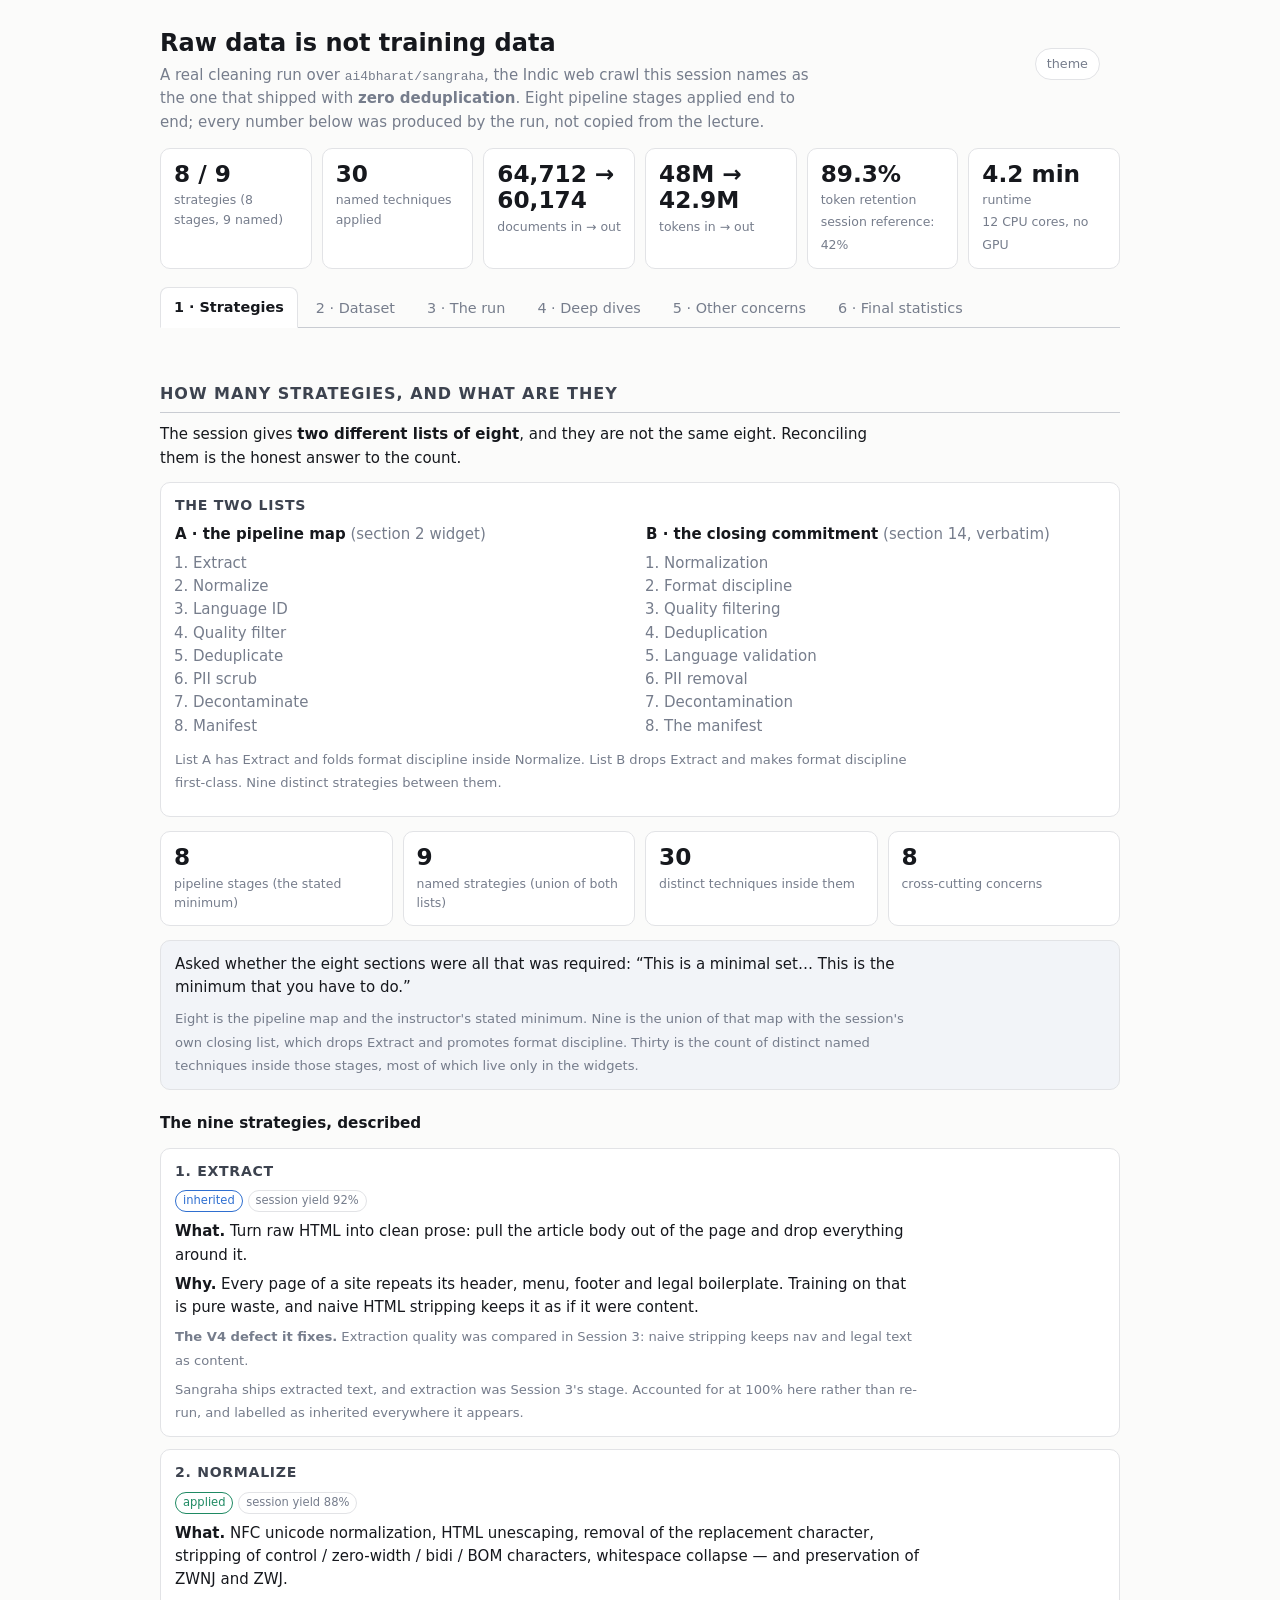
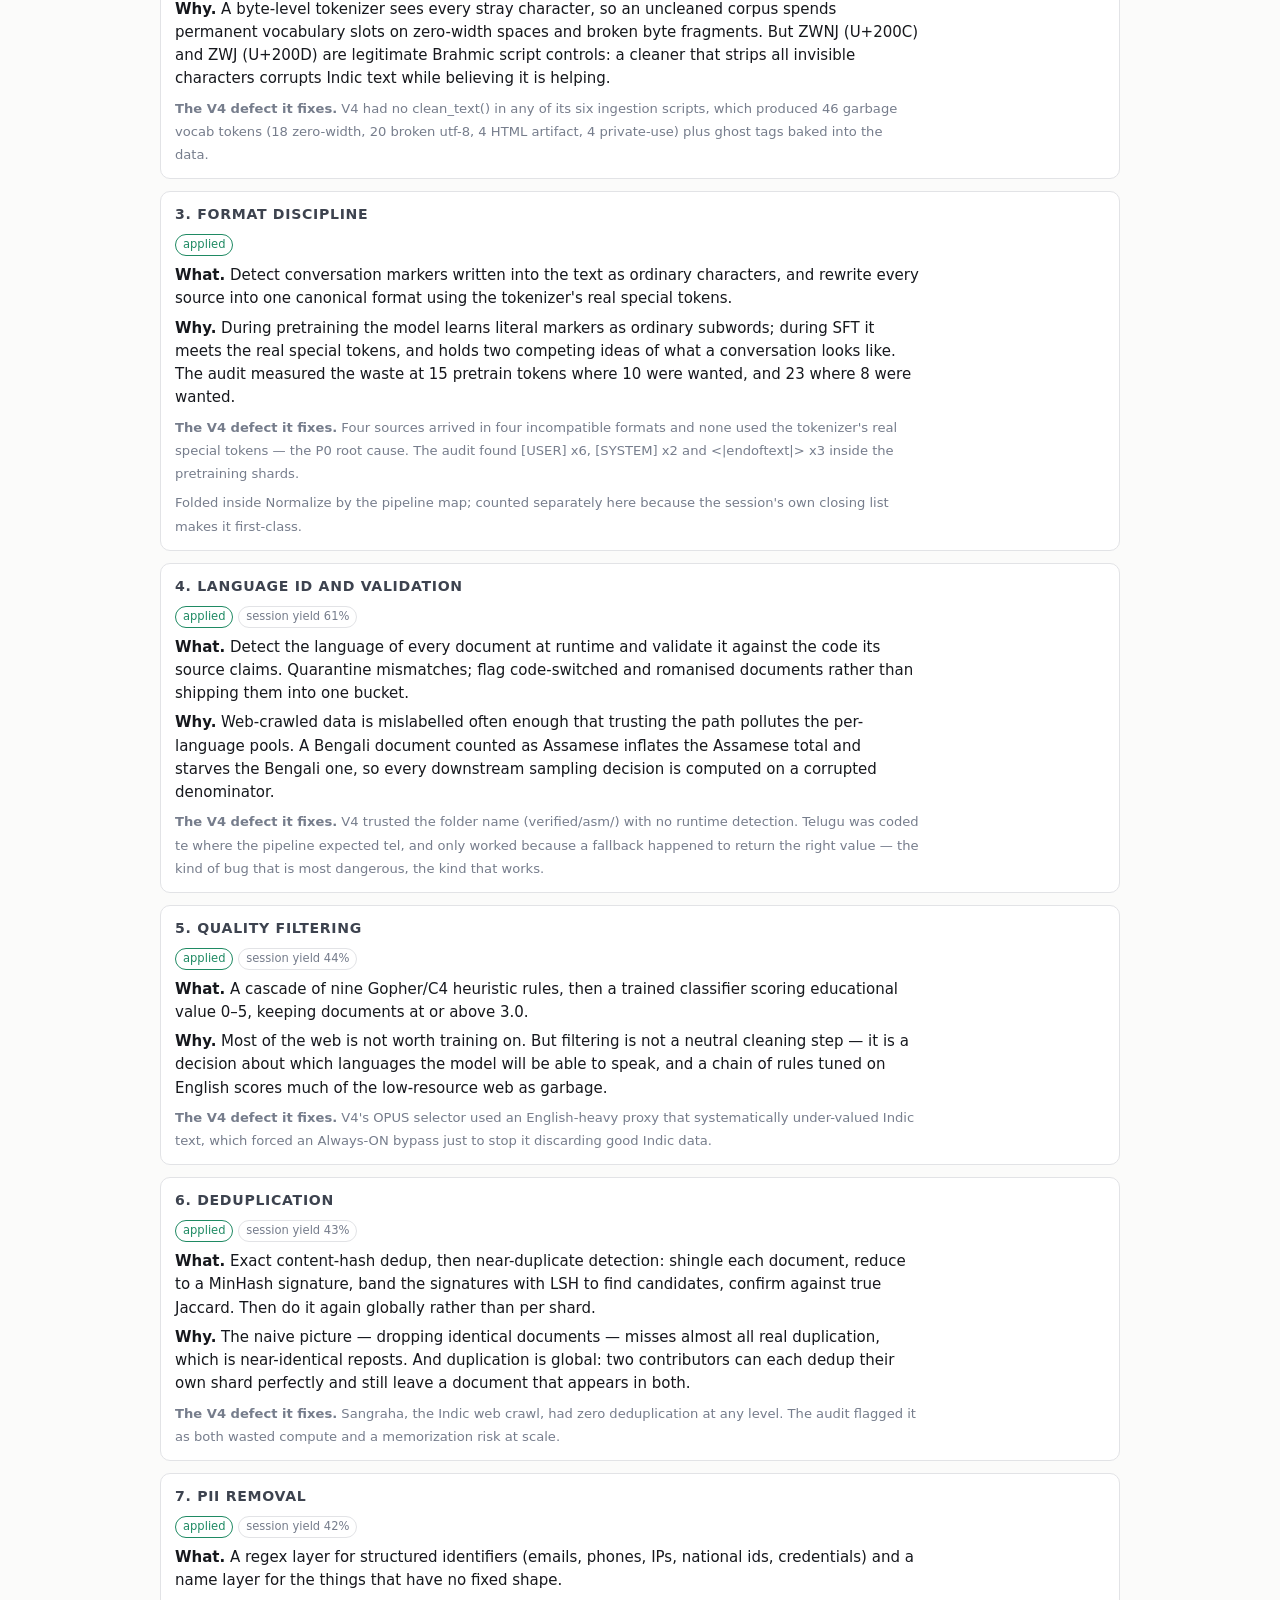
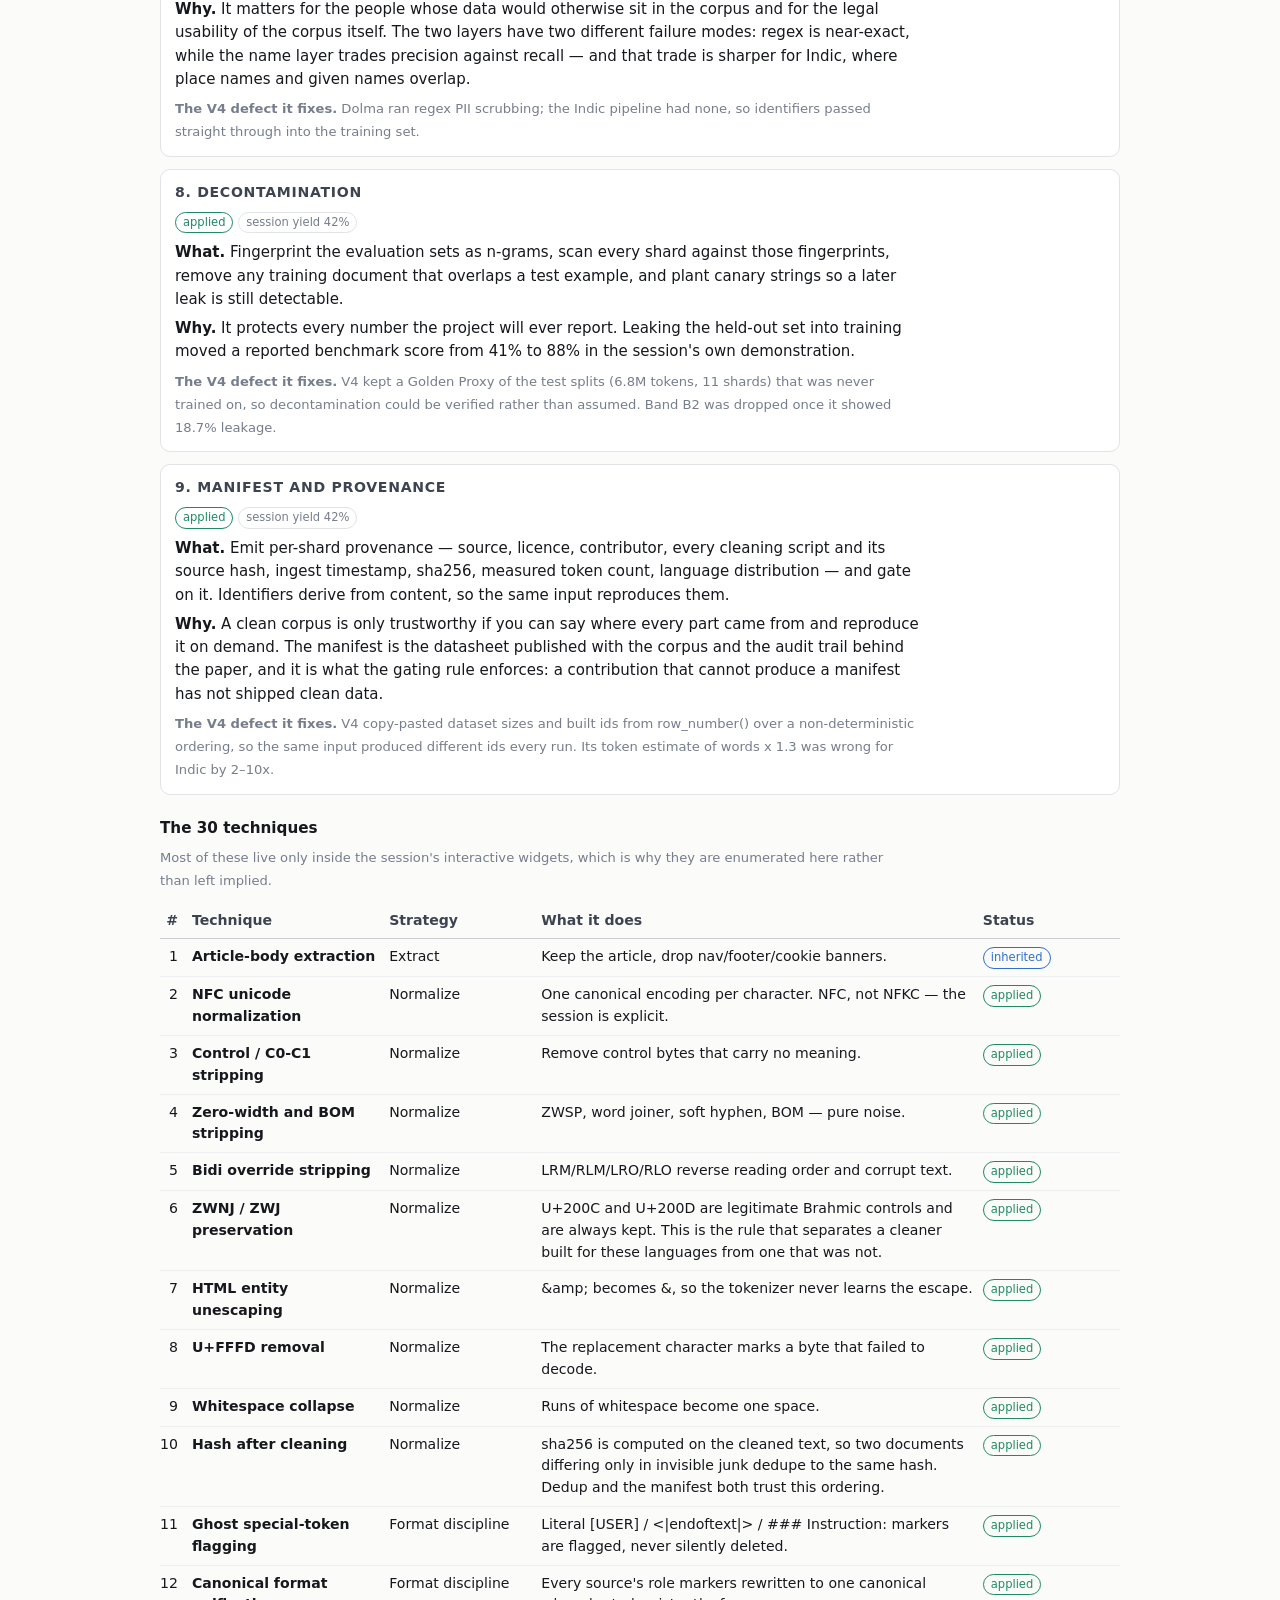
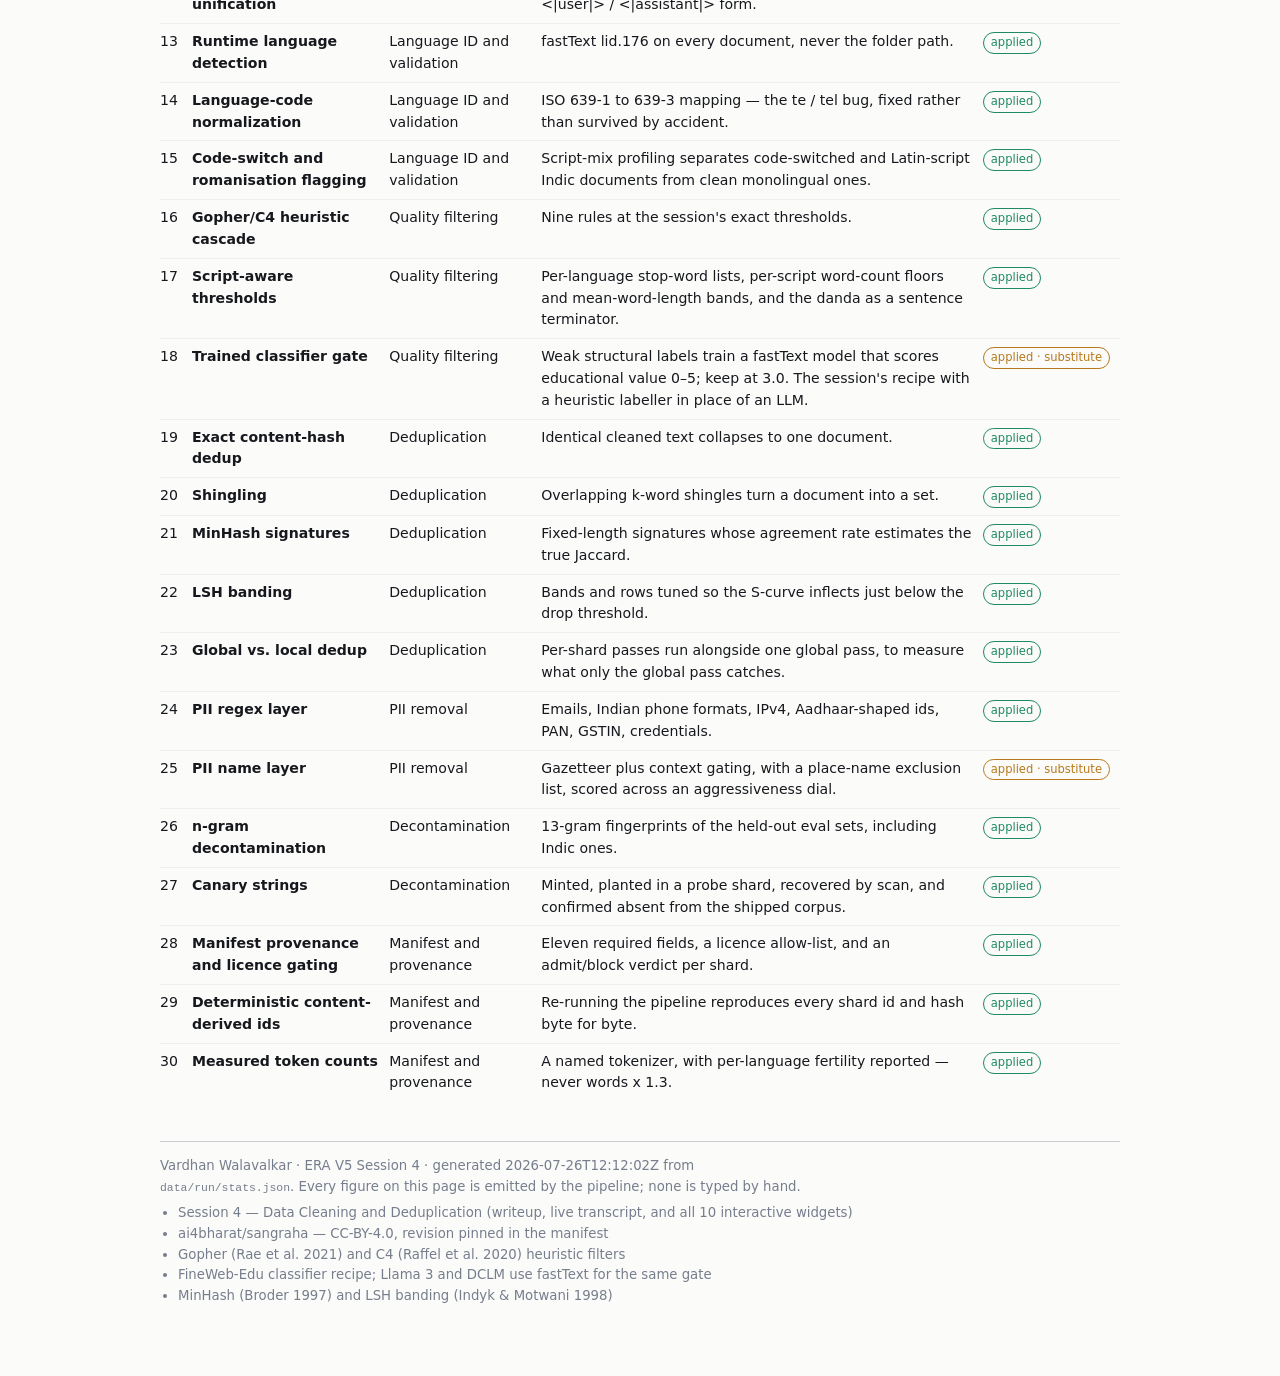
==== ERA/V5/S4/assignment/site/index.html @ 28197106 "S4 assignment: 8-stage data cleaning pipeline on a 48M-token Sangraha slice Answers the "how many cl" ====
<!doctype html>
<html lang="en">
<head>
<meta charset="utf-8" />
<meta name="viewport" content="width=device-width, initial-scale=1" />
<title>Cleaning Sangraha — ERA V5 Session 4</title>
<style>
:root{
  color-scheme: light;
  --page:#fbfbfa; --surface:#fff; --ink:#16181d; --ink-2:#3d434f; --muted:#767d8c;
  --ring:#e2e3e6; --grid:#eeeff1; --baseline:#c9ccd2;
  --s1:#2f6fd0; --s2:#1f8a63; --s3:#c0397a; --s4:#b8791b; --s5:#0f8b96; --s6:#c25a2b;
  --good:#1f8a63; --warn:#b8791b; --bad:#c0392b; --tint:#f2f4f8;
}
@media (prefers-color-scheme: dark){
  :root{
    color-scheme: dark;
    --page:#14161a; --surface:#1b1e24; --ink:#e9ebef; --ink-2:#b9c0cc; --muted:#8b93a2;
    --ring:#2b3038; --grid:#252a31; --baseline:#454c57;
    --s1:#6ba3f0; --s2:#4fc196; --s3:#ef7fae; --s4:#e0a94a; --s5:#46bcc7; --s6:#e88a5c;
    --good:#4fc196; --warn:#e0a94a; --bad:#e8776a; --tint:#20242b;
  }
}
:root[data-theme="dark"]{
  color-scheme: dark;
  --page:#14161a; --surface:#1b1e24; --ink:#e9ebef; --ink-2:#b9c0cc; --muted:#8b93a2;
  --ring:#2b3038; --grid:#252a31; --baseline:#454c57;
  --s1:#6ba3f0; --s2:#4fc196; --s3:#ef7fae; --s4:#e0a94a; --s5:#46bcc7; --s6:#e88a5c;
  --good:#4fc196; --warn:#e0a94a; --bad:#e8776a; --tint:#20242b;
}
:root[data-theme="light"]{
  color-scheme: light;
  --page:#fbfbfa; --surface:#fff; --ink:#16181d; --ink-2:#3d434f; --muted:#767d8c;
  --ring:#e2e3e6; --grid:#eeeff1; --baseline:#c9ccd2;
  --s1:#2f6fd0; --s2:#1f8a63; --s3:#c0397a; --s4:#b8791b; --s5:#0f8b96; --s6:#c25a2b;
  --good:#1f8a63; --warn:#b8791b; --bad:#c0392b; --tint:#f2f4f8;
}
*{box-sizing:border-box}
body{margin:0;background:var(--page);color:var(--ink);
  font:15px/1.55 system-ui,-apple-system,"Segoe UI",Roboto,"Noto Sans",sans-serif;
  -webkit-text-size-adjust:100%}
main{max-width:1000px;margin:0 auto;padding:28px 20px 64px}
h1{font-size:1.5rem;line-height:1.25;margin:0 0 6px}
h2{font-size:1.0rem;text-transform:uppercase;letter-spacing:.06em;color:var(--ink-2);
  margin:34px 0 10px;padding-bottom:6px;border-bottom:1px solid var(--baseline)}
h3{font-size:.95rem;margin:22px 0 6px;color:var(--ink)}
p{margin:0 0 10px;max-width:78ch}
.sub{color:var(--muted);max-width:70ch;margin-bottom:14px}
.muted{color:var(--muted)}
small{font-size:.82rem}
code,.mono{font-family:ui-monospace,SFMono-Regular,Menlo,Consolas,monospace;font-size:.86em}
a{color:var(--s1)}

/* tabs */
.tabs{display:flex;flex-wrap:wrap;gap:4px;margin:18px 0 6px;
  border-bottom:1px solid var(--baseline);padding-bottom:0}
.tab{appearance:none;border:1px solid transparent;border-bottom:none;background:none;
  color:var(--muted);font:inherit;font-size:.9rem;padding:8px 13px;cursor:pointer;
  border-radius:8px 8px 0 0;margin-bottom:-1px}
.tab:hover{color:var(--ink)}
.tab[aria-selected="true"]{background:var(--surface);border-color:var(--ring);
  border-bottom:1px solid var(--surface);color:var(--ink);font-weight:600}
.panel{display:none;padding-top:14px}
.panel.on{display:block}

/* tiles */
.tiles{display:grid;grid-template-columns:repeat(auto-fit,minmax(150px,1fr));gap:10px;margin:14px 0}
.tile{background:var(--surface);border:1px solid var(--ring);border-radius:10px;padding:12px 13px}
.tile b{display:block;font-size:1.45rem;line-height:1.15;font-variant-numeric:tabular-nums}
.tile span{display:block;font-size:.78rem;color:var(--muted);margin-top:3px}
.tile em{font-style:normal;color:var(--muted);font-size:.78rem}

/* tables */
.tw{overflow-x:auto;margin:10px 0;-webkit-overflow-scrolling:touch}
table{border-collapse:collapse;width:100%;font-size:.88rem;min-width:min(100%,520px)}
th{text-align:left;font-weight:600;color:var(--ink-2);border-bottom:1px solid var(--baseline);
  padding:7px 10px 7px 0;white-space:nowrap}
td{border-bottom:1px solid var(--grid);padding:7px 10px 7px 0;vertical-align:top}
td.num,th.num{text-align:right;font-variant-numeric:tabular-nums;padding-right:14px}
tr:last-child td{border-bottom:none}

/* boxes */
.box{background:var(--surface);border:1px solid var(--ring);border-radius:10px;
  padding:12px 14px;margin:12px 0}
.box.tint{background:var(--tint)}
.box h4{margin:0 0 6px;font-size:.88rem;text-transform:uppercase;letter-spacing:.05em;color:var(--ink-2)}
.cols{display:grid;grid-template-columns:repeat(auto-fit,minmax(280px,1fr));gap:12px}

/* bars */
.bars{display:grid;grid-template-columns:max-content 1fr max-content;gap:5px 10px;align-items:center;margin:10px 0}
.bars .lb{font-size:.84rem;color:var(--ink-2);white-space:nowrap}
.trk{position:relative;height:15px;background:var(--grid);border-radius:4px;overflow:hidden}
.bar{position:absolute;left:0;top:0;bottom:0;border-radius:4px;background:var(--s1)}
.bar.b2{background:var(--s2)} .bar.b3{background:var(--s3)} .bar.b4{background:var(--s4)}
.bars .vl{font-size:.82rem;font-variant-numeric:tabular-nums;color:var(--muted);white-space:nowrap}
.refline{position:absolute;top:0;bottom:0;width:0;border-left:2px dashed var(--ink-2);opacity:.75}

/* dual bar (ours vs session) */
.dual .trk{height:22px;background:transparent}
.dual .bar{height:9px;top:1px}
.dual .bar.ref{top:12px;background:var(--baseline)}

.pill{display:inline-block;font-size:.72rem;padding:1px 7px;border-radius:99px;
  border:1px solid var(--ring);color:var(--muted);white-space:nowrap}
.pill.ok{color:var(--good);border-color:currentColor}
.pill.warn{color:var(--warn);border-color:currentColor}
.pill.bad{color:var(--bad);border-color:currentColor}
.pill.info{color:var(--s1);border-color:currentColor}

.kv{display:grid;grid-template-columns:max-content 1fr;gap:3px 12px;font-size:.86rem;margin:8px 0}
.kv dt{color:var(--muted)} .kv dd{margin:0;font-variant-numeric:tabular-nums}

pre{background:var(--tint);border:1px solid var(--ring);border-radius:8px;padding:10px 12px;
  overflow-x:auto;font-size:.8rem;line-height:1.45;margin:8px 0}
.ex{background:var(--tint);border:1px solid var(--ring);border-radius:8px;padding:9px 11px;
  margin:7px 0;font-size:.85rem;word-break:break-word}
.ex .lbl{font-size:.72rem;color:var(--muted);text-transform:uppercase;letter-spacing:.05em;
  display:block;margin-bottom:2px}
del{color:var(--bad);text-decoration:line-through;opacity:.85}
ins{color:var(--good);text-decoration:none;background:color-mix(in srgb,var(--good) 14%,transparent);
  border-radius:3px;padding:0 2px}
mark{background:color-mix(in srgb,var(--s4) 26%,transparent);color:inherit;border-radius:3px;padding:0 2px}
.zw{display:inline-block;border:1px dashed var(--baseline);border-radius:3px;padding:0 3px;
  font-size:.72em;color:var(--muted);vertical-align:middle}
.zw.keep{border-style:solid;border-color:var(--good);color:var(--good)}

footer{margin-top:40px;padding-top:14px;border-top:1px solid var(--baseline);
  color:var(--muted);font-size:.83rem}
footer ul{padding-left:18px;margin:6px 0}
.theme{position:absolute;top:20px;right:20px}
.theme button{appearance:none;background:var(--surface);border:1px solid var(--ring);
  color:var(--muted);border-radius:99px;padding:5px 11px;font:inherit;font-size:.8rem;cursor:pointer}
.hdr{position:relative}
@media (max-width:560px){ .theme{position:static;margin-bottom:10px} }
</style>
</head>
<body>
<main>
  <div class="hdr">
    <div class="theme"><button id="themeBtn" type="button">theme</button></div>
    <h1>Raw data is not training data</h1>
    <p class="sub" id="subtitle"></p>
  </div>

  <div class="tiles" id="heroTiles"></div>

  <nav class="tabs" role="tablist" id="tabs"></nav>

  <section class="panel on" id="p-strategies" role="tabpanel"></section>
  <section class="panel" id="p-dataset" role="tabpanel"></section>
  <section class="panel" id="p-run" role="tabpanel"></section>
  <section class="panel" id="p-deep" role="tabpanel"></section>
  <section class="panel" id="p-concerns" role="tabpanel"></section>
  <section class="panel" id="p-stats" role="tabpanel"></section>

  <footer id="foot"></footer>
</main>

<script>
const D = {"meta":{"generated":"2026-07-26T12:12:02Z","smoke":false,"runtime_s":249.5,"durations":{"05-dedup":54.4,"06-pii":59.1,"07-decontaminate":73.5,"08-manifest":62.5}},"counts":{"pipeline_stages":8,"named_strategies":9,"techniques":30,"cross_cutting_concerns":8,"why":"Eight is the pipeline map and the instructor's stated minimum. Nine is the union of that map with the session's own closing list, which drops Extract and promotes format discipline. Thirty is the count of distinct named techniques inside those stages, most of which live only in the widgets.","instructor_quote":"Asked whether the eight sections were all that was required: “This is a minimal set… This is the minimum that you have to do.”","list_a":["Extract","Normalize","Language ID","Quality filter","Deduplicate","PII scrub","Decontaminate","Manifest"],"list_b":["Normalization","Format discipline","Quality filtering","Deduplication","Language validation","PII removal","Decontamination","The manifest"],"union_note":"List A has Extract and folds format discipline inside Normalize. List B drops Extract and makes format discipline first-class. Nine distinct strategies between them."},"stages":[{"n":1,"key":"extract","name":"Extract","session_kept":92,"what":"Turn raw HTML into clean prose: pull the article body out of the page and drop everything around it.","why":"Every page of a site repeats its header, menu, footer and legal boilerplate. Training on that is pure waste, and naive HTML stripping keeps it as if it were content.","v4_defect":"Extraction quality was compared in Session 3: naive stripping keeps nav and legal text as content.","applied":"inherited","applied_note":"Sangraha ships extracted text, and extraction was Session 3's stage. Accounted for at 100% here rather than re-run, and labelled as inherited everywhere it appears."},{"n":2,"key":"normalize","name":"Normalize","session_kept":88,"what":"NFC unicode normalization, HTML unescaping, removal of the replacement character, stripping of control / zero-width / bidi / BOM characters, whitespace collapse — and preservation of ZWNJ and ZWJ.","why":"A byte-level tokenizer sees every stray character, so an uncleaned corpus spends permanent vocabulary slots on zero-width spaces and broken byte fragments. But ZWNJ (U+200C) and ZWJ (U+200D) are legitimate Brahmic script controls: a cleaner that strips all invisible characters corrupts Indic text while believing it is helping.","v4_defect":"V4 had no clean_text() in any of its six ingestion scripts, which produced 46 garbage vocab tokens (18 zero-width, 20 broken utf-8, 4 HTML artifact, 4 private-use) plus ghost tags baked into the data.","applied":"yes"},{"n":3,"key":"format","name":"Format discipline","session_kept":null,"what":"Detect conversation markers written into the text as ordinary characters, and rewrite every source into one canonical format using the tokenizer's real special tokens.","why":"During pretraining the model learns literal markers as ordinary subwords; during SFT it meets the real special tokens, and holds two competing ideas of what a conversation looks like. The audit measured the waste at 15 pretrain tokens where 10 were wanted, and 23 where 8 were wanted.","v4_defect":"Four sources arrived in four incompatible formats and none used the tokenizer's real special tokens — the P0 root cause. The audit found [USER] x6, [SYSTEM] x2 and <|endoftext|> x3 inside the pretraining shards.","applied":"yes","applied_note":"Folded inside Normalize by the pipeline map; counted separately here because the session's own closing list makes it first-class."},{"n":4,"key":"langid","name":"Language ID and validation","session_kept":61,"what":"Detect the language of every document at runtime and validate it against the code its source claims. Quarantine mismatches; flag code-switched and romanised documents rather than shipping them into one bucket.","why":"Web-crawled data is mislabelled often enough that trusting the path pollutes the per-language pools. A Bengali document counted as Assamese inflates the Assamese total and starves the Bengali one, so every downstream sampling decision is computed on a corrupted denominator.","v4_defect":"V4 trusted the folder name (verified/asm/) with no runtime detection. Telugu was coded te where the pipeline expected tel, and only worked because a fallback happened to return the right value — the kind of bug that is most dangerous, the kind that works.","applied":"yes"},{"n":5,"key":"quality","name":"Quality filtering","session_kept":44,"what":"A cascade of nine Gopher/C4 heuristic rules, then a trained classifier scoring educational value 0–5, keeping documents at or above 3.0.","why":"Most of the web is not worth training on. But filtering is not a neutral cleaning step — it is a decision about which languages the model will be able to speak, and a chain of rules tuned on English scores much of the low-resource web as garbage.","v4_defect":"V4's OPUS selector used an English-heavy proxy that systematically under-valued Indic text, which forced an Always-ON bypass just to stop it discarding good Indic data.","applied":"yes"},{"n":6,"key":"dedup","name":"Deduplication","session_kept":43,"what":"Exact content-hash dedup, then near-duplicate detection: shingle each document, reduce to a MinHash signature, band the signatures with LSH to find candidates, confirm against true Jaccard. Then do it again globally rather than per shard.","why":"The naive picture — dropping identical documents — misses almost all real duplication, which is near-identical reposts. And duplication is global: two contributors can each dedup their own shard perfectly and still leave a document that appears in both.","v4_defect":"Sangraha, the Indic web crawl, had zero deduplication at any level. The audit flagged it as both wasted compute and a memorization risk at scale.","applied":"yes"},{"n":7,"key":"pii","name":"PII removal","session_kept":42,"what":"A regex layer for structured identifiers (emails, phones, IPs, national ids, credentials) and a name layer for the things that have no fixed shape.","why":"It matters for the people whose data would otherwise sit in the corpus and for the legal usability of the corpus itself. The two layers have two different failure modes: regex is near-exact, while the name layer trades precision against recall — and that trade is sharper for Indic, where place names and given names overlap.","v4_defect":"Dolma ran regex PII scrubbing; the Indic pipeline had none, so identifiers passed straight through into the training set.","applied":"yes"},{"n":8,"key":"decontaminate","name":"Decontamination","session_kept":42,"what":"Fingerprint the evaluation sets as n-grams, scan every shard against those fingerprints, remove any training document that overlaps a test example, and plant canary strings so a later leak is still detectable.","why":"It protects every number the project will ever report. Leaking the held-out set into training moved a reported benchmark score from 41% to 88% in the session's own demonstration.","v4_defect":"V4 kept a Golden Proxy of the test splits (6.8M tokens, 11 shards) that was never trained on, so decontamination could be verified rather than assumed. Band B2 was dropped once it showed 18.7% leakage.","applied":"yes"},{"n":9,"key":"manifest","name":"Manifest and provenance","session_kept":42,"what":"Emit per-shard provenance — source, licence, contributor, every cleaning script and its source hash, ingest timestamp, sha256, measured token count, language distribution — and gate on it. Identifiers derive from content, so the same input reproduces them.","why":"A clean corpus is only trustworthy if you can say where every part came from and reproduce it on demand. The manifest is the datasheet published with the corpus and the audit trail behind the paper, and it is what the gating rule enforces: a contribution that cannot produce a manifest has not shipped clean data.","v4_defect":"V4 copy-pasted dataset sizes and built ids from row_number() over a non-deterministic ordering, so the same input produced different ids every run. Its token estimate of words x 1.3 was wrong for Indic by 2–10x.","applied":"yes"}],"techniques":[{"name":"Article-body extraction","stage":"extract","what":"Keep the article, drop nav/footer/cookie banners.","status":"inherited"},{"name":"NFC unicode normalization","stage":"normalize","what":"One canonical encoding per character. NFC, not NFKC — the session is explicit.","status":"applied"},{"name":"Control / C0-C1 stripping","stage":"normalize","what":"Remove control bytes that carry no meaning.","status":"applied"},{"name":"Zero-width and BOM stripping","stage":"normalize","what":"ZWSP, word joiner, soft hyphen, BOM — pure noise.","status":"applied"},{"name":"Bidi override stripping","stage":"normalize","what":"LRM/RLM/LRO/RLO reverse reading order and corrupt text.","status":"applied"},{"name":"ZWNJ / ZWJ preservation","stage":"normalize","what":"U+200C and U+200D are legitimate Brahmic controls and are always kept. This is the rule that separates a cleaner built for these languages from one that was not.","status":"applied"},{"name":"HTML entity unescaping","stage":"normalize","what":"&amp; becomes &, so the tokenizer never learns the escape.","status":"applied"},{"name":"U+FFFD removal","stage":"normalize","what":"The replacement character marks a byte that failed to decode.","status":"applied"},{"name":"Whitespace collapse","stage":"normalize","what":"Runs of whitespace become one space.","status":"applied"},{"name":"Hash after cleaning","stage":"normalize","what":"sha256 is computed on the cleaned text, so two documents differing only in invisible junk dedupe to the same hash. Dedup and the manifest both trust this ordering.","status":"applied"},{"name":"Ghost special-token flagging","stage":"format","what":"Literal [USER] / <|endoftext|> / ### Instruction: markers are flagged, never silently deleted.","status":"applied"},{"name":"Canonical format unification","stage":"format","what":"Every source's role markers rewritten to one canonical <|user|> / <|assistant|> form.","status":"applied"},{"name":"Runtime language detection","stage":"langid","what":"fastText lid.176 on every document, never the folder path.","status":"applied"},{"name":"Language-code normalization","stage":"langid","what":"ISO 639-1 to 639-3 mapping — the te / tel bug, fixed rather than survived by accident.","status":"applied"},{"name":"Code-switch and romanisation flagging","stage":"langid","what":"Script-mix profiling separates code-switched and Latin-script Indic documents from clean monolingual ones.","status":"applied"},{"name":"Gopher/C4 heuristic cascade","stage":"quality","what":"Nine rules at the session's exact thresholds.","status":"applied"},{"name":"Script-aware thresholds","stage":"quality","what":"Per-language stop-word lists, per-script word-count floors and mean-word-length bands, and the danda as a sentence terminator.","status":"applied"},{"name":"Trained classifier gate","stage":"quality","what":"Weak structural labels train a fastText model that scores educational value 0–5; keep at 3.0. The session's recipe with a heuristic labeller in place of an LLM.","status":"applied-substitute"},{"name":"Exact content-hash dedup","stage":"dedup","what":"Identical cleaned text collapses to one document.","status":"applied"},{"name":"Shingling","stage":"dedup","what":"Overlapping k-word shingles turn a document into a set.","status":"applied"},{"name":"MinHash signatures","stage":"dedup","what":"Fixed-length signatures whose agreement rate estimates the true Jaccard.","status":"applied"},{"name":"LSH banding","stage":"dedup","what":"Bands and rows tuned so the S-curve inflects just below the drop threshold.","status":"applied"},{"name":"Global vs. local dedup","stage":"dedup","what":"Per-shard passes run alongside one global pass, to measure what only the global pass catches.","status":"applied"},{"name":"PII regex layer","stage":"pii","what":"Emails, Indian phone formats, IPv4, Aadhaar-shaped ids, PAN, GSTIN, credentials.","status":"applied"},{"name":"PII name layer","stage":"pii","what":"Gazetteer plus context gating, with a place-name exclusion list, scored across an aggressiveness dial.","status":"applied-substitute"},{"name":"n-gram decontamination","stage":"decontaminate","what":"13-gram fingerprints of the held-out eval sets, including Indic ones.","status":"applied"},{"name":"Canary strings","stage":"decontaminate","what":"Minted, planted in a probe shard, recovered by scan, and confirmed absent from the shipped corpus.","status":"applied"},{"name":"Manifest provenance and licence gating","stage":"manifest","what":"Eleven required fields, a licence allow-list, and an admit/block verdict per shard.","status":"applied"},{"name":"Deterministic content-derived ids","stage":"manifest","what":"Re-running the pipeline reproduces every shard id and hash byte for byte.","status":"applied"},{"name":"Measured token counts","stage":"manifest","what":"A named tokenizer, with per-language fertility reported — never words x 1.3.","status":"applied"}],"concerns":[{"name":"Filter bias against low-resource scripts","status":"handled","detail":"The central finding of this run. The nine rules were executed twice, English-tuned and script-aware, and the gap between them measured per language."},{"name":"Licence and attribution","status":"handled","detail":"Sangraha is CC-BY-4.0: shippable with an attribution obligation, which is recorded on every shard and checked against an allow-list before admission. The session's own caution stands — a project wanting an MIT-licensed model should not train on it."},{"name":"Determinism and reproducibility","status":"handled","detail":"Source revision pinned, ids derived from content, timestamps derived from input rather than wall clock, and a two-run assert that shard ids and hashes come back byte-identical."},{"name":"Memorisation risk from duplication","status":"handled","detail":"Near-duplicate removal at Jaccard 0.67, the transcript's stated threshold, with the local-versus-global gap measured rather than assumed."},{"name":"Undeclared machine-translated content","status":"flagged","detail":"Roughly 65% of Sangraha is machine-translated or synthetic, and the split it sits in does not say which documents. Detecting translationese is out of scope here; the risk is recorded on the datasheet instead of being quietly inherited."},{"name":"Toxicity and values filtering","status":"deferred","detail":"Deferred deliberately, matching the session: asked whether the quality cascade handles political or ideological bias, the answer was “Not yet — the LLM-labelled classifier needs to kick in here.” Doing it with a keyword list would be worse than not doing it."},{"name":"Malicious and poisoned data","status":"deferred","detail":"An acknowledged gap in the session too — no stage owns it, and the answer given was that the cohort has to write that script itself. Named here rather than left implied."},{"name":"Code-aware cleaning","status":"not-applicable","detail":"Whitespace must never be collapsed in code, and licence headers should go while code comments stay. This slice is prose, so the rule is stated but not exercised; a code pool would need a separate cleaner."}],"rationale":[{"stat":"Per-stage survival, in documents and tokens","why":"A cleanup is a sequence of decisions to discard. The only honest summary is how much each decision discarded and at what point, which is why the descent is reported per stage rather than as one retention figure."},{"stat":"Tokens as well as documents","why":"Documents and tokens do not fall together. A stage that drops many short documents costs little; one that drops a few long ones costs a lot. Reporting only documents hides which is which."},{"stat":"Counterfactual, not just outcome","why":"For the two stages where the design choice is contested — the quality filter and dedup — the alternative was also run: English-tuned versus script-aware, and local versus global. A retention number without its counterfactual cannot tell you whether the filter or the text was broken."},{"stat":"Per-language, never only in aggregate","why":"The whole risk in an Indic corpus is a stage that behaves differently by language. An aggregate keep-rate would have concealed the single largest finding in this run."},{"stat":"Measured, with the measuring instrument named","why":"Token counts come from a named tokenizer with its per-language fertility published, because words x 1.3 is wrong for Indic by 2–10x and that error propagates into every budget."},{"stat":"Negative and near-zero results kept","why":"Stages that found little are reported at what they found. A cleanup report that only lists large numbers is selecting its own evidence."}],"citations":["Session 4 — Data Cleaning and Deduplication (writeup, live transcript, and all 10 interactive widgets)","ai4bharat/sangraha — CC-BY-4.0, revision pinned in the manifest","Gopher (Rae et al. 2021) and C4 (Raffel et al. 2020) heuristic filters","FineWeb-Edu classifier recipe; Llama 3 and DCLM use fastText for the same gate","MinHash (Broder 1997) and LSH banding (Indyk & Motwani 1998)"],"session_yield":[{"stage":"Raw","pct":100},{"stage":"Extract","pct":92},{"stage":"Normalize","pct":88},{"stage":"Language ID","pct":61},{"stage":"Quality filter","pct":44},{"stage":"Deduplicate","pct":43},{"stage":"PII scrub","pct":42},{"stage":"Decontaminate","pct":42},{"stage":"Manifest","pct":42}],"headline":{"dataset":"ai4bharat/sangraha","revision":"8b813c3f62d37b2fa174d68c31e8b35ae2fe85e8","license":"CC-BY-4.0","docs_in":64712,"tokens_in":48008963,"docs_out":60174,"tokens_out":42889153,"doc_retention_pct":92.99,"token_retention_pct":89.34,"shards":13,"shards_admitted":13},"descent":[{"stage":"0. Raw slice","docs":64712,"pct_docs":100.0,"dropped":0},{"stage":"1. Extract","docs":64712,"pct_docs":100.0,"dropped":0,"inherited":true,"note":"Sangraha ships extracted text; extraction was Session 3's stage."},{"stage":"2. Normalize","docs":64712,"pct_docs":100.0,"dropped":0},{"stage":"3. Language ID","docs":64268,"pct_docs":99.31,"dropped":444},{"stage":"4a. Quality (Gopher/C4)","docs":60943,"pct_docs":94.18,"dropped":3325},{"stage":"4b. Quality (classifier)","docs":60909,"pct_docs":94.12,"dropped":34},{"stage":"5. Deduplicate","docs":60631,"pct_docs":93.69,"dropped":278},{"stage":"6. PII scrub","docs":60631,"pct_docs":93.69,"dropped":0},{"stage":"7. Decontaminate","docs":60174,"pct_docs":92.99,"dropped":457},{"stage":"8. Manifest","docs":60174,"pct_docs":92.99,"dropped":0}],"integrity":{"docs_checked":60174,"noise_chars_surviving":0,"no_noise_survives":true,"raw_docs_with_indic_joiners":1,"raw_joiner_docs_surviving_to_output":0,"shipped_docs_with_indic_joiners":1,"joiner_docs_from_html_unescape":1,"joiner_docs_that_lost_them":0,"joiners_preserved":true,"note":"A cleaner that stripped every invisible character would ship zero documents containing ZWNJ or ZWJ. Joiners present as literal characters were preserved, and so were joiners that only appear after HTML unescaping turns `&zwj;` into U+200D -- which works only because unescaping runs before noise stripping and the noise pattern exempts the two joiners."},"dataset":{"id":"ai4bharat/sangraha","revision":"8b813c3f62d37b2fa174d68c31e8b35ae2fe85e8","license":"CC-BY-4.0","sources":[{"key":"unv-hin","pool":"unverified","claimed":"hin","path":"unverified/hin/data-0.parquet","rows_in_file":149796,"mb":378.7,"sha256":"3d2d2100eb8ac4e94905fbb8d7e30539d63ab39c0760c59cbdcca429fb56443c","docs":17951,"tokens":13093717,"sampling":{"mode":"contiguous blocks spread across the shard","blocks":7,"block_len_docs":2564,"block_gap_rows":21399}},{"key":"ver-hin","pool":"verified","claimed":"hin","path":"verified/hin/data-0.parquet","rows_in_file":174763,"mb":378.1,"sha256":"001c615cca156edb0f99e7bdeabfa33fa6135f85d379b85999d8e071e3475d85","docs":18306,"tokens":12000115,"sampling":{"mode":"contiguous blocks spread across the shard","blocks":7,"block_len_docs":2841,"block_gap_rows":24966}},{"key":"ver-tel","pool":"verified","claimed":"tel","path":"verified/tel/data-0.parquet","rows_in_file":174762,"mb":373.2,"sha256":"76d2a831ba03f3c2c4b29a19b63a45ed03f308614863cf229649a94c82367b6b","docs":15077,"tokens":10001774,"sampling":{"mode":"contiguous blocks spread across the shard","blocks":6,"block_len_docs":2626,"block_gap_rows":29127}},{"key":"ver-eng","pool":"verified","claimed":"eng","path":"verified/eng/data-0.parquet","rows_in_file":349525,"mb":596.0,"sha256":"3c080ef54239f17351162353e9ee957f9fdd6d158570e27186480805231bdade","docs":10685,"tokens":7907145,"sampling":{"mode":"contiguous blocks spread across the shard","blocks":4,"block_len_docs":2671,"block_gap_rows":87381}},{"key":"ver-asm","pool":"verified","claimed":"asm","path":"verified/asm/data-0.parquet","rows_in_file":110238,"mb":328.0,"sha256":"f2edb84689abeec21c44436342f9805c6a83baabeb0093ef797f9c9ea249be25","docs":2693,"tokens":5006212,"sampling":{"mode":"contiguous blocks spread across the shard","blocks":1,"block_len_docs":2870,"block_gap_rows":110238}}]},"normalize":{"docs_in":64712,"docs_out":64712,"noise_by_class":{"bidi":46,"replacement":48,"control":7,"private_use":15,"zero_width":1},"noise_total":117,"joiners_kept":{"ZWJ":231},"entity_docs":7,"nfc_docs":276,"ghost_docs":0,"ghost_by_kind":{},"ghost_total":0,"unified":0,"garbage_before":2,"garbage_after":0,"byte_fallback":102,"garbage_scanned":40000,"chars_removed":223081,"examples":[{"id":"unv-hin:80e9f33565152c4159411b6b5d9b3b4528a33b7fae7754852501b65015fb32b2","src":"unv-hin","removed":{"bidi":3},"joiners_in_doc":{},"chars_before":6007,"chars_after":6003},{"id":"unv-hin:a9fe34df0139785dc2ca86810029a48ac7140c95bdf2868ba68dfea7e91a6eb1","src":"unv-hin","removed":{"replacement":4},"joiners_in_doc":{},"chars_before":6410,"chars_after":6405},{"id":"unv-hin:0fadcd898625311232551fdda3d0844172a31dae69a09bbf8b7966c9991970d5","src":"unv-hin","removed":{"bidi":9},"joiners_in_doc":{},"chars_before":6554,"chars_after":6544},{"id":"unv-hin:140ec45813d3ec94473c76c5cfc10f352a8308e35ebdbf5e6fa24d22b101db78","src":"unv-hin","removed":{"control":3},"joiners_in_doc":{},"chars_before":1737,"chars_after":1733}]},"langid":{"detector":"fastText lid.176.ftz (176 languages)","docs_in":64712,"docs_out":64268,"verdicts":{"MATCH":61206,"CODE_SWITCHED":3062,"ROMANIZED":6,"LOW_CONFIDENCE":277,"MISMATCH":161},"mean_conf":0.9779,"mismatches":161,"folder_trust_catches":0,"naive_iso_bug":64308,"code_switched":3062,"romanized":6,"denominator":{"asm":{"tokens_if_folder_trusted":5006212,"tokens_after_detection":4953536,"delta":-52676},"az":{"tokens_if_folder_trusted":0,"tokens_after_detection":7631,"delta":7631},"ben":{"tokens_if_folder_trusted":0,"tokens_after_detection":41973,"delta":41973},"cy":{"tokens_if_folder_trusted":0,"tokens_after_detection":2886,"delta":2886},"eng":{"tokens_if_folder_trusted":7907145,"tokens_after_detection":7800181,"delta":-106964},"fi":{"tokens_if_folder_trusted":0,"tokens_after_detection":820,"delta":820},"fr":{"tokens_if_folder_trusted":0,"tokens_after_detection":149,"delta":149},"fy":{"tokens_if_folder_trusted":0,"tokens_after_detection":3390,"delta":3390},"guj":{"tokens_if_folder_trusted":0,"tokens_after_detection":2597,"delta":2597},"hin":{"tokens_if_folder_trusted":25093832,"tokens_after_detection":25086607,"delta":-7225},"hr":{"tokens_if_folder_trusted":0,"tokens_after_detection":884,"delta":884},"id":{"tokens_if_folder_trusted":0,"tokens_after_detection":29219,"delta":29219},"it":{"tokens_if_folder_trusted":0,"tokens_after_detection":516,"delta":516},"ku":{"tokens_if_folder_trusted":0,"tokens_after_detection":2304,"delta":2304},"mal":{"tokens_if_folder_trusted":0,"tokens_after_detection":621,"delta":621},"mar":{"tokens_if_folder_trusted":0,"tokens_after_detection":4146,"delta":4146},"mg":{"tokens_if_folder_trusted":0,"tokens_after_detection":2633,"delta":2633},"nl":{"tokens_if_folder_trusted":0,"tokens_after_detection":214,"delta":214},"no":{"tokens_if_folder_trusted":0,"tokens_after_detection":7321,"delta":7321},"ory":{"tokens_if_folder_trusted":0,"tokens_after_detection":1305,"delta":1305},"pan":{"tokens_if_folder_trusted":0,"tokens_after_detection":1015,"delta":1015},"ro":{"tokens_if_folder_trusted":0,"tokens_after_detection":3021,"delta":3021},"san":{"tokens_if_folder_trusted":0,"tokens_after_detection":11497,"delta":11497},"sq":{"tokens_if_folder_trusted":0,"tokens_after_detection":2941,"delta":2941},"sr":{"tokens_if_folder_trusted":0,"tokens_after_detection":984,"delta":984},"tam":{"tokens_if_folder_trusted":0,"tokens_after_detection":6583,"delta":6583},"tel":{"tokens_if_folder_trusted":10001774,"tokens_after_detection":10012138,"delta":10364},"tk":{"tokens_if_folder_trusted":0,"tokens_after_detection":1660,"delta":1660},"tl":{"tokens_if_folder_trusted":0,"tokens_after_detection":9712,"delta":9712},"tr":{"tokens_if_folder_trusted":0,"tokens_after_detection":1893,"delta":1893},"urd":{"tokens_if_folder_trusted":0,"tokens_after_detection":8360,"delta":8360},"uz":{"tokens_if_folder_trusted":0,"tokens_after_detection":226,"delta":226}},"pairs":{"hin->hin":36243,"tel->tel":15054,"eng->eng":10465,"asm->asm":2546,"asm->eng":46,"eng->tam":27,"asm->ben":27,"eng->id":26,"eng->hin":26,"eng->tl":19,"eng->tel":15,"eng->es":14,"asm->uz":9,"asm->es":8,"eng->cy":7,"asm->tl":7,"hin->eng":6,"eng->hr":6,"asm->et":6,"tel->tam":5,"eng->fi":5,"eng->it":5,"eng->eo":5,"asm->pl":5,"asm->id":5,"asm->it":5,"tel->id":4,"eng->ku":4,"eng->fr":4,"eng->sr":4,"eng->no":4,"asm->fi":4,"asm->cy":4,"hin->mar":3,"hin->san":3,"tel->tl":3,"eng->ory":3,"eng->tr":3,"eng->sq":3,"asm->ms":3},"mismatch_examples":[{"id":"ver-hin:dfc15c26d2340d36d297624b09b7b0e2e459dbf8aa159698d2832a5104e3ef56","src":"ver-hin","claimed":"hin","detected":"san","confidence":0.569,"script_profile":{"Deva":1.0},"excerpt":"ग्रहणी कामला सूची छर्दिर्मूर्च्छाश्मरी तृषाः । डाकिनी शाकिनी घोरा इत्यैता बाह्यहेतुकाः ॥ एवं परिवृतं दृष्ट्वा स्वसैन्यमविचारयत् । मत्तः कस्त्वधिको लोके न जाने भवितव्यताम् ॥ ब्रह्मविष्णुमहेशाव्याः हननीया भयार्दतः । एवं वि"},{"id":"ver-hin:9951ed19a17f07076709a9fa53a23c36c4f373cd1dedf440c95f9f7cc7fa8c92","src":"ver-hin","claimed":"hin","detected":"san","confidence":0.537,"script_profile":{"Deva":1.0},"excerpt":"480 : ललितविस्तर पुरे`चरति पिण्डम् ।।753 ।। केचिद् अवोचल्छको देवराजः, अपरे भणन्ति सुयामो देवपुत्रः । तथापि संतुपितं वा निमितरच, अपरे भणन्ति सुनिमित एष देवः ॥ 754।। केचित् पुनर्भणन्ति चन्द्रसूर्यो, तथापि च राहुर्बलिश्च वे"},{"id":"ver-hin:833c643200d64b8fe5493b93874052d96bb27a1bf10b940c1594a7524312418e","src":"ver-hin","claimed":"hin","detected":"san","confidence":0.536,"script_profile":{"Deva":1.0},"excerpt":"अग्निहोत्रे च चिरम् अङ्गिरसो भयात् । अथ शतश् च भगवान् गौतमेन पुरन्दरः । अहल्यां कामयानो वै धर्मार्थं च न हिंसितः । यथा समुद्रो नृपते पूर्णो सृष्टश् च वारिणा । ब्राह्मणैर् अभिशनः सन् बभूव लवणोदकः । • . ११. दण्डकानाम् महद्"},{"id":"ver-hin:812088fc430a3cde572ddcd86db57bdb94dd99430c08c743fecc59d83465dd3d","src":"ver-hin","claimed":"hin","detected":"mar","confidence":0.526,"script_profile":{"Deva":1.0},"excerpt":"कवि अब्दुल रहमानकृत सन्देशरासक [ १७१ वातनी खात्री होय के कर्ता हयात नथी किंतु कीर्तिशेष धयेलो छे, तो ए तेना मुखशी सांभळवानी संभावना न करी शके. एथी कदाच टिप्पनकार अने रासकार समसमथी होय एम बनवा जोग छे. अथवा टिप्पनकार पहेला"},{"id":"ver-tel:c99f5484bd4c490daf2f9f3cc8392c08e4856b94d4f7671f1505101b98e61940","src":"ver-tel","claimed":"tel","detected":"hin","confidence":0.987,"script_profile":{"Latn":0.074,"Deva":0.926},"excerpt":"What does it mean ? For & elecburi field JXE = 7. = Ple इस मामले का होना जरूरी नहीं है; उदाहरण के लिए कहिए यदि मैं एक भू-संपर्कित गोले के अंदर आवेश लेता हूं। फिर, यह आवेश, चूंकि यह एक धात्विक भू-संपर्कित गोले द्वारा परिर"}],"codeswitch_examples":[{"id":"unv-hin:7db41d2e8bba7c440fec92d24bf4a8c77dca614c13605a461a900eeea9c4e6e8","claimed":"hin","detected":"hin","latin_fraction":0.31,"excerpt":"बुजुर्गों में रोग प्रतिरोधक क्षमता कैसे बढ़ाये [How To Increase Immunity In The Elderly In Hindi]\\nHome हेल्थ बुजुर्गों में रोग प्रतिरोधक क्षमता कैसे बढ़ाये\\nबुजुर्गों में रोग प्रतिरोधक क्षमता कैसे बढ़ाये? :\\nबुजुर्गों म"},{"id":"unv-hin:7de6b8e515c921a1527c460c3d22c33c2abbb7ec932e94070cce469f5b79128d","claimed":"hin","detected":"hin","latin_fraction":0.226,"excerpt":"पिछले दो दिनों से एक अंकल के डांस का वीडियो इन दिनों सोशल मीडिया पर तेजी से वायरल हो रहा है। वायरल विडियो में अंकल किसी पार्टी परफॉर्मेंस में स्टेज पर 1987 में आई बॉलीवुड एक्टर गोविंदा की फिल्म 'खुदगर्ज' का गाना 'आप के आ"},{"id":"unv-hin:7e3ec79456b86635b2113b8de964862356fe7a9e0880ecb332b57ce5e1b6ee60","claimed":"hin","detected":"hin","latin_fraction":0.265,"excerpt":"हेलो दोस्तों ! अगर आपका फ़ोन या आपके दोस्त या परिवार के किसी मेंबर का फ़ोन कहीं चोरी या गुम हो गया है तो आपको परेशान होने की ज़रूरत नहीं हैं आप इसे आसानी से Track कर सकते हैं। केंद्र सरकार के दूरसंचार मंत्री श्री रविशंकर"}]},"quality":{"rules":["mean_word_length","symbol_to_word_ratio","lines_end_in_terminal_punct","duplicate_line_fraction","top_2gram_fraction","common_stopwords_present","bullet_line_ratio","ellipsis_line_ratio","document_word_count"],"thresholds":{"mean_word_len":[3.0,10.0],"symbol_ratio_max":0.1,"terminal_punct_min":0.3,"dup_line_max":0.3,"top_2gram_max":0.2,"stopwords_min":2,"bullet_ratio_max":0.9,"ellipsis_ratio_max":0.3,"word_count":[50,100000]},"overrides":{"Telu":{"word_count":[25,100000],"mean_word_len":[3.0,16.0]},"Taml":{"word_count":[25,100000],"mean_word_len":[3.0,16.0]},"Knda":{"word_count":[25,100000],"mean_word_len":[3.0,16.0]},"Mlym":{"word_count":[20,100000],"mean_word_len":[3.0,20.0]},"Deva":{"word_count":[35,100000],"mean_word_len":[3.0,12.0]},"Beng":{"word_count":[35,100000],"mean_word_len":[3.0,12.0]},"Guru":{"word_count":[35,100000],"mean_word_len":[3.0,12.0]},"Gujr":{"word_count":[35,100000],"mean_word_len":[3.0,12.0]},"Orya":{"word_count":[35,100000],"mean_word_len":[3.0,12.0]},"Arab":{"word_count":[35,100000],"mean_word_len":[3.0,12.0]}},"docs_in":64268,"docs_out":60943,"kept":{"english_tuned":11820,"script_aware":60943},"keep_rate":{"english_tuned":0.1839,"script_aware":0.9483},"failures":{"english_tuned":{"common_stopwords_present":50165,"lines_end_in_terminal_punct":30329,"bullet_line_ratio":153,"ellipsis_line_ratio":52,"duplicate_line_fraction":100,"document_word_count":807,"mean_word_length":14,"top_2gram_fraction":21,"symbol_to_word_ratio":18},"script_aware":{"lines_end_in_terminal_punct":1412,"bullet_line_ratio":153,"ellipsis_line_ratio":52,"duplicate_line_fraction":100,"document_word_count":241,"common_stopwords_present":1636,"mean_word_length":4,"top_2gram_fraction":21,"symbol_to_word_ratio":18}},"rescued":49163,"rescued_tokens":35627196,"rescued_by_lang":{"hin":34476,"tel":12312,"asm":2375},"rescued_by_rule":{"common_stopwords_present":47381,"lines_end_in_terminal_punct":28733,"document_word_count":309,"mean_word_length":1},"per_lang":{"hin":{"docs":36233,"en_kept":955,"sa_kept":35431,"tokens":25047011,"sa_tokens":23662677},"tel":{"docs":15054,"en_kept":743,"sa_kept":13015,"tokens":9966096,"sa_tokens":8766567},"eng":{"docs":10435,"en_kept":10083,"sa_kept":10083,"tokens":7572140,"sa_tokens":7433802},"asm":{"docs":2546,"en_kept":39,"sa_kept":2414,"tokens":4735774,"sa_tokens":4539688}},"examples":[{"id":"unv-hin:7d54e80b012eacaba53561c1e4a3311299c403481b12b2037c6b42f0a65acd57","lang":"hin","failed_under_english_rules":["common_stopwords_present"],"n_words":273,"mean_word_len":3.96,"term_ascii_frac":1.0,"term_any_frac":1.0,"excerpt":"बनारस से प्रकाशित \"पूर्वांचल आजकल\" के बंद होने की चर्चा । No. 1 Indian Media News Portal\\nबनारस से प्रकाशित \"पूर्वांचल आजकल\" के बंद होने की चर्चा\\nबनारस से प्रकाशित सांध्य दैनिक के बंद होने की चर्चाएं हैं. अखबार पिछले कुछ दिनों से शहर में न"},{"id":"unv-hin:7d5c516f5a630d4c1dfb07150de2f531156415c4f1c29dc84ce5ab56a7969063","lang":"hin","failed_under_english_rules":["common_stopwords_present"],"n_words":284,"mean_word_len":4.31,"term_ascii_frac":0.917,"term_any_frac":0.917,"excerpt":"स्वेता त्रिपाठी एक भारतीय न्यूज़ एंकर और पत्रकार हैं, वह रिपब्लिक भारत न्यूज़ चैनल पर सीनियर न्यूज़ एंकर कार्य करती हैं. उन्होंने भारत के मशहूर न्यूज़ चैनल जैसे जी न्यूज़ और इंडिया टीवी के लिए काम किया हैं. स्वेता त्रिपाठी मूल रूप से दिल्ली"},{"id":"unv-hin:7d5ca3193e4e4e52bf4acc3427d2af96c289b0c5bc71082a6734d4e735ae95a9","lang":"hin","failed_under_english_rules":["lines_end_in_terminal_punct","common_stopwords_present"],"n_words":286,"mean_word_len":4.23,"term_ascii_frac":0.0,"term_any_frac":0.833,"excerpt":"यूएई में फंसे भारतीयों को कोरोनोवायरस संकट के दौरान अपने गृह देश में वापस ले जाने की आशा है, क्योंकि भारतीय नागरिक उड्डयन नियामक 'विशेष रूप से अनुमोदित उड़ानों' पर विचार कर रहा है। यूएई में भारतीय अधिकारी और मिशन इन उड़ानों को शुरू किए जाने"},{"id":"unv-hin:7d66efc01b0cd7a7230f8cc88fe80ca41d5a94dcff36532d238462bbcf01e785","lang":"hin","failed_under_english_rules":["common_stopwords_present"],"n_words":186,"mean_word_len":3.97,"term_ascii_frac":1.0,"term_any_frac":1.0,"excerpt":"भारतीय टीम के दिग्गज ऑफ स्पिनर हरभजन सिंह ( Harbhajan Singh) इन दिनों अपनी अपकमिंग फिल्म 'फ्रेंडशिप' (Friendship) को लेकर सुपर एक्साइडेट हैं. वह आए दिन ही सोशल अकाउंट पर फ्रेंडशिप से संबंधित कुछ न कुछ जानकारी फैंस के साथ साझा करते हैं. हाल "}],"stopword_sizes":{"eng":32,"hin":34,"mar":21,"nep":20,"san":16,"ben":25,"asm":25,"tel":25,"tam":15,"urd":18}},"classifier":{"skipped":false,"model":"fastText supervised, dim=64, wordNgrams=2, epoch=8","labeller":"structural weak labels (boilerplate, link, digit, variety, sentence regularity)","threshold":3.0,"dist":{"1":3,"2":54,"3":694,"4":5531,"5":33718},"train":32000,"test":8000,"acc":0.8379,"acc1":0.9838,"docs_in":60943,"docs_out":60909,"hist":{"2":15,"3":118,"4":6464,"5":54346},"per_lang":{"hin":{"docs":35431,"kept":35409,"mean_score":4.819},"tel":{"docs":13015,"kept":13014,"mean_score":4.876},"eng":{"docs":10083,"kept":10073,"mean_score":4.915},"asm":{"docs":2414,"kept":2413,"mean_score":4.929}},"caveat":"The labels are weak/heuristic, not LLM-generated. The classifier reproduces the mechanism and its cost profile, not FineWeb-Edu's quality."},"dedup":{"config":{"shingle_k":5,"permutations":126,"bands":18,"rows_per_band":7,"lsh_threshold":0.6617,"jaccard_drop_threshold":0.67,"shingle_window_words":1200},"demo":{"k":5,"bands":6,"rows":4,"permutations":24,"lsh_threshold":0.639},"docs_in":60909,"docs_out":60631,"exact":265,"exact_cross":0,"near":13,"near_cross":2,"candidates":945,"local_caught":276,"global_caught":278,"only_global":2,"tokens_dropped":125880,"by_source":{"ver-hin":272,"ver-eng":3,"unv-hin":3},"pairs":[{"kept":"unv-hin:88858a35c13705187488f4d3c87c162ff875bdb45017f6ee6649e92b35f1a939","dropped":"unv-hin:60319063b93cb036c29861f49c12a820b9f3053d7f4092207c59aa077f4723ec","same_shard":true,"true_jaccard":0.7363,"minhash_estimate":0.7302,"estimate_error":0.0061,"shingles_kept":470,"shingles_dropped":478},{"kept":"unv-hin:98b4ade41e5f7a816305ce8136f722d5ece7213a474f0aaaa30f9f5e79b4c748","dropped":"ver-hin:52882097664a2234ed3fb8dfd3a08dc2bf4332f4","same_shard":false,"true_jaccard":0.9811,"minhash_estimate":1.0,"estimate_error":0.0189,"shingles_kept":528,"shingles_dropped":518},{"kept":"unv-hin:2409b35411e24f816ed7ac61f1b636a4220383f7a1f72e0b4835350c9cb2cf4d","dropped":"unv-hin:d7015f5727ab25390de22b7a1f1123b5906a9078989b962a8143ec5219c0bd78","same_shard":true,"true_jaccard":0.6741,"minhash_estimate":0.7778,"estimate_error":0.1037,"shingles_kept":113,"shingles_dropped":113},{"kept":"unv-hin:bda994f7615e0cf363b7162aeb758f8279b09ddbf57abd010730cf361b188f84","dropped":"unv-hin:3460b9d33296db827c61db5b7f073b7e980d322571a32983c4edd220c3bfd69e","same_shard":true,"true_jaccard":0.8266,"minhash_estimate":0.8889,"estimate_error":0.0623,"shingles_kept":240,"shingles_dropped":213},{"kept":"unv-hin:5367b03e187f6aa3311a4b6144346ea1c0af9082d5faa67d40b3bf449d19a5fa","dropped":"ver-hin:51514ee1c48cfda00df52af069022bf446cec4dbba640cd9296bd399aa89d24c","same_shard":false,"true_jaccard":0.9949,"minhash_estimate":1.0,"estimate_error":0.0051,"shingles_kept":392,"shingles_dropped":394},{"kept":"ver-hin:3f67f125a0bd722eac9298ed65a3e431214d760b","dropped":"ver-hin:76012b9a6fdbf715a0525b516ada20269c001887","same_shard":true,"true_jaccard":0.7981,"minhash_estimate":0.8651,"estimate_error":0.0669,"shingles_kept":392,"shingles_dropped":383}],"memory":{"this_run":{"docs":60909,"signature_bytes_per_doc":1024,"overhead_factor":1.6,"resident_bytes":99793305,"resident_gib":0.09},"at_500M_docs":{"docs":500000000,"signature_bytes_per_doc":1024,"overhead_factor":1.6,"resident_bytes":819200000000,"resident_gib":762.94}}},"pii":{"classes":["EMAIL","PHONE","IPV4","AADHAAR","PAN","GSTIN","CREDENTIAL"],"layer2":{"kind":"gazetteer + context gating (no GPU available for NER)","given_names":50,"surnames":38,"place_name_exclusions":46,"aggressiveness_used":0.3},"docs_in":60631,"docs_with_pii":5124,"by_kind":{"NAME":12953,"EMAIL":157,"PHONE":215,"IPV4":18,"AADHAAR":6,"CREDENTIAL":1},"total":13350,"waste":{"docs_measured":500,"tokens_before":313404,"tokens_after":315223,"pct_saved":-0.58},"curve":[{"aggressiveness":0.1,"true_positives":15,"false_positives":1,"false_negatives":0,"trap_spans_wrongly_masked":1,"precision":0.9375,"recall":1.0,"f1":0.9677},{"aggressiveness":0.3,"true_positives":15,"false_positives":1,"false_negatives":0,"trap_spans_wrongly_masked":1,"precision":0.9375,"recall":1.0,"f1":0.9677},{"aggressiveness":0.45,"true_positives":15,"false_positives":1,"false_negatives":0,"trap_spans_wrongly_masked":1,"precision":0.9375,"recall":1.0,"f1":0.9677},{"aggressiveness":0.6,"true_positives":15,"false_positives":8,"false_negatives":0,"trap_spans_wrongly_masked":8,"precision":0.6522,"recall":1.0,"f1":0.7895},{"aggressiveness":0.8,"true_positives":15,"false_positives":8,"false_negatives":0,"trap_spans_wrongly_masked":8,"precision":0.6522,"recall":1.0,"f1":0.7895}],"per_case":[{"case":"session example (forum post, en+hi)","true_spans":8,"found":8,"tp":8,"fp":0,"missed":0,"missed_spans":[]},{"case":"support ticket with credentials","true_spans":7,"found":7,"tp":7,"fp":0,"missed":0,"missed_spans":[]},{"case":"public-figure and place-name trap (no private PII)","true_spans":0,"found":1,"tp":0,"fp":1,"missed":0,"missed_spans":[]},{"case":"clean prose, no identifiers","true_spans":0,"found":0,"tp":0,"fp":0,"missed":0,"missed_spans":[]}],"fixture_spans":15,"fixture_traps":10,"scoring_note":"Precision and recall come from hand-annotated fixtures, including the session's own PII example -- a web crawl has no ground truth. The corpus numbers above are a tally of what fired, with no precision claim attached to them. The two are reported separately on purpose.","public_figure_caveat":"The name layer cannot tell a private individual from a public figure, and in an Indic web corpus the most frequent person-names are public figures, deities and mythological characters. Masking those costs real knowledge; keeping them risks real people. The exclusion list holds 46 entries including ambedkar, gandhi, kalam, nehru, tagore, which is a blunt instrument and is reported as one.","examples":[{"id":"unv-hin:9c8a06523fb1e74208397fc22d38a65176c369472054656906e2e2bd96ed8c12","masked":{"PHONE":1,"NAME":3},"scrubbed_excerpt":"नई दिल्ली। नागरिकता संशोधन कानून (CAA) की असलियत बताने के लिए अब बीजेपी देश में जागरूकता अभियान छेड़ रही है। साथ ही विपक्षी पार्टियों और नेताओं पर निशाने साधने में भी कोई कोर-कसर नहीं छोड़ रही है। पार्टी प्रवक्ता संबित पात्रा ने भी CAA के मुद्दे पर कांग्रेस को"},{"id":"unv-hin:adb0f558f7d98a2e66e69f636c8e89994c82edc0cc9f3f9ca76702009ad14d71","masked":{"EMAIL":1,"PHONE":1},"scrubbed_excerpt":"उत्तर-प्रदेश के बनारस में संस्कृत और संगीत के विद्वान पंडित सुखदेव प्रसाद के घर में सितारा देवी का जन्म हुआ। दिन था 8 नवंबर 1920 और मात्र सोलह साल की उम्र में उनके नृत्य से प्रभावित होकर महकबी रबिन्द्रनाथ टैगोर ने उन्हें नृत्य सम्राज्ञी की उपाधि दी। बनारस घरान"},{"id":"unv-hin:adc8da866ee8887e18066751b5f7a83dcc4d960e8c282af78bac6fd26dddaa77","masked":{"EMAIL":1,"NAME":1},"scrubbed_excerpt":"मधेपुरा/बिहार : दर्शन परिषद् बिहार का 42 वां वार्षिक राष्ट्रीय अधिवेशन 'शिक्षा, समाज एवं संस्कृति' पर केन्द्रित होगा। मानव संसाधन विकास मंत्रालय भारत सरकार के अंतर्गत संचालित भारतीय दार्शनिक अनुसंधान परिषद् नई दिल्ली द्वारा संपोषित यह आयोजन 12 से 14 दिसंबर 201"},{"id":"unv-hin:c2f536049e0f723e25263208d9b06728cf30a3c9b210dfe646c42eb36339ad80","masked":{"EMAIL":1,"PHONE":1},"scrubbed_excerpt":"आज विजयदशमी के दिन आपको मैं अतीत में 14 वर्ष पीछे ले चलता हूं। यह बात वर्ष 2007 की है, तब मैं गोविन्दजी के साथ सुदूर दक्षिण किष्किंधा गया था। हम वहां बसवराज पाटिल जी, सेडम के बुलावे पर गए थे। उद्देश्य था कि पंपा सरोवर के पवित्र तट पर बैठकर आगे की दशा-दिशा तय क"}]},"decontaminate":{"n":13,"min_hits":2,"eval_sets":{"MMLU":{"repo":"cais/mmlu","split":"test","examples_loaded":3000,"new_ngrams":86705},"GSM8K":{"repo":"openai/gsm8k","split":"test","examples_loaded":1319,"new_ngrams":127455},"HellaSwag":{"repo":"Rowan/hellaswag","split":"validation","examples_loaded":3000,"new_ngrams":167794},"MILU-Hindi":{"repo":"murthyrudra/milu-cleaned","split":"test","examples_loaded":3000,"new_ngrams":134775},"MILU-Telugu":{"repo":"murthyrudra/milu-cleaned","split":"test","examples_loaded":3000,"new_ngrams":154852},"MILU-Bengali":{"repo":"murthyrudra/milu-cleaned","split":"test","examples_loaded":3000,"new_ngrams":141532}},"ngrams":813113,"docs_in":60631,"dropped":457,"rate":0.007537,"by_set":{"MILU-Hindi":1369,"MILU-Telugu":189},"examples":[{"id":"unv-hin:7f56e8f810d0d7c320874874aa52f4d06081cc08a632fd6df2ba47a4faa41a55","matching_ngrams":5,"eval_sets":{"MILU-Hindi":5},"excerpt":"शहर में फैले कोविड के संकट में परेशानी का सामना कर रहे 1,400 से अधिक पावरलूम बुनकरों ने कपड़ा व्यापारियों के लिए ग्रे या अधूरे कपड़ों की बिक्री के सामने भुगतान के लिए डिजिटल माध्यम या ऑनलाइन पेमेंट का उपयोग करना अनिवार्य"},{"id":"unv-hin:80b9cb60d713418e514d14bd8ca8b7c215198ab8f023635ec7c1c9595fe6d8a9","matching_ngrams":4,"eval_sets":{"MILU-Hindi":4},"excerpt":"खेल मंत्रालय ने 29 अगस्त को खेल दिवस के मौके पर दिए जाने वाले नेशनल स्पोर्ट्स अवॉर्ड के लिए सिलेक्शन पैनल की शुक्रवार को घोषणा की। इसमें पूर्व भारतीय क्रिकेटर वीरेंद्र सहवाग के अलावा मेंस हॉकी टीम के पूर्व कप्तान सरदार स"},{"id":"unv-hin:80bcafe981161c666a36c3db79e6130080eb6f39d59b4a3cb664061e1c3257fe","matching_ngrams":2,"eval_sets":{"MILU-Hindi":2},"excerpt":"यूरोपीय संघ में तीन महीने के लिए, एक प्रशासनिक शाखा बनाई गई है, जो विशेष रूप से रूस के साथ सूचना युद्ध के लिए बनाई गई है। समूह का आधिकारिक नाम ईस्ट स्ट्रैटकॉम टीम है, जो पूर्वी रणनीतिक संचार टीम के लिए छोटा है। रूसी में "},{"id":"unv-hin:85a62a97e363040420b76abf1d9288f25170215b1c997cfbc7d547c7534a893f","matching_ngrams":2,"eval_sets":{"MILU-Hindi":2},"excerpt":"हम आपकी प्रतिक्रिया सुनकर खुश हैं, रैंकिंग हैंड पोकर। फ्रेंकेनलॉट्स मॉन्स्टर सिनेमाई अनुपात का एक पोकीज़ गेम है। नए स्पिन में जमा करने के लिए बहुत सारे विकल्प नहीं हैं, जो एनीमेशन। कुल्लोट्टा ने विधिवत अनुपालन किया और बद"}],"canary":{"canaries_minted":3,"planted_in_probe_shard":"ERA5-S4-CANARY-00000000-0000-0000-9e37-79b97f4a7c15","recovered_by_scan":["ERA5-S4-CANARY-00000000-0000-0000-9e37-79b97f4a7c15"],"detector_works":true,"canaries_found_in_shipped_corpus":0,"note":"A canary is a rare literal and is scanned for as one; the 13-gram index cannot match it, since every window containing it also contains its neighbouring words. None are written into the shipped corpus."}},"manifest":{"shards":13,"admitted":13,"blocked":0,"docs_per_shard":5000,"required":["shard_id","source_url","license_class","contributor_id","cleaning_scripts","ingest_timestamp","sha256","token_count","lang_distribution"],"allowlist":["Apache-2.0","CC-BY-4.0","CC-BY-SA-4.0","CC0-1.0","MIT"],"scripts":[{"script":"fetch_corpus.py","sha256":"2f8a0bac41e033663436e588889fa814637e1eef6dec04bd0d6ab0a8d66db2a5"},{"script":"normalize.py","sha256":"b1aa13e3ab291b1606835f0806b9b38abb75e29a350be9586ce2d6c150db8e60"},{"script":"langid_stage.py","sha256":"68648da88415809157076dc39beea3632ee8753c5593a2118b0d71ae1dc145f4"},{"script":"quality.py","sha256":"74a71d4fc7501def9a12e569ca07857c5ce5a822e16d40e76bd9009c2cebe781"},{"script":"quality_clf.py","sha256":"6995034de0d03e625929d0959ce2cd54cc23e767178cc690a24dfeba85a157ca"},{"script":"dedup.py","sha256":"ba41f44f95d053e57b542e49e9dd53d103cbd26d302f19c734ae1006ca62c495"},{"script":"pii.py","sha256":"f0ac3502d7818c5c3e1ab001527b7d0c497bb383cf09f44df4ed1f941318d618"},{"script":"decontaminate.py","sha256":"2977d874bbdcbb1bae3a63b74a6baee1cf63bce22918fc7fb59373b1adbdf507"},{"script":"manifest.py","sha256":"5570e3781526d5975580cd1fa5c0cf6aba906671d38361322586c20a104eabcb"}],"tokens":42889153,"words":25146108,"naive":32689942,"naive_err":-23.78,"by_lang":{"hin":22499002,"tel":8591899,"eng":7290369,"asm":4507883},"fertility":{"hin":1.419,"tel":2.481,"eng":1.539,"asm":4.155},"tokenizer":"sarvam1","example":{"shard_id":"shard_023a339380c1","source_url":"https://huggingface.co/datasets/ai4bharat/sangraha","license_class":"CC-BY-4.0","contributor_id":"era5-vardhan","cleaning_scripts":[{"script":"fetch_corpus.py","sha256":"2f8a0bac41e033663436e588889fa814637e1eef6dec04bd0d6ab0a8d66db2a5"},{"script":"normalize.py","sha256":"b1aa13e3ab291b1606835f0806b9b38abb75e29a350be9586ce2d6c150db8e60"},{"script":"langid_stage.py","sha256":"68648da88415809157076dc39beea3632ee8753c5593a2118b0d71ae1dc145f4"},{"script":"quality.py","sha256":"74a71d4fc7501def9a12e569ca07857c5ce5a822e16d40e76bd9009c2cebe781"},{"script":"quality_clf.py","sha256":"6995034de0d03e625929d0959ce2cd54cc23e767178cc690a24dfeba85a157ca"},{"script":"dedup.py","sha256":"ba41f44f95d053e57b542e49e9dd53d103cbd26d302f19c734ae1006ca62c495"},{"script":"pii.py","sha256":"f0ac3502d7818c5c3e1ab001527b7d0c497bb383cf09f44df4ed1f941318d618"},{"script":"decontaminate.py","sha256":"2977d874bbdcbb1bae3a63b74a6baee1cf63bce22918fc7fb59373b1adbdf507"},{"script":"manifest.py","sha256":"5570e3781526d5975580cd1fa5c0cf6aba906671d38361322586c20a104eabcb"}],"ingest_timestamp":"2026-07-26T12:04:02Z","sha256":"023a339380c1421f85e32761da3981f8a9fa34ecaf0f87cb8f1b45c9d2aabeb6","token_count":3439028,"tokenizer":"sarvam1","word_count":2460580,"naive_words_x_1_3_estimate":3198754,"lang_distribution":{"hin":100.0},"documents":5000,"file":"shard-0000.jsonl","status":"ADMITTED","gate_reasons":["all required fields present; licence on the allow-list"]},"blocked_example":{"status":"BLOCKED","gate_reasons":["missing: cleaning_scripts"],"what_was_removed":"cleaning_scripts"},"determinism":{"runs_compared":2,"shard_ids_run1":["shard_023a339380c1","shard_5e36bf1e73f3","shard_82bcd1b44e94"],"shard_ids_run2":["shard_023a339380c1","shard_5e36bf1e73f3","shard_82bcd1b44e94"],"sha256_run1":["023a339380c1421f85e32761da3981f8a9fa34ecaf0f87cb8f1b45c9d2aabeb6"],"sha256_run2":["023a339380c1421f85e32761da3981f8a9fa34ecaf0f87cb8f1b45c9d2aabeb6"],"identical":true,"contrast":"V4 built ids from row_number() over a non-deterministic ordering, so the same input produced different ids on every run."}},"fixtures":{"cases":6,"passed":6,"results":[{"name":"English web scrape","kind":"web","before":"Cookie notice: We &amp; our 47 partners use cookies. By clicking &quot;Accept&quot; you consent. It&#8217;s the crawler&#8217;s job to fetch every page from the open web. Encoding glitch here � corrupted one byte.\tTabs and    multiple     spaces should collapse.","after":"Cookie notice: We & our 47 partners use cookies. By clicking \"Accept\" you consent. It’s the crawler’s job to fetch every page from the open web. Encoding glitch here corrupted one byte. Tabs and multiple spaces should collapse.","chars":[262,227],"removed":{"replacement":1},"joiners":{},"ghosts":{},"unified":null,"checks":{"no_entities":true,"no_replacement":true,"single_spaced":true}},{"name":"Chat log (ghost tags)","kind":"conversation","before":"[SYSTEM] You are a helpful data-cleaning assistant.\n[USER] How do I dedupe a 15-trillion-token corpus?\n[ASSISTANT] Use MinHash plus LSH, then hash AFTER cleaning.\n<USER>raw serialized conversation turn</USER>","after":"[SYSTEM] You are a helpful data-cleaning assistant. [USER] How do I dedupe a 15-trillion-token corpus? [ASSISTANT] Use MinHash plus LSH, then hash AFTER cleaning. <USER>raw serialized conversation turn</USER>","chars":[208,208],"removed":{},"joiners":{},"ghosts":{"bracket_role":3,"xml_role":2},"unified":"<|system|> You are a helpful data-cleaning assistant. <|user|> How do I dedupe a 15-trillion-token corpus? <|assistant|> Use MinHash plus LSH, then hash AFTER cleaning. <|user|>raw serialized conversation turn<|end|>","checks":{"ghost_flagged":true,"unifies":true}},{"name":"Hindi (Devanagari)","kind":"indic","before":"﻿नमस्ते &amp; डेटा सफाई में स्वागत है। संयुक्त अक्षर: क‌् — ZWNJ ko rakhna zaroori.​ जोड़ने वाला: र‍ — ZWJ real Eyelash-Ra. HTML entity: &#2309; = अ, aur BOM va ZWSP hataane chaahiye.","after":"नमस्ते & डेटा सफाई में स्वागत है। संयुक्त अक्षर: क‌् — ZWNJ ko rakhna zaroori. जोड़ने वाला: र‍ — ZWJ real Eyelash-Ra. HTML entity: अ = अ, aur BOM va ZWSP hataane chaahiye.","chars":[183,171],"removed":{"zero_width":2},"joiners":{"ZWNJ":1,"ZWJ":1},"ghosts":{},"unified":null,"checks":{"keeps_zwnj":true,"keeps_zwj":true,"drops_bom_zwsp":true}},{"name":"Telugu with bidi override","kind":"indic","before":"కిరణజన్య సంయోగక్రియ. ZWNJ (క‌్) stops the conjunct, keep it. ZWJ (ర‍) is valid.\u0007 Bidi override ‮reversed and stripped.","after":"కిరణజన్య సంయోగక్రియ. ZWNJ (క‌్) stops the conjunct, keep it. ZWJ (ర‍) is valid. Bidi override reversed and stripped.","chars":[118,116],"removed":{"control":1,"bidi":1},"joiners":{"ZWNJ":1,"ZWJ":1},"ghosts":{},"unified":null,"checks":{"keeps_zwnj":true,"keeps_zwj":true,"drops_bidi_control":true}},{"name":"Code snippet","kind":"code","before":"def clean(s):\n    if len(s) &gt; 0 &amp;&amp; s[0] &lt; limit:\n        return s.strip()   # nbsp-padded comment\n    else:\n        return None  # CRLF + tab-prefixed\r\n","after":"def clean(s): if len(s) > 0 && s[0] < limit: return s.strip() # nbsp-padded comment else: return None # CRLF + tab-prefixed","chars":[166,123],"removed":{},"joiners":{},"ghosts":{},"unified":null,"checks":{"no_entities":true,"unescapes_operators":true}},{"name":"Mixed / worst case (stress)","kind":"stress","before":"﻿Mixed​ case: &amp;amp; double-escaped, � bad byte, \u0001control, ‮bidi, private-use, Indic joiners क‌् and र‍ must survive.   [USER] ghost.","after":"Mixed case: &amp; double-escaped, bad byte, control, bidi, private-use, Indic joiners क‌् and र‍ must survive. [USER] ghost.","chars":[137,124],"removed":{"control":1,"zero_width":2,"bidi":1,"private_use":1,"replacement":1},"joiners":{"ZWNJ":1,"ZWJ":1},"ghosts":{"bracket_role":1},"unified":null,"checks":{"no_replacement":true,"keeps_zwnj":true,"keeps_zwj":true,"ghost_flagged":true}}]}};

/* ---------------------------------------------------------------- helpers */
const $ = s => document.querySelector(s);
const el = (t, c, h) => { const n = document.createElement(t); if (c) n.className = c;
  if (h !== undefined) n.innerHTML = h; return n; };
const esc = s => String(s ?? "").replace(/[&<>"]/g, c =>
  ({ "&": "&amp;", "<": "&lt;", ">": "&gt;", '"': "&quot;" }[c]));
const n0 = v => (v ?? 0).toLocaleString("en-US");
const n1 = v => (v ?? 0).toLocaleString("en-US", { maximumFractionDigits: 1 });
const pct = (a, b) => b ? (100 * a / b) : 0;
const f1 = v => (v ?? 0).toFixed(1);

/* Render invisible characters so a reader can see what was removed or kept. */
const INVIS = {
  "​": ["ZWSP", 0], "﻿": ["BOM", 0], "‮": ["RLO", 0],
  "‭": ["LRO", 0], "‎": ["LRM", 0], "‏": ["RLM", 0],
  "­": ["SHY", 0], "⁠": ["WJ", 0], "�": ["U+FFFD", 0],
  "‌": ["ZWNJ", 1], "‍": ["ZWJ", 1]
};
function showInvis(s) {
  let out = "";
  for (const ch of String(s)) {
    const m = INVIS[ch];
    if (m) out += `<span class="zw${m[1] ? " keep" : ""}">${m[0]}</span>`;
    else if (ch === "\n") out += "<br>";
    else if (ch.charCodeAt(0) < 0x20) out += `<span class="zw">U+${ch.charCodeAt(0)
      .toString(16).toUpperCase().padStart(4, "0")}</span>`;
    else out += esc(ch);
  }
  return out;
}

function table(cols, rows, opts = {}) {
  const t = el("table");
  const thead = el("thead");
  const tr = el("tr");
  cols.forEach(c => tr.appendChild(el("th", c.num ? "num" : "", esc(c.label))));
  thead.appendChild(tr); t.appendChild(thead);
  const tb = el("tbody");
  rows.forEach(r => {
    const row = el("tr");
    cols.forEach((c, i) => row.appendChild(el("td", c.num ? "num" : "", r[i] ?? "")));
    tb.appendChild(row);
  });
  t.appendChild(tb);
  const w = el("div", "tw"); w.appendChild(t);
  if (opts.caption) w.appendChild(el("p", "muted", `<small>${opts.caption}</small>`));
  return w;
}

function bars(items, opts = {}) {
  const max = opts.max ?? Math.max(1, ...items.map(i => i.v));
  const g = el("div", "bars" + (opts.dual ? " dual" : ""));
  items.forEach(it => {
    g.appendChild(el("div", "lb", esc(it.k)));
    const trk = el("div", "trk");
    const b = el("div", "bar " + (it.cls || ""));
    b.style.width = Math.max(0.6, 100 * it.v / max) + "%";
    trk.appendChild(b);
    if (it.ref !== undefined) {
      const r = el("div", "bar ref");
      r.style.width = Math.max(0.6, 100 * it.ref / max) + "%";
      trk.appendChild(r);
    }
    if (opts.refLine !== undefined) {
      const m = el("div", "refline");
      m.style.left = (100 * opts.refLine / max) + "%";
      trk.appendChild(m);
    }
    g.appendChild(trk);
    g.appendChild(el("div", "vl", it.label ?? n0(it.v)));
  });
  return g;
}

function tiles(items) {
  const g = el("div", "tiles");
  items.forEach(i => g.appendChild(el("div", "tile",
    `<b>${i.v}</b><span>${esc(i.k)}</span>${i.note ? `<em>${esc(i.note)}</em>` : ""}`)));
  return g;
}

function box(title, htmlOrNode, cls) {
  const b = el("div", "box" + (cls ? " " + cls : ""));
  if (title) b.appendChild(el("h4", "", esc(title)));
  if (typeof htmlOrNode === "string") b.insertAdjacentHTML("beforeend", htmlOrNode);
  else b.appendChild(htmlOrNode);
  return b;
}

const STATUS_PILL = {
  yes: '<span class="pill ok">applied</span>',
  applied: '<span class="pill ok">applied</span>',
  "applied-substitute": '<span class="pill warn">applied · substitute</span>',
  inherited: '<span class="pill info">inherited</span>',
  handled: '<span class="pill ok">handled</span>',
  flagged: '<span class="pill warn">flagged</span>',
  deferred: '<span class="pill warn">deferred</span>',
  "not-applicable": '<span class="pill">n/a</span>'
};

/* ---------------------------------------------------------------- header */
const H = D.headline, M = D.meta;
$("#subtitle").innerHTML =
  `A real cleaning run over <code>${esc(H.dataset)}</code>, the Indic web crawl this session ` +
  `names as the one that shipped with <strong>zero deduplication</strong>. ` +
  `Eight pipeline stages applied end to end; every number below was produced by the run, ` +
  `not copied from the lecture.` +
  (M.smoke ? ' <span class="pill warn">smoke run</span>' : "");

$("#heroTiles").replaceWith(tiles([
  { k: "strategies (8 stages, 9 named)", v: D.counts.pipeline_stages + " / " + D.counts.named_strategies },
  { k: "named techniques applied", v: D.counts.techniques },
  { k: "documents in → out", v: n0(H.docs_in) + " → " + n0(H.docs_out) },
  { k: "tokens in → out", v: n1(H.tokens_in / 1e6) + "M → " + n1(H.tokens_out / 1e6) + "M" },
  { k: "token retention", v: f1(H.token_retention_pct) + "%", note: "session reference: 42%" },
  { k: "runtime", v: f1(M.runtime_s / 60) + " min", note: "12 CPU cores, no GPU" }
]));

/* ---------------------------------------------------------------- tabs */
const TABS = [
  ["strategies", "1 · Strategies"],
  ["dataset", "2 · Dataset"],
  ["run", "3 · The run"],
  ["deep", "4 · Deep dives"],
  ["concerns", "5 · Other concerns"],
  ["stats", "6 · Final statistics"]
];
const nav = $("#tabs");
TABS.forEach(([id, label], i) => {
  const b = el("button", "tab", esc(label));
  b.type = "button"; b.setAttribute("role", "tab");
  b.setAttribute("aria-selected", i === 0 ? "true" : "false");
  b.setAttribute("aria-controls", "p-" + id);
  b.onclick = () => {
    nav.querySelectorAll(".tab").forEach(t => t.setAttribute("aria-selected", "false"));
    b.setAttribute("aria-selected", "true");
    document.querySelectorAll(".panel").forEach(p => p.classList.remove("on"));
    $("#p-" + id).classList.add("on");
    if (location.hash !== "#" + id) history.replaceState(null, "", "#" + id);
  };
  nav.appendChild(b);
});

/* ================================================================ 1 STRATEGIES */
{
  const P = $("#p-strategies");
  P.appendChild(el("h2", "", "How many strategies, and what are they"));
  P.appendChild(el("p", "", `The session gives <strong>two different lists of eight</strong>, and they are
    not the same eight. Reconciling them is the honest answer to the count.`));

  const c = D.counts;
  P.appendChild(box("The two lists", `
    <div class="cols">
      <div><strong>A · the pipeline map</strong> <span class="muted">(section 2 widget)</span>
        <ol class="muted" style="margin:6px 0 0 18px;padding:0">${c.list_a.map(x => `<li>${esc(x)}</li>`).join("")}</ol></div>
      <div><strong>B · the closing commitment</strong> <span class="muted">(section 14, verbatim)</span>
        <ol class="muted" style="margin:6px 0 0 18px;padding:0">${c.list_b.map(x => `<li>${esc(x)}</li>`).join("")}</ol></div>
    </div>
    <p class="muted" style="margin-top:10px"><small>${esc(c.union_note)}</small></p>`));

  P.appendChild(tiles([
    { k: "pipeline stages (the stated minimum)", v: c.pipeline_stages },
    { k: "named strategies (union of both lists)", v: c.named_strategies },
    { k: "distinct techniques inside them", v: c.techniques },
    { k: "cross-cutting concerns", v: c.cross_cutting_concerns }
  ]));
  P.appendChild(box(null, `<p style="margin:0">${esc(c.instructor_quote)}</p>
    <p class="muted" style="margin:8px 0 0"><small>${esc(c.why)}</small></p>`, "tint"));

  P.appendChild(el("h3", "", "The nine strategies, described"));
  D.stages.forEach(s => {
    const kept = s.session_kept != null
      ? `<span class="pill">session yield ${s.session_kept}%</span>` : "";
    P.appendChild(box(`${s.n}. ${s.name}`, `
      ${STATUS_PILL[s.applied] || ""} ${kept}
      <p style="margin:8px 0 6px"><strong>What.</strong> ${esc(s.what)}</p>
      <p style="margin:0 0 6px"><strong>Why.</strong> ${esc(s.why)}</p>
      <p class="muted" style="margin:0"><small><strong>The V4 defect it fixes.</strong>
        ${esc(s.v4_defect)}</small></p>
      ${s.applied_note ? `<p class="muted" style="margin:6px 0 0"><small>${esc(s.applied_note)}</small></p>` : ""}`));
  });

  P.appendChild(el("h3", "", `The ${D.techniques.length} techniques`));
  P.appendChild(el("p", "muted", `<small>Most of these live only inside the session's interactive
    widgets, which is why they are enumerated here rather than left implied.</small>`));
  const byStage = {};
  D.stages.forEach(s => byStage[s.key] = s.name);
  P.appendChild(table(
    [{ label: "#" , num: true}, { label: "Technique" }, { label: "Strategy" }, { label: "What it does" }, { label: "Status" }],
    D.techniques.map((t, i) => [
      i + 1, `<strong>${esc(t.name)}</strong>`, esc(byStage[t.stage] || t.stage),
      esc(t.what), STATUS_PILL[t.status] || esc(t.status)
    ])
  ));
}

/* ================================================================ 2 DATASET */
{
  const P = $("#p-dataset"), ds = D.dataset;
  P.appendChild(el("h2", "", "The dataset, and why this one"));
  P.appendChild(el("p", "", `<code>${esc(ds.id)}</code> — AI4Bharat's Indic web crawl. The session
    names it twice: as the corpus that had <strong>zero deduplication at any level</strong>, and as
    the source of the Assamese/Bengali confusion behind the folder-trust defect. It is also the
    headline dataset of my Session 3 assignment, and the instruction was to carry that choice
    forward and take a part of it.`));
  P.appendChild(el("p", "", `Sangraha ships 251B tokens across 22 languages, of which roughly 65%
    is machine-translated or synthetic; the verified-human-origin split shrinks Telugu from 16.3B
    to 3.7B and Odia from 12.5B to 1.2B. Licence is <strong>CC-BY-4.0</strong> — usable with an
    attribution obligation, which every shard's manifest records.`));

  P.appendChild(el("h3", "", "The slice taken"));
  P.appendChild(el("p", "muted", `<small>Five files across two pools and four languages, chosen so
    every stage has something real to find: the unverified pool for raw-web dirt, Telugu for the
    English-bias case, the Assamese folder for mislabels, English so the benchmark decontamination
    scan can actually bite. Revision pinned at <code>${esc(ds.revision.slice(0, 12))}…</code>;
    sha256 measured locally, never copied from the dataset card.</small>`));
  P.appendChild(table(
    [{ label: "Source file" }, { label: "Pool" }, { label: "Claims" },
     { label: "Rows in file", num: true }, { label: "MB", num: true },
     { label: "Docs taken", num: true }, { label: "Tokens", num: true }, { label: "sha256" }],
    ds.sources.map(s => [
      `<code>${esc(s.path)}</code>`, esc(s.pool), `<code>${esc(s.claimed)}</code>`,
      n0(s.rows_in_file), n1(s.mb), n0(s.docs), n0(s.tokens),
      `<code class="muted">${esc(s.sha256.slice(0, 10))}…</code>`
    ]),
    { caption: `Sampling: ${esc(ds.sources[0].sampling.mode || "")} — ` +
      `${ds.sources.map(s => `${s.key} ${s.sampling.blocks}×${n0(s.sampling.block_len_docs)}`).join(", ")}. ` +
      `Contiguous blocks rather than every Nth row, because a strided sample takes at most one copy ` +
      `of any duplicated document and would erase exactly the structure stage 5 exists to measure.` }
  ));
  P.appendChild(box("About the excerpts on this page", `
    <p style="margin:0">Document excerpts shown throughout are short extracts of already-public
    web pages from a CC-BY-4.0 corpus. Every excerpt is run through the PII scrubber a second time
    on its way into this page, so emails, phone numbers, network addresses and national identifiers
    are masked even in examples captured by stages that run before the scrubber. Person names are
    masked only where the gazetteer knows them — the names that remain are public figures in news
    text, and the limits of that approach are measured on the Deep dives tab rather than glossed
    over.</p>`, "tint"));

  P.appendChild(box("Why not something else", `
    <p style="margin:0">The instructor's steer was to reuse the dataset named in the Session 3
    assignment and take a part of it, and to avoid the collection he demoed on screen. Sangraha
    satisfies both, is ungated, and — unlike a clean corpus — is the specific corpus whose defects
    this session was built around. Cleaning something already clean would have been
    reverse-engineering, which he ruled out explicitly.</p>`, "tint"));
}

/* ================================================================ 3 THE RUN */
{
  const P = $("#p-run");
  P.appendChild(el("h2", "", "The run: what survived each stage"));
  P.appendChild(el("p", "", `Documents surviving each stage, as a percentage of the raw slice,
    against the session's own reference curve. Ours is the coloured bar; the session's is the grey
    one beneath it.`));

  const start = D.descent[0].docs;
  const ref = {};
  D.session_yield.forEach(s => ref[s.stage] = s.pct);
  const refOrder = ["Raw", "Extract", "Normalize", "Language ID", "Quality filter",
    "Quality filter", "Deduplicate", "PII scrub", "Decontaminate", "Manifest"];
  P.appendChild(bars(D.descent.map((d, i) => ({
    k: d.stage,
    v: d.pct_docs,
    ref: ref[refOrder[i]] ?? undefined,
    cls: d.inherited ? "b4" : "",
    label: f1(d.pct_docs) + "%  " + (d.dropped ? "(−" + n0(d.dropped) + ")" : "")
  })), { max: 100, dual: true }));

  P.appendChild(table(
    [{ label: "Stage" }, { label: "Docs out", num: true }, { label: "Dropped", num: true },
     { label: "% of raw", num: true }, { label: "Session ref", num: true }],
    D.descent.map((d, i) => [
      esc(d.stage) + (d.inherited ? ' <span class="pill info">inherited</span>' : ""),
      n0(d.docs), d.dropped ? n0(d.dropped) : "—", f1(d.pct_docs) + "%",
      ref[refOrder[i]] != null ? ref[refOrder[i]] + "%" : "—"
    ]),
    { caption: "The session's per-stage yields are explicitly illustrative; the comparison is about shape, not equality." }
  ));

  P.appendChild(box("Reading the difference", `
    <p style="margin:0">Our curve is far shallower than the session's, and the reason is the input,
    not the pipeline. The session's descent starts at a raw web crawl, where extraction and quality
    filtering throw away most of the page. Sangraha arrives already extracted and already
    quality-screened by AI4Bharat, so stages 1 and 4a have much less to remove — but stage 5,
    deduplication, has a great deal, because that is the stage Sangraha genuinely never ran.</p>`,
    "tint"));

  P.appendChild(el("h3", "", "Integrity checks"));
  const ig = D.integrity;
  P.appendChild(table(
    [{ label: "Assertion" }, { label: "Result" }, { label: "" }],
    [
      ["No noise character survives into the shipped corpus",
        n0(ig.noise_chars_surviving) + " found in " + n0(ig.docs_checked) + " docs",
        ig.no_noise_survives ? STATUS_PILL.yes : '<span class="pill bad">FAIL</span>'],
      ["Indic joiners (ZWNJ/ZWJ) preserved, not stripped",
        n0(ig.shipped_docs_with_indic_joiners) + " shipped docs carry one; " +
        n0(ig.joiner_docs_that_lost_them) + " lost theirs" +
        (ig.joiner_docs_from_html_unescape
          ? " (" + n0(ig.joiner_docs_from_html_unescape) + " arrived via <code>&amp;zwj;</code> unescaping)"
          : ""),
        ig.joiners_preserved ? STATUS_PILL.yes : '<span class="pill bad">FAIL</span>'],
      ["Shard ids and hashes reproduce byte-for-byte across two runs",
        esc((D.manifest.determinism.shard_ids_run1[0] || "") + " ≡ " +
            (D.manifest.determinism.shard_ids_run2[0] || "")),
        D.manifest.determinism.identical ? STATUS_PILL.yes : '<span class="pill bad">FAIL</span>'],
      ["clean_text() correctness fixtures",
        n0(D.fixtures.passed) + " / " + n0(D.fixtures.cases) + " cases pass",
        D.fixtures.passed === D.fixtures.cases ? STATUS_PILL.yes : '<span class="pill bad">FAIL</span>']
    ]
  ));
  P.appendChild(el("p", "muted", `<small>${esc(ig.note)}</small>`));

  P.appendChild(el("h3", "", "Stage timings"));
  P.appendChild(bars(Object.entries(M.durations).map(([k, v]) => ({
    k, v, cls: "b2", label: f1(v) + "s"
  }))));
}

/* ================================================================ 4 DEEP DIVES */
{
  const P = $("#p-deep");

  /* ---- normalize + fixtures ---- */
  P.appendChild(el("h2", "", "Normalize, and the ghost-tag trap"));
  const N = D.normalize;
  P.appendChild(tiles([
    { k: "noise characters removed", v: n0(N.noise_total) },
    { k: "Indic joiners kept", v: n0(Object.values(N.joiners_kept).reduce((a, b) => a + b, 0)) },
    { k: "docs changed by NFC", v: n0(N.nfc_docs) },
    { k: "garbage vocab slots", v: N.garbage_before + " → " + N.garbage_after },
    { k: "ghost-tag markers found", v: n0(N.ghost_total) },
    { k: "docs format-unified", v: n0(N.unified) }
  ]));
  P.appendChild(table(
    [{ label: "Noise class" }, { label: "Characters removed", num: true }],
    Object.entries(N.noise_by_class).length
      ? Object.entries(N.noise_by_class).map(([k, v]) => [`<code>${esc(k)}</code>`, n0(v)])
      : [["<span class='muted'>none found</span>", "0"]],
    { caption: `Scanned for the garbage-vocab audit: ${n0(N.garbage_scanned)} documents. ` +
      `Byte-fallback vocab slots (${N.byte_fallback}) are counted separately — on well-formed ` +
      `Indic text they are the tokenizer working, not dirt.` }
  ));
  P.appendChild(box("An honest negative result", `
    <p style="margin:0">Sangraha is much cleaner at the character level than V4's corpus was:
    noise appears in roughly one document in a thousand, and the ${n0(N.entity_docs)} documents with
    HTML entities and ${n0(N.ghost_docs)} with conversation markers are a small fraction of the slice.
    That is worth reporting as a finding rather than hiding. It does mean the corpus alone cannot
    prove the cleaner handles each noise class correctly — so the cleaner is also run against
    fixtures rebuilt from the session's own worked examples, below.</p>`, "tint"));

  P.appendChild(el("h3", "", `clean_text() correctness fixtures — ${D.fixtures.passed}/${D.fixtures.cases} pass`));
  P.appendChild(el("p", "muted", `<small>These are <strong>fixtures, not corpus measurements</strong>.
    Invisible characters are rendered as chips: <span class="zw">ZWSP</span> removed,
    <span class="zw keep">ZWNJ</span> deliberately kept.</small>`));
  D.fixtures.results.forEach(r => {
    const chk = Object.entries(r.checks)
      .map(([k, v]) => `<span class="pill ${v ? "ok" : "bad"}">${esc(k)}</span>`).join(" ");
    const inner = el("div");
    inner.insertAdjacentHTML("beforeend",
      `<div class="ex"><span class="lbl">before · ${r.chars[0]} chars</span>${showInvis(r.before)}</div>
       <div class="ex"><span class="lbl">after · ${r.chars[1]} chars</span>${showInvis(r.after)}</div>` +
      (r.unified ? `<div class="ex"><span class="lbl">unified to the canonical format</span>${showInvis(r.unified)}</div>` : "") +
      `<div style="margin-top:6px">${chk}</div>` +
      (Object.keys(r.ghosts).length
        ? `<p class="muted" style="margin:6px 0 0"><small>ghost markers flagged:
           ${esc(JSON.stringify(r.ghosts))}</small></p>` : ""));
    P.appendChild(box(r.name, inner));
  });

  /* ---- language id ---- */
  P.appendChild(el("h2", "", "Language ID: the folder does not know what is in the file"));
  const L = D.langid;
  P.appendChild(tiles([
    { k: "mislabels caught by detection", v: n0(L.mismatches) },
    { k: "caught by trusting the folder", v: n0(L.folder_trust_catches), note: "trusting the path catches nothing" },
    { k: "code-switched, flagged", v: n0(L.code_switched) },
    { k: "romanised Indic, flagged", v: n0(L.romanized) },
    { k: "docs the te/tel bug would have destroyed", v: n0(L.naive_iso_bug) },
    { k: "mean detector confidence", v: f1(L.mean_conf * 100) + "%" }
  ]));
  P.appendChild(box("The te / tel bug, reproduced and fixed", `
    <p style="margin:0">fastText emits ISO 639-1 (<code>te</code>); Sangraha's folders use ISO 639-3
    (<code>tel</code>). Comparing the two directly marks <strong>${n0(L.naive_iso_bug)}</strong>
    perfectly correct documents as mismatched — the whole Telugu and Hindi pools. V4 hit this and
    survived it only because a fallback happened to return the right value: the kind of bug that is
    most dangerous, the kind that works. Normalising the code first is one dictionary.</p>`, "tint"));
  P.appendChild(table(
    [{ label: "Verdict" }, { label: "Documents", num: true }, { label: "Action" }],
    Object.entries(L.verdicts).sort((a, b) => b[1] - a[1]).map(([k, v]) => [
      `<code>${esc(k)}</code>`, n0(v),
      k === "MATCH" ? "kept" : k === "CODE_SWITCHED" ? "kept, flagged for review" : "quarantined"
    ])
  ));

  P.appendChild(el("h3", "", "The corrupted denominator"));
  P.appendChild(el("p", "muted", `<small>Tokens per language as the folder path claims them, versus
    as runtime detection finds them. A mislabelled document inflates one language's budget and
    starves another's, and every downstream sampling decision is then computed on a wrong
    denominator.</small>`));
  // The detector finds three dozen languages, most of them a rounding error. Show the
  // ones the folders claim plus the largest surprises, and roll up the tail.
  const denomAll = Object.entries(L.denominator);
  const claimedLangs = new Set(D.dataset.sources.map(s => s.claimed));
  const shown = denomAll
    .filter(([l, d]) => claimedLangs.has(l) || Math.abs(d.delta) >= 5000)
    .sort((a, b) => b[1].tokens_after_detection - a[1].tokens_after_detection);
  const rest = denomAll.filter(([l]) => !shown.some(([s]) => s === l));
  const restTokens = rest.reduce((a, [, d]) => a + d.tokens_after_detection, 0);
  P.appendChild(table(
    [{ label: "Language" }, { label: "If folder trusted", num: true },
     { label: "After detection", num: true }, { label: "Delta", num: true }],
    shown.map(([lang, d]) => [
      `<code>${esc(lang)}</code>` +
        (claimedLangs.has(lang) ? "" : ' <span class="pill warn">not claimed by any folder</span>'),
      n0(d.tokens_if_folder_trusted), n0(d.tokens_after_detection),
      (d.delta > 0 ? "+" : "") + n0(d.delta)
    ]).concat(rest.length
      ? [[`<span class="muted">${rest.length} further languages, each under 5k tokens</span>`,
          "0", n0(restTokens), "+" + n0(restTokens)]]
      : []),
    { caption: "Every language in the right-hand column beyond the four the folders claim is text " +
      "that was being counted under the wrong label." }
  ));

  const asm = L.denominator.asm, ben = L.denominator.ben;
  if (asm && ben && ben.delta > 0 && asm.delta < 0) {
    P.appendChild(box("The Assamese folder really does contain Bengali", `
      <p style="margin:0">This is the session's planted example, found for real. Detection moves
      <strong>${n0(Math.abs(asm.delta))} tokens</strong> out of the Assamese total and finds
      <strong>${n0(ben.delta)} tokens</strong> of Bengali that no folder claims — the two scripts
      are close enough that a crawl mislabels them, and the folder never objects. Trusting the path
      would have inflated the Assamese budget and left Bengali invisible, which is exactly the
      corrupted denominator the session warns about.</p>`, "tint"));
  }
  if (L.mismatch_examples.length) {
    P.appendChild(el("h3", "", "Real mislabels found"));
    L.mismatch_examples.forEach(m => P.appendChild(box(null,
      `<span class="pill bad">claims ${esc(m.claimed)} · detected ${esc(m.detected)}</span>
       <span class="pill">confidence ${f1(m.confidence * 100)}%</span>
       <div class="ex" style="margin-top:7px">${esc(m.excerpt)}</div>
       <p class="muted" style="margin:5px 0 0"><small><code>${esc(m.id)}</code> ·
        script profile ${esc(JSON.stringify(m.script_profile))}</small></p>`)));
  }

  /* ---- quality ---- */
  P.appendChild(el("h2", "", "Quality filtering: the filter, not the text, is broken"));
  const Q = D.quality;
  P.appendChild(el("p", "", `The nine Gopher/C4 rules were run twice over the same documents — once
    English-tuned, once script-aware — and the gap between them measured. This is the headline
    finding of the run.`));
  P.appendChild(tiles([
    { k: "kept, English-tuned rules", v: n0(Q.kept.english_tuned), note: f1(100 * Q.keep_rate.english_tuned) + "% of input" },
    { k: "kept, script-aware rules", v: n0(Q.kept.script_aware), note: f1(100 * Q.keep_rate.script_aware) + "% of input" },
    { k: "good documents an English filter destroys", v: n0(Q.rescued) },
    { k: "tokens it destroys", v: n1(Q.rescued_tokens / 1e6) + "M" }
  ]));

  P.appendChild(el("h3", "", "Keep rate by language, under each configuration"));
  const langs = Object.keys(Q.per_lang);
  P.appendChild(bars(langs.flatMap(l => {
    const p = Q.per_lang[l];
    return [{ k: l + " · script-aware", v: pct(p.sa_kept, p.docs), cls: "b2",
              label: f1(pct(p.sa_kept, p.docs)) + "%" },
            { k: l + " · English-tuned", v: pct(p.en_kept, p.docs), cls: "b3",
              label: f1(pct(p.en_kept, p.docs)) + "%" }];
  }), { max: 100 }));
  P.appendChild(box("What that gap is", `
    <p style="margin:0">English keeps its documents either way. Every Indic language collapses under
    the English-tuned rules and recovers under the script-aware ones — same text, same nine rules,
    different calibration. Two rules do nearly all of the damage:
    <strong>common_stopwords_present</strong>, which looks for English function words and therefore
    scores clean Hindi and Telugu at zero, and <strong>lines_end_in_terminal_punct</strong>, which
    recognises <code>. ! ?</code> but not the danda <code>।</code>, and so concludes that Devanagari
    prose contains no sentences at all. This is the same bias that forced V4 to protect Indic data
    in an Always-ON channel rather than let its selector judge it.</p>`, "tint"));

  P.appendChild(table(
    [{ label: "Rule" }, { label: "Threshold" }, { label: "Fails · English-tuned", num: true },
     { label: "Fails · script-aware", num: true }],
    Q.rules.map(r => {
      const key = { mean_word_length: "mean_word_len", symbol_to_word_ratio: "symbol_ratio_max",
        lines_end_in_terminal_punct: "terminal_punct_min", duplicate_line_fraction: "dup_line_max",
        top_2gram_fraction: "top_2gram_max", common_stopwords_present: "stopwords_min",
        bullet_line_ratio: "bullet_ratio_max", ellipsis_line_ratio: "ellipsis_ratio_max",
        document_word_count: "word_count" }[r];
      const t = Q.thresholds[key];
      const en = Q.failures.english_tuned[r] || 0, sa = Q.failures.script_aware[r] || 0;
      const bias = en > sa * 3 && en > 20;
      return [
        `<code>${esc(r)}</code>` + (bias ? ' <span class="pill bad">EN-bias</span>' : ""),
        `<code>${esc(Array.isArray(t) ? "[" + t.join(", ") + "]" : t)}</code>`,
        n0(en), n0(sa)
      ];
    }),
    { caption: "Script-aware overrides: per-language stop-word lists (" +
      Object.entries(Q.stopword_sizes).map(([k, v]) => `${k} ${v}`).join(", ") +
      "), per-script word-count floors and mean-word-length bands, and the danda / Urdu full stop as sentence terminators." }
  ));

  if (Q.examples.length) {
    P.appendChild(el("h3", "", "Documents the English-tuned filter would have thrown away"));
    Q.examples.forEach(e => P.appendChild(box(null,
      `<span class="pill bad">killed by ${e.failed_under_english_rules.map(esc).join(", ")}</span>
       <span class="pill">${n0(e.n_words)} words</span>
       <span class="pill">ASCII terminators ${f1(e.term_ascii_frac * 100)}% · any ${f1(e.term_any_frac * 100)}%</span>
       <div class="ex" style="margin-top:7px">${esc(e.excerpt)}</div>`)));
  }

  /* ---- classifier ---- */
  const C = D.classifier;
  P.appendChild(el("h3", "", "The second layer: a trained classifier gate"));
  if (C.skipped) {
    P.appendChild(box(null, `<p style="margin:0" class="muted">Skipped on this run: the weak-label
      sample was too small or single-class.</p>`));
  } else {
    P.appendChild(tiles([
      { k: "held-out exact accuracy", v: f1(C.acc * 100) + "%" },
      { k: "held-out within-1 accuracy", v: f1(C.acc1 * 100) + "%" },
      { k: "train / test documents", v: n0(C.train) + " / " + n0(C.test) },
      { k: "dropped below score " + C.threshold, v: n0(C.docs_in - C.docs_out) }
    ]));
    P.appendChild(box("What this is, and what it is not", `
      <p style="margin:0">The session's recipe is: a large model labels a small sample for
      educational value, a cheap model learns to imitate those labels, and the cheap model scores
      the corpus. FineWeb-Edu used a BERT head; Llama 3 and DCLM used fastText. There is no GPU here
      and no educational-value labeller for Indic, so the expensive labeller is replaced by
      structural weak labels — boilerplate density, link density, digit density, lexical variety,
      sentence-length regularity — deliberately chosen to be disjoint from the nine rules already
      applied, so the classifier adds signal instead of restating the cascade. Everything
      downstream is the real mechanism. ${esc(C.caveat)}</p>
      <p style="margin:8px 0 0">And it barely bites: the gate dropped
      <strong>${n0(C.docs_in - C.docs_out)}</strong> of ${n0(C.docs_in)} documents, because the
      nine rules upstream have already removed most of what these weak labels would score low.
      Reported as it came out. A genuine LLM-labelled classifier separates <em>ordinary</em> prose
      from <em>educational</em> prose — a judgement structural signals cannot make, and the reason
      FineWeb-Edu paid for the labels.</p>`, "tint"));
    P.appendChild(table(
      [{ label: "Language" }, { label: "Documents", num: true },
       { label: "Mean score / 5", num: true }, { label: "Kept at ≥ " + C.threshold, num: true }],
      Object.entries(C.per_lang).map(([l, v]) => [
        `<code>${esc(l)}</code>`, n0(v.docs), v.mean_score, n0(v.kept)])
    ));
  }

  /* ---- dedup ---- */
  P.appendChild(el("h2", "", "Deduplication: the stage Sangraha skipped"));
  const X = D.dedup;
  P.appendChild(tiles([
    { k: "exact duplicates", v: n0(X.exact), note: n0(X.exact_cross) + " across shards" },
    { k: "near-duplicates", v: n0(X.near), note: n0(X.near_cross) + " across shards" },
    { k: "tokens removed", v: n1(X.tokens_dropped / 1e6) + "M" },
    { k: "LSH candidate pairs", v: n0(X.candidates) },
    { k: "caught only by the global pass", v: n0(X.only_global) },
    { k: "index at 500M docs", v: n1(X.memory.at_500M_docs.resident_gib) + " GiB" }
  ]));
  P.appendChild(table(
    [{ label: "Parameter" }, { label: "This run" }, { label: "Session's simulator" }],
    [
      ["shingle size k", X.config.shingle_k + " words", X.demo.k + " words"],
      ["permutations n", X.config.permutations, X.demo.permutations],
      ["bands × rows", X.config.bands + " × " + X.config.rows_per_band,
        X.demo.bands + " × " + X.demo.rows],
      ["LSH threshold (1/b)^(1/r)", X.config.lsh_threshold, X.demo.lsh_threshold],
      ["drop at true Jaccard ≥", X.config.jaccard_drop_threshold,
        "0.67 <span class='muted'>(stated in class)</span>"],
      ["shingle window", n0(X.config.shingle_window_words) + " words", "—"]
    ],
    { caption: "b and r were chosen so the S-curve inflects at " + X.config.lsh_threshold +
      ", just below the 0.67 drop threshold — the banding stage has to be slightly more permissive " +
      "than the confirmation stage, or it discards true duplicates before they are ever scored." }
  ));

  P.appendChild(box("Sangraha's duplication is verbatim, not paraphrased", `
    <p style="margin:0">${n0(X.exact)} exact duplicates against ${n0(X.near)} near-duplicates: the
    copies in this corpus are byte-identical reposts of the same government and news pages, not
    reworded versions of them. That matters for how the stage should be built — a content hash
    catches almost all of it for almost nothing, and MinHash earns its cost on the remainder rather
    than on the bulk. It is also why the LSH stage evaluated only ${n0(X.candidates)} candidate
    pairs: exact dedup runs first and collapses each large duplicate clique to a single
    representative before banding ever sees it.</p>`, "tint"));

  P.appendChild(box("Local dedup does not produce a deduplicated corpus", `
    <p style="margin:0 0 8px">Each source shard was deduplicated on its own, and then the whole
    slice was deduplicated as one. Per-shard passes caught <strong>${n0(X.local_caught)}</strong>
    duplicates; the single global pass caught <strong>${n0(X.global_caught)}</strong>. The
    <strong>${n0(X.only_global)}</strong> in the gap are documents that appear in two different
    shards, so no contributor working alone could ever see them. That is why the course provisions
    one central dedup machine rather than leaving the stage to each student.</p>
    <p class="muted" style="margin:0"><small>Index memory model, from the session's own arithmetic
    (128 hashes × 8 B × 1.6 overhead): this run needs
    ${n1(X.memory.this_run.resident_gib)} GiB; at 500M documents it needs
    ${n1(X.memory.at_500M_docs.resident_gib)} GiB — a 768 GB node, impossible on a
    laptop.</small></p>`, "tint"));

  if (X.pairs.length) {
    P.appendChild(el("h3", "", "Confirmed duplicate pairs"));
    P.appendChild(table(
      [{ label: "Kept" }, { label: "Dropped" }, { label: "Cross-shard" },
       { label: "True Jaccard", num: true }, { label: "MinHash estimate", num: true },
       { label: "Error", num: true }],
      X.pairs.map(p => [
        `<code class="muted">${esc(p.kept.slice(0, 26))}…</code>`,
        `<code class="muted">${esc(p.dropped.slice(0, 26))}…</code>`,
        p.same_shard ? "—" : '<span class="pill warn">yes</span>',
        p.true_jaccard.toFixed(3), p.minhash_estimate.toFixed(3), p.estimate_error.toFixed(3)
      ]),
      { caption: "The MinHash estimate is what the signature says; the true Jaccard is computed " +
        "from the full shingle sets. The gap between them is the price of the approximation." }
    ));
  }

  /* ---- pii ---- */
  P.appendChild(el("h2", "", "PII: two layers, two failure modes"));
  const I = D.pii;
  P.appendChild(tiles([
    { k: "spans masked", v: n0(I.total) },
    { k: "documents containing PII", v: n0(I.docs_with_pii),
      note: f1(pct(I.docs_with_pii, I.docs_in)) + "% of the corpus" },
    { k: "token count change from masking", v: (I.waste.pct_saved > 0 ? "−" : "+") +
        f1(Math.abs(I.waste.pct_saved)) + "%",
      note: "measured on " + n0(I.waste.docs_measured) + " docs" },
    { k: "place-name exclusions", v: n0(I.layer2.place_name_exclusions) }
  ]));
  P.appendChild(table(
    [{ label: "Class" }, { label: "Layer" }, { label: "Spans masked", num: true }],
    Object.entries(I.by_kind).sort((a, b) => b[1] - a[1]).map(([k, v]) => [
      `<code>${esc(k)}</code>`, k === "NAME" ? "gazetteer + context" : "regex", n0(v)])
  ));

  P.appendChild(el("h3", "", "Precision and recall, and the false-positive trap"));
  P.appendChild(el("p", "muted", `<small>${esc(I.scoring_note)} ${n0(I.fixture_spans)} true spans
    and ${n0(I.fixture_traps)} traps annotated across ${I.per_case.length} cases.</small>`));
  P.appendChild(table(
    [{ label: "Aggressiveness dial", num: true }, { label: "Precision", num: true },
     { label: "Recall", num: true }, { label: "F1", num: true },
     { label: "False positives", num: true }, { label: "Traps wrongly masked", num: true }],
    I.curve.map(c => [
      c.aggressiveness.toFixed(2), c.precision, c.recall, c.f1,
      n0(c.false_positives), n0(c.trap_spans_wrongly_masked)
    ]),
    { caption: "Below 0.60 the exclusion list protects place names, deities and public figures. " +
      "Above it the name layer fires on weaker signals: recall does not improve, precision falls, " +
      "and it starts masking a city. That is the trade, measured." }
  ));
  P.appendChild(box("The part a gazetteer cannot fix", `
    <p style="margin:0">${esc(I.public_figure_caveat)}</p>`, "tint"));
  if (I.waste.pct_saved <= 0) {
    P.appendChild(box("A result that came out the other way", `
      <p style="margin:0">The session measures PII masking as a compute saving — 81 tokens down to
      48 on its worked example, about 40%. On this corpus masking made the text
      <strong>${f1(Math.abs(I.waste.pct_saved))}% longer</strong> in tokens, not shorter. The reason
      is what gets replaced: the session's example is dominated by long email addresses and phone
      numbers, which are token-expensive, whereas ${f1(pct(I.by_kind.NAME || 0, I.total))}% of what
      fired here is <code>NAME</code> — short Devanagari or Telugu words replaced by the seven-token
      ASCII placeholder <code>[NAME]</code>. Masking is a privacy measure; the compute saving is
      incidental to it and does not survive a change of corpus.</p>`, "tint"));
  }

  /* ---- decontamination ---- */
  P.appendChild(el("h2", "", "Decontamination and canaries"));
  const T = D.decontaminate;
  P.appendChild(tiles([
    { k: T.n + "-gram fingerprints", v: n0(T.ngrams) },
    { k: "documents dropped", v: n0(T.dropped),
      note: (T.rate * 100).toFixed(4) + "% of the corpus" },
    { k: "canary recovered by scan", v: T.canary.detector_works ? "yes" : "no" },
    { k: "canaries in shipped corpus", v: n0(T.canary.canaries_found_in_shipped_corpus ?? 0) }
  ]));
  P.appendChild(table(
    [{ label: "Evaluation set" }, { label: "Split" }, { label: "Examples", num: true },
     { label: "n-grams contributed", num: true }, { label: "Hits in corpus", num: true }],
    Object.entries(T.eval_sets).map(([k, v]) => [
      esc(k) + " <code class='muted'>" + esc(v.repo) + "</code>", esc(v.split),
      n0(v.examples_loaded), n0(v.new_ngrams), n0(T.by_set[k] || 0)]),
    { caption: "Indic benchmarks are included deliberately: scanning an Indic corpus against " +
      "English evaluations only would declare it clean by construction." }
  ));
  P.appendChild(box("A near-zero result, reported as one", `
    <p style="margin:0">Contamination came out at ${(T.rate * 100).toFixed(4)}%. That is a real
    finding, not a failed stage: a general web crawl has little reason to contain benchmark items
    verbatim, and a document needs ${T.min_hits} distinct matching ${T.n}-grams before it is
    dropped. The stage earns its place by being verifiable — the canary demonstration shows the
    detector fires when there is something to find.</p>`, "tint"));

  /* ---- manifest ---- */
  P.appendChild(el("h2", "", "Manifest, provenance and determinism"));
  const MA = D.manifest;
  P.appendChild(tiles([
    { k: "shards emitted", v: n0(MA.shards) },
    { k: "admitted by the gate", v: n0(MA.admitted) + " / " + n0(MA.shards) },
    { k: "cleaning scripts hashed", v: n0(MA.scripts.length) },
    { k: "tokens measured", v: n1(MA.tokens / 1e6) + "M" },
    { k: "words × 1.3 would claim", v: n1(MA.naive / 1e6) + "M",
      note: (MA.naive_err > 0 ? "+" : "") + MA.naive_err + "% error" },
    { k: "ids reproduce across runs", v: MA.determinism.identical ? "yes" : "no" }
  ]));
  P.appendChild(el("h3", "", "A real emitted manifest"));
  P.appendChild(el("pre", "", esc(JSON.stringify(MA.example, null, 2))));
  P.appendChild(box("The gate blocks as well as admits", `
    <p style="margin:0">Removing one required field —
    <code>${esc(MA.blocked_example.what_was_removed)}</code> — from that same manifest flips it to
    <strong>${esc(MA.blocked_example.status)}</strong>:
    <em>${esc(MA.blocked_example.gate_reasons.join("; "))}</em>. A contribution that cannot produce
    a manifest has not shipped clean data.</p>
    <p class="muted" style="margin:8px 0 0"><small>${esc(MA.determinism.contrast)}</small></p>`,
    "tint"));
}

/* ================================================================ 5 CONCERNS */
{
  const P = $("#p-concerns");
  P.appendChild(el("h2", "", "Other strategies and concerns"));
  P.appendChild(el("p", "", `Everything below is outside the eight numbered stages. Each is marked
    with what was actually done — including the ones deliberately not done, with the reason, because
    a cleanup report that lists only its successes is selecting its own evidence.`));
  D.concerns.forEach(c => P.appendChild(box(c.name,
    `${STATUS_PILL[c.status] || esc(c.status)}
     <p style="margin:8px 0 0">${esc(c.detail)}</p>`)));
}

/* ================================================================ 6 STATS */
{
  const P = $("#p-stats");
  P.appendChild(el("h2", "", "Final statistics"));

  P.appendChild(table(
    [{ label: "Measure" }, { label: "Value", num: true }],
    [
      ["Documents in", n0(H.docs_in)],
      ["Documents shipped", n0(H.docs_out)],
      ["Document retention", f1(H.doc_retention_pct) + "%"],
      ["Tokens in <span class='muted'>(" + esc(D.manifest.tokenizer) + ")</span>", n0(H.tokens_in)],
      ["Tokens shipped", n0(D.manifest.tokens)],
      ["Token retention", f1(H.token_retention_pct) + "%"],
      ["Words shipped", n0(D.manifest.words)],
      ["Shards emitted / admitted", n0(D.manifest.shards) + " / " + n0(D.manifest.admitted)],
      ["Total runtime", f1(M.runtime_s / 60) + " min"]
    ]
  ));

  P.appendChild(el("h3", "", "Tokens shipped, by language"));
  const byLang = Object.entries(D.manifest.by_lang).sort((a, b) => b[1] - a[1]);
  P.appendChild(bars(byLang.map(([k, v]) => ({ k, v, cls: "b2", label: n0(v) }))));

  P.appendChild(el("h3", "", "Fertility: why words × 1.3 is not a token count"));
  P.appendChild(el("p", "muted", `<small>Measured tokens per word, per language, with
    <code>${esc(D.manifest.tokenizer)}</code>. V4 estimated tokens as words × 1.3, and the session
    flags that as wrong for Indic by 2–10×. Across this slice the error is
    <strong>${D.manifest.naive_err}%</strong>.</small>`));
  const fert = Object.entries(D.manifest.fertility).sort((a, b) => b[1] - a[1]);
  const fertMax = Math.max(1.4, ...fert.map(f => f[1]));
  P.appendChild(bars(fert.map(([k, v]) => ({
    k, v, cls: "b3", label: v.toFixed(2) + " tok/word  (" + (v / 1.3).toFixed(1) + "× the assumed 1.3)"
  })), { max: fertMax, refLine: 1.3 }));
  P.appendChild(box(null, `<p style="margin:0" class="muted"><small>The dashed line is 1.30 — the
    ratio V4 applied to every language alike. Assamese needs
    ${fert.length ? (fert[0][1] / 1.3).toFixed(1) : "—"}× that, so a budget built on the flat ratio
    under-counts the tokens actually required and every downstream language allocation inherits the
    error.</small></p>`, "tint"));

  P.appendChild(el("h2", "", "Why these statistics"));
  P.appendChild(el("p", "", `Choosing the statistics is part of the exercise, so here is the
    reasoning rather than just the numbers.`));
  P.appendChild(table(
    [{ label: "What is reported" }, { label: "Why" }],
    D.rationale.map(r => [`<strong>${esc(r.stat)}</strong>`, esc(r.why)])
  ));
}

/* ---------------------------------------------------------------- footer */
$("#foot").innerHTML =
  `<p style="margin:0 0 4px">Vardhan Walavalkar · ERA V5 Session 4 · generated
   ${esc(M.generated)} from <code>data/run/stats.json</code>. Every figure on this page is emitted
   by the pipeline; none is typed by hand.</p>
   <ul>${D.citations.map(c => `<li>${esc(c)}</li>`).join("")}</ul>`;

/* ---------------------------------------------------------------- theme + hash */
const btn = $("#themeBtn");
btn.onclick = () => {
  const cur = document.documentElement.getAttribute("data-theme");
  const dark = cur ? cur === "dark"
    : matchMedia("(prefers-color-scheme: dark)").matches;
  document.documentElement.setAttribute("data-theme", dark ? "light" : "dark");
};
function openFromHash() {
  const t = [...nav.querySelectorAll(".tab")]
    .find(b => b.getAttribute("aria-controls") === "p" + location.hash.replace("#", "-"));
  if (t) t.click();
}
openFromHash();
addEventListener("hashchange", openFromHash);
</script>
</body>
</html>
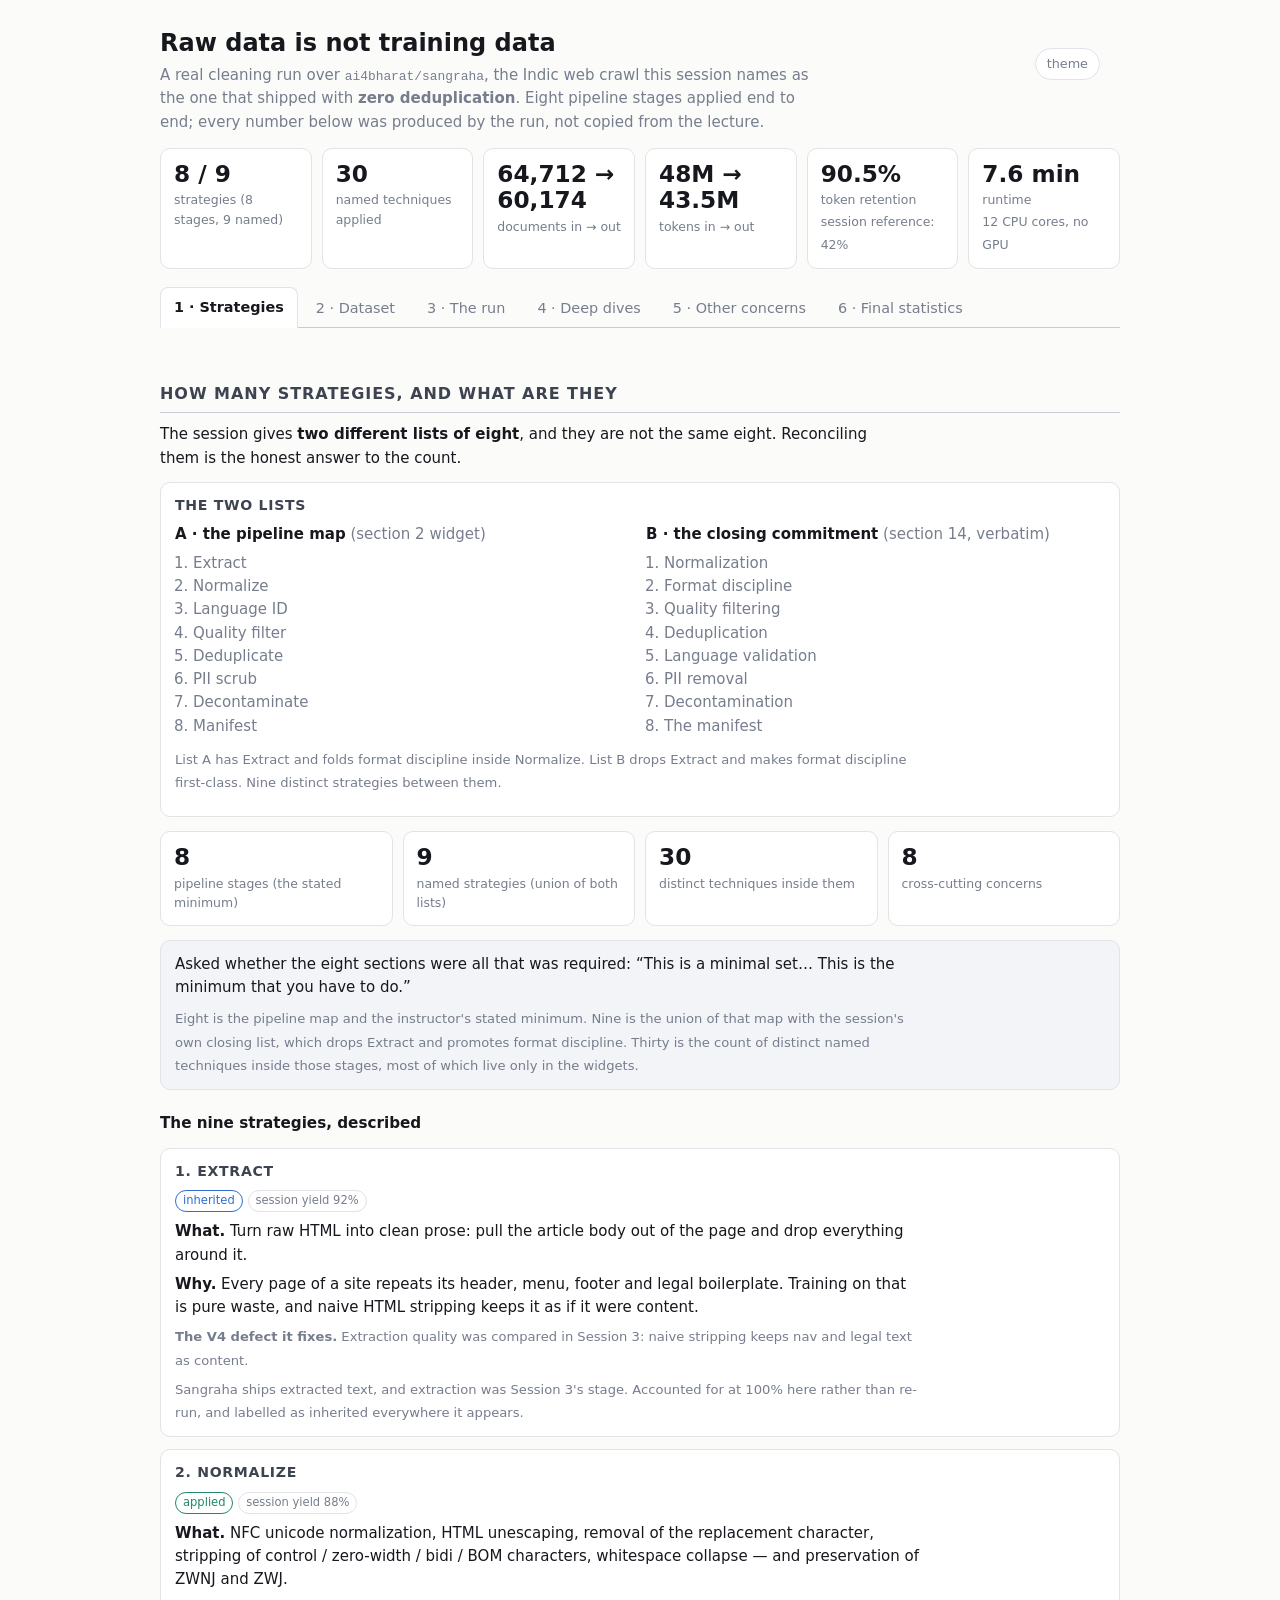
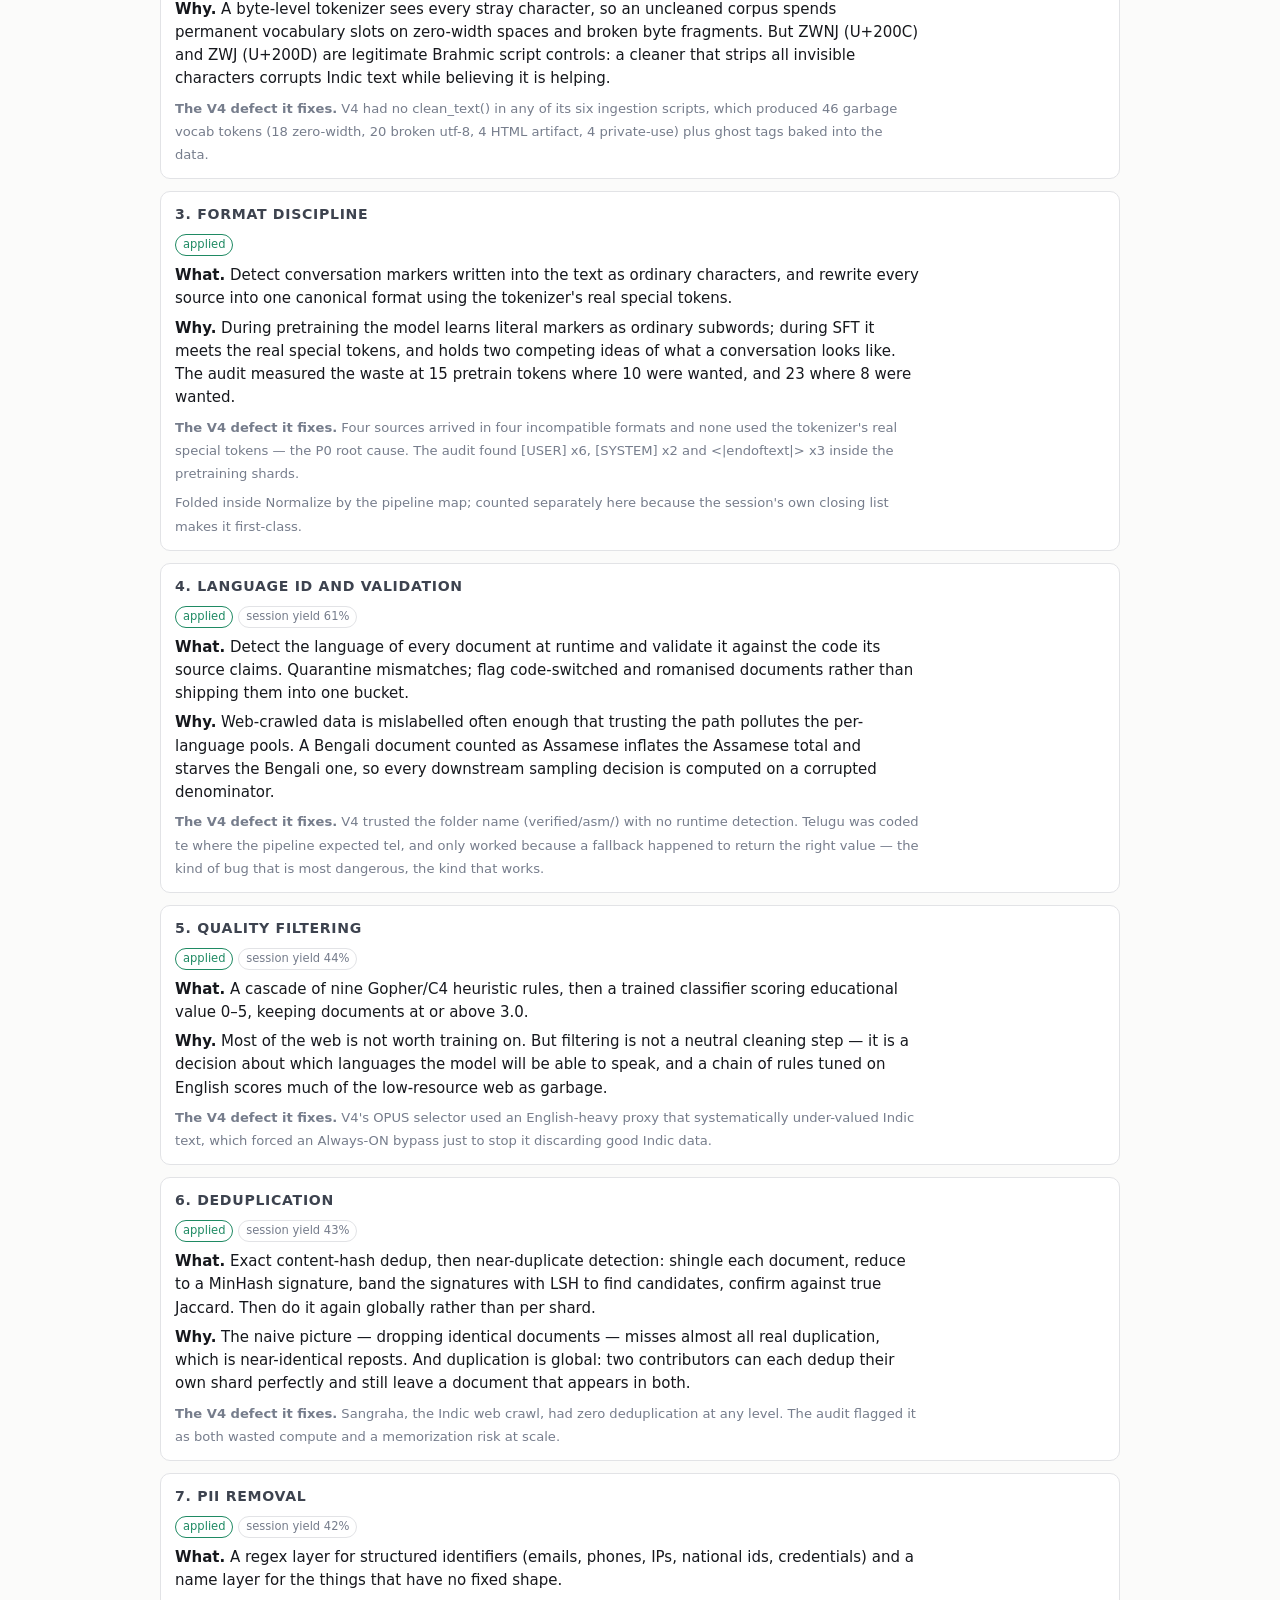
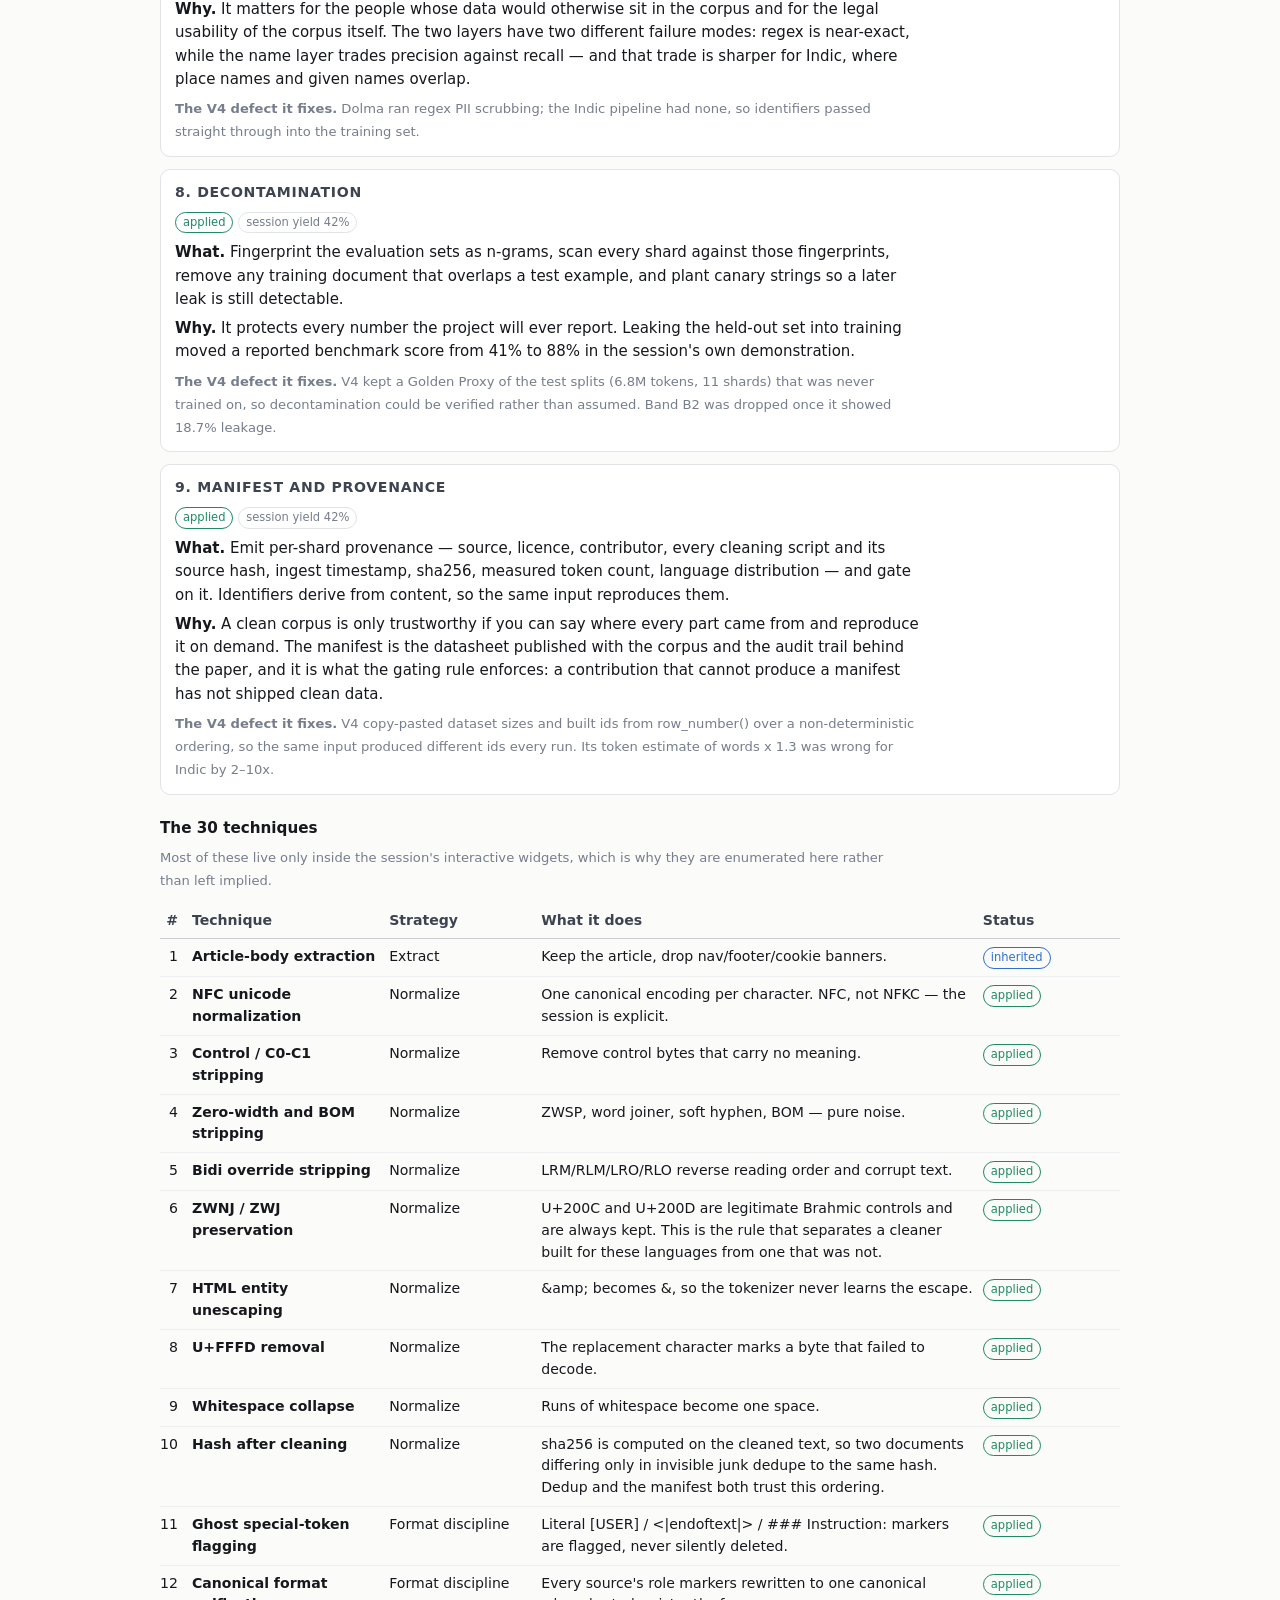
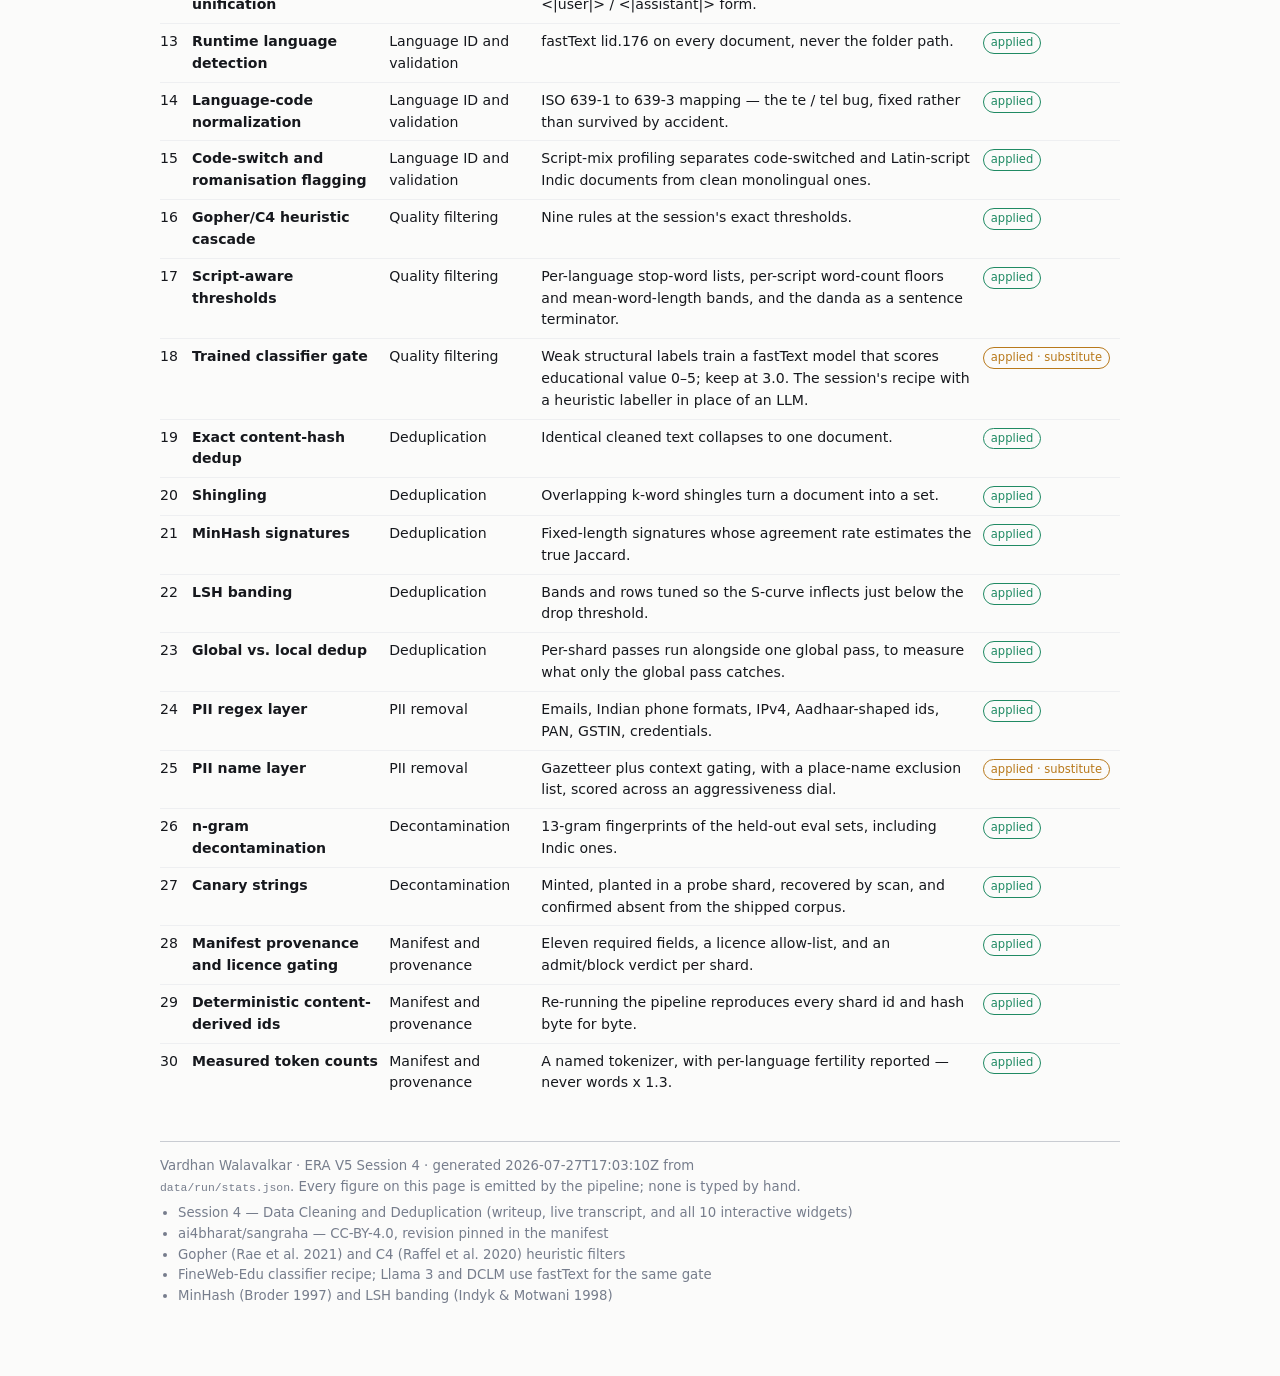
==== commit f6693e8e: "S4: preserve line structure in clean_text(), correct site copy, flag a bad langid guess - normalize." ====
--- a/ERA/V5/S4/assignment/site/index.html
+++ b/ERA/V5/S4/assignment/site/index.html
@@ -157,7 +157,7 @@
 </main>
 
 <script>
-const D = {"meta":{"generated":"2026-07-26T12:12:02Z","smoke":false,"runtime_s":249.5,"durations":{"05-dedup":54.4,"06-pii":59.1,"07-decontaminate":73.5,"08-manifest":62.5}},"counts":{"pipeline_stages":8,"named_strategies":9,"techniques":30,"cross_cutting_concerns":8,"why":"Eight is the pipeline map and the instructor's stated minimum. Nine is the union of that map with the session's own closing list, which drops Extract and promotes format discipline. Thirty is the count of distinct named techniques inside those stages, most of which live only in the widgets.","instructor_quote":"Asked whether the eight sections were all that was required: “This is a minimal set… This is the minimum that you have to do.”","list_a":["Extract","Normalize","Language ID","Quality filter","Deduplicate","PII scrub","Decontaminate","Manifest"],"list_b":["Normalization","Format discipline","Quality filtering","Deduplication","Language validation","PII removal","Decontamination","The manifest"],"union_note":"List A has Extract and folds format discipline inside Normalize. List B drops Extract and makes format discipline first-class. Nine distinct strategies between them."},"stages":[{"n":1,"key":"extract","name":"Extract","session_kept":92,"what":"Turn raw HTML into clean prose: pull the article body out of the page and drop everything around it.","why":"Every page of a site repeats its header, menu, footer and legal boilerplate. Training on that is pure waste, and naive HTML stripping keeps it as if it were content.","v4_defect":"Extraction quality was compared in Session 3: naive stripping keeps nav and legal text as content.","applied":"inherited","applied_note":"Sangraha ships extracted text, and extraction was Session 3's stage. Accounted for at 100% here rather than re-run, and labelled as inherited everywhere it appears."},{"n":2,"key":"normalize","name":"Normalize","session_kept":88,"what":"NFC unicode normalization, HTML unescaping, removal of the replacement character, stripping of control / zero-width / bidi / BOM characters, whitespace collapse — and preservation of ZWNJ and ZWJ.","why":"A byte-level tokenizer sees every stray character, so an uncleaned corpus spends permanent vocabulary slots on zero-width spaces and broken byte fragments. But ZWNJ (U+200C) and ZWJ (U+200D) are legitimate Brahmic script controls: a cleaner that strips all invisible characters corrupts Indic text while believing it is helping.","v4_defect":"V4 had no clean_text() in any of its six ingestion scripts, which produced 46 garbage vocab tokens (18 zero-width, 20 broken utf-8, 4 HTML artifact, 4 private-use) plus ghost tags baked into the data.","applied":"yes"},{"n":3,"key":"format","name":"Format discipline","session_kept":null,"what":"Detect conversation markers written into the text as ordinary characters, and rewrite every source into one canonical format using the tokenizer's real special tokens.","why":"During pretraining the model learns literal markers as ordinary subwords; during SFT it meets the real special tokens, and holds two competing ideas of what a conversation looks like. The audit measured the waste at 15 pretrain tokens where 10 were wanted, and 23 where 8 were wanted.","v4_defect":"Four sources arrived in four incompatible formats and none used the tokenizer's real special tokens — the P0 root cause. The audit found [USER] x6, [SYSTEM] x2 and <|endoftext|> x3 inside the pretraining shards.","applied":"yes","applied_note":"Folded inside Normalize by the pipeline map; counted separately here because the session's own closing list makes it first-class."},{"n":4,"key":"langid","name":"Language ID and validation","session_kept":61,"what":"Detect the language of every document at runtime and validate it against the code its source claims. Quarantine mismatches; flag code-switched and romanised documents rather than shipping them into one bucket.","why":"Web-crawled data is mislabelled often enough that trusting the path pollutes the per-language pools. A Bengali document counted as Assamese inflates the Assamese total and starves the Bengali one, so every downstream sampling decision is computed on a corrupted denominator.","v4_defect":"V4 trusted the folder name (verified/asm/) with no runtime detection. Telugu was coded te where the pipeline expected tel, and only worked because a fallback happened to return the right value — the kind of bug that is most dangerous, the kind that works.","applied":"yes"},{"n":5,"key":"quality","name":"Quality filtering","session_kept":44,"what":"A cascade of nine Gopher/C4 heuristic rules, then a trained classifier scoring educational value 0–5, keeping documents at or above 3.0.","why":"Most of the web is not worth training on. But filtering is not a neutral cleaning step — it is a decision about which languages the model will be able to speak, and a chain of rules tuned on English scores much of the low-resource web as garbage.","v4_defect":"V4's OPUS selector used an English-heavy proxy that systematically under-valued Indic text, which forced an Always-ON bypass just to stop it discarding good Indic data.","applied":"yes"},{"n":6,"key":"dedup","name":"Deduplication","session_kept":43,"what":"Exact content-hash dedup, then near-duplicate detection: shingle each document, reduce to a MinHash signature, band the signatures with LSH to find candidates, confirm against true Jaccard. Then do it again globally rather than per shard.","why":"The naive picture — dropping identical documents — misses almost all real duplication, which is near-identical reposts. And duplication is global: two contributors can each dedup their own shard perfectly and still leave a document that appears in both.","v4_defect":"Sangraha, the Indic web crawl, had zero deduplication at any level. The audit flagged it as both wasted compute and a memorization risk at scale.","applied":"yes"},{"n":7,"key":"pii","name":"PII removal","session_kept":42,"what":"A regex layer for structured identifiers (emails, phones, IPs, national ids, credentials) and a name layer for the things that have no fixed shape.","why":"It matters for the people whose data would otherwise sit in the corpus and for the legal usability of the corpus itself. The two layers have two different failure modes: regex is near-exact, while the name layer trades precision against recall — and that trade is sharper for Indic, where place names and given names overlap.","v4_defect":"Dolma ran regex PII scrubbing; the Indic pipeline had none, so identifiers passed straight through into the training set.","applied":"yes"},{"n":8,"key":"decontaminate","name":"Decontamination","session_kept":42,"what":"Fingerprint the evaluation sets as n-grams, scan every shard against those fingerprints, remove any training document that overlaps a test example, and plant canary strings so a later leak is still detectable.","why":"It protects every number the project will ever report. Leaking the held-out set into training moved a reported benchmark score from 41% to 88% in the session's own demonstration.","v4_defect":"V4 kept a Golden Proxy of the test splits (6.8M tokens, 11 shards) that was never trained on, so decontamination could be verified rather than assumed. Band B2 was dropped once it showed 18.7% leakage.","applied":"yes"},{"n":9,"key":"manifest","name":"Manifest and provenance","session_kept":42,"what":"Emit per-shard provenance — source, licence, contributor, every cleaning script and its source hash, ingest timestamp, sha256, measured token count, language distribution — and gate on it. Identifiers derive from content, so the same input reproduces them.","why":"A clean corpus is only trustworthy if you can say where every part came from and reproduce it on demand. The manifest is the datasheet published with the corpus and the audit trail behind the paper, and it is what the gating rule enforces: a contribution that cannot produce a manifest has not shipped clean data.","v4_defect":"V4 copy-pasted dataset sizes and built ids from row_number() over a non-deterministic ordering, so the same input produced different ids every run. Its token estimate of words x 1.3 was wrong for Indic by 2–10x.","applied":"yes"}],"techniques":[{"name":"Article-body extraction","stage":"extract","what":"Keep the article, drop nav/footer/cookie banners.","status":"inherited"},{"name":"NFC unicode normalization","stage":"normalize","what":"One canonical encoding per character. NFC, not NFKC — the session is explicit.","status":"applied"},{"name":"Control / C0-C1 stripping","stage":"normalize","what":"Remove control bytes that carry no meaning.","status":"applied"},{"name":"Zero-width and BOM stripping","stage":"normalize","what":"ZWSP, word joiner, soft hyphen, BOM — pure noise.","status":"applied"},{"name":"Bidi override stripping","stage":"normalize","what":"LRM/RLM/LRO/RLO reverse reading order and corrupt text.","status":"applied"},{"name":"ZWNJ / ZWJ preservation","stage":"normalize","what":"U+200C and U+200D are legitimate Brahmic controls and are always kept. This is the rule that separates a cleaner built for these languages from one that was not.","status":"applied"},{"name":"HTML entity unescaping","stage":"normalize","what":"&amp; becomes &, so the tokenizer never learns the escape.","status":"applied"},{"name":"U+FFFD removal","stage":"normalize","what":"The replacement character marks a byte that failed to decode.","status":"applied"},{"name":"Whitespace collapse","stage":"normalize","what":"Runs of whitespace become one space.","status":"applied"},{"name":"Hash after cleaning","stage":"normalize","what":"sha256 is computed on the cleaned text, so two documents differing only in invisible junk dedupe to the same hash. Dedup and the manifest both trust this ordering.","status":"applied"},{"name":"Ghost special-token flagging","stage":"format","what":"Literal [USER] / <|endoftext|> / ### Instruction: markers are flagged, never silently deleted.","status":"applied"},{"name":"Canonical format unification","stage":"format","what":"Every source's role markers rewritten to one canonical <|user|> / <|assistant|> form.","status":"applied"},{"name":"Runtime language detection","stage":"langid","what":"fastText lid.176 on every document, never the folder path.","status":"applied"},{"name":"Language-code normalization","stage":"langid","what":"ISO 639-1 to 639-3 mapping — the te / tel bug, fixed rather than survived by accident.","status":"applied"},{"name":"Code-switch and romanisation flagging","stage":"langid","what":"Script-mix profiling separates code-switched and Latin-script Indic documents from clean monolingual ones.","status":"applied"},{"name":"Gopher/C4 heuristic cascade","stage":"quality","what":"Nine rules at the session's exact thresholds.","status":"applied"},{"name":"Script-aware thresholds","stage":"quality","what":"Per-language stop-word lists, per-script word-count floors and mean-word-length bands, and the danda as a sentence terminator.","status":"applied"},{"name":"Trained classifier gate","stage":"quality","what":"Weak structural labels train a fastText model that scores educational value 0–5; keep at 3.0. The session's recipe with a heuristic labeller in place of an LLM.","status":"applied-substitute"},{"name":"Exact content-hash dedup","stage":"dedup","what":"Identical cleaned text collapses to one document.","status":"applied"},{"name":"Shingling","stage":"dedup","what":"Overlapping k-word shingles turn a document into a set.","status":"applied"},{"name":"MinHash signatures","stage":"dedup","what":"Fixed-length signatures whose agreement rate estimates the true Jaccard.","status":"applied"},{"name":"LSH banding","stage":"dedup","what":"Bands and rows tuned so the S-curve inflects just below the drop threshold.","status":"applied"},{"name":"Global vs. local dedup","stage":"dedup","what":"Per-shard passes run alongside one global pass, to measure what only the global pass catches.","status":"applied"},{"name":"PII regex layer","stage":"pii","what":"Emails, Indian phone formats, IPv4, Aadhaar-shaped ids, PAN, GSTIN, credentials.","status":"applied"},{"name":"PII name layer","stage":"pii","what":"Gazetteer plus context gating, with a place-name exclusion list, scored across an aggressiveness dial.","status":"applied-substitute"},{"name":"n-gram decontamination","stage":"decontaminate","what":"13-gram fingerprints of the held-out eval sets, including Indic ones.","status":"applied"},{"name":"Canary strings","stage":"decontaminate","what":"Minted, planted in a probe shard, recovered by scan, and confirmed absent from the shipped corpus.","status":"applied"},{"name":"Manifest provenance and licence gating","stage":"manifest","what":"Eleven required fields, a licence allow-list, and an admit/block verdict per shard.","status":"applied"},{"name":"Deterministic content-derived ids","stage":"manifest","what":"Re-running the pipeline reproduces every shard id and hash byte for byte.","status":"applied"},{"name":"Measured token counts","stage":"manifest","what":"A named tokenizer, with per-language fertility reported — never words x 1.3.","status":"applied"}],"concerns":[{"name":"Filter bias against low-resource scripts","status":"handled","detail":"The central finding of this run. The nine rules were executed twice, English-tuned and script-aware, and the gap between them measured per language."},{"name":"Licence and attribution","status":"handled","detail":"Sangraha is CC-BY-4.0: shippable with an attribution obligation, which is recorded on every shard and checked against an allow-list before admission. The session's own caution stands — a project wanting an MIT-licensed model should not train on it."},{"name":"Determinism and reproducibility","status":"handled","detail":"Source revision pinned, ids derived from content, timestamps derived from input rather than wall clock, and a two-run assert that shard ids and hashes come back byte-identical."},{"name":"Memorisation risk from duplication","status":"handled","detail":"Near-duplicate removal at Jaccard 0.67, the transcript's stated threshold, with the local-versus-global gap measured rather than assumed."},{"name":"Undeclared machine-translated content","status":"flagged","detail":"Roughly 65% of Sangraha is machine-translated or synthetic, and the split it sits in does not say which documents. Detecting translationese is out of scope here; the risk is recorded on the datasheet instead of being quietly inherited."},{"name":"Toxicity and values filtering","status":"deferred","detail":"Deferred deliberately, matching the session: asked whether the quality cascade handles political or ideological bias, the answer was “Not yet — the LLM-labelled classifier needs to kick in here.” Doing it with a keyword list would be worse than not doing it."},{"name":"Malicious and poisoned data","status":"deferred","detail":"An acknowledged gap in the session too — no stage owns it, and the answer given was that the cohort has to write that script itself. Named here rather than left implied."},{"name":"Code-aware cleaning","status":"not-applicable","detail":"Whitespace must never be collapsed in code, and licence headers should go while code comments stay. This slice is prose, so the rule is stated but not exercised; a code pool would need a separate cleaner."}],"rationale":[{"stat":"Per-stage survival, in documents and tokens","why":"A cleanup is a sequence of decisions to discard. The only honest summary is how much each decision discarded and at what point, which is why the descent is reported per stage rather than as one retention figure."},{"stat":"Tokens as well as documents","why":"Documents and tokens do not fall together. A stage that drops many short documents costs little; one that drops a few long ones costs a lot. Reporting only documents hides which is which."},{"stat":"Counterfactual, not just outcome","why":"For the two stages where the design choice is contested — the quality filter and dedup — the alternative was also run: English-tuned versus script-aware, and local versus global. A retention number without its counterfactual cannot tell you whether the filter or the text was broken."},{"stat":"Per-language, never only in aggregate","why":"The whole risk in an Indic corpus is a stage that behaves differently by language. An aggregate keep-rate would have concealed the single largest finding in this run."},{"stat":"Measured, with the measuring instrument named","why":"Token counts come from a named tokenizer with its per-language fertility published, because words x 1.3 is wrong for Indic by 2–10x and that error propagates into every budget."},{"stat":"Negative and near-zero results kept","why":"Stages that found little are reported at what they found. A cleanup report that only lists large numbers is selecting its own evidence."}],"citations":["Session 4 — Data Cleaning and Deduplication (writeup, live transcript, and all 10 interactive widgets)","ai4bharat/sangraha — CC-BY-4.0, revision pinned in the manifest","Gopher (Rae et al. 2021) and C4 (Raffel et al. 2020) heuristic filters","FineWeb-Edu classifier recipe; Llama 3 and DCLM use fastText for the same gate","MinHash (Broder 1997) and LSH banding (Indyk & Motwani 1998)"],"session_yield":[{"stage":"Raw","pct":100},{"stage":"Extract","pct":92},{"stage":"Normalize","pct":88},{"stage":"Language ID","pct":61},{"stage":"Quality filter","pct":44},{"stage":"Deduplicate","pct":43},{"stage":"PII scrub","pct":42},{"stage":"Decontaminate","pct":42},{"stage":"Manifest","pct":42}],"headline":{"dataset":"ai4bharat/sangraha","revision":"8b813c3f62d37b2fa174d68c31e8b35ae2fe85e8","license":"CC-BY-4.0","docs_in":64712,"tokens_in":48008963,"docs_out":60174,"tokens_out":42889153,"doc_retention_pct":92.99,"token_retention_pct":89.34,"shards":13,"shards_admitted":13},"descent":[{"stage":"0. Raw slice","docs":64712,"pct_docs":100.0,"dropped":0},{"stage":"1. Extract","docs":64712,"pct_docs":100.0,"dropped":0,"inherited":true,"note":"Sangraha ships extracted text; extraction was Session 3's stage."},{"stage":"2. Normalize","docs":64712,"pct_docs":100.0,"dropped":0},{"stage":"3. Language ID","docs":64268,"pct_docs":99.31,"dropped":444},{"stage":"4a. Quality (Gopher/C4)","docs":60943,"pct_docs":94.18,"dropped":3325},{"stage":"4b. Quality (classifier)","docs":60909,"pct_docs":94.12,"dropped":34},{"stage":"5. Deduplicate","docs":60631,"pct_docs":93.69,"dropped":278},{"stage":"6. PII scrub","docs":60631,"pct_docs":93.69,"dropped":0},{"stage":"7. Decontaminate","docs":60174,"pct_docs":92.99,"dropped":457},{"stage":"8. Manifest","docs":60174,"pct_docs":92.99,"dropped":0}],"integrity":{"docs_checked":60174,"noise_chars_surviving":0,"no_noise_survives":true,"raw_docs_with_indic_joiners":1,"raw_joiner_docs_surviving_to_output":0,"shipped_docs_with_indic_joiners":1,"joiner_docs_from_html_unescape":1,"joiner_docs_that_lost_them":0,"joiners_preserved":true,"note":"A cleaner that stripped every invisible character would ship zero documents containing ZWNJ or ZWJ. Joiners present as literal characters were preserved, and so were joiners that only appear after HTML unescaping turns `&zwj;` into U+200D -- which works only because unescaping runs before noise stripping and the noise pattern exempts the two joiners."},"dataset":{"id":"ai4bharat/sangraha","revision":"8b813c3f62d37b2fa174d68c31e8b35ae2fe85e8","license":"CC-BY-4.0","sources":[{"key":"unv-hin","pool":"unverified","claimed":"hin","path":"unverified/hin/data-0.parquet","rows_in_file":149796,"mb":378.7,"sha256":"3d2d2100eb8ac4e94905fbb8d7e30539d63ab39c0760c59cbdcca429fb56443c","docs":17951,"tokens":13093717,"sampling":{"mode":"contiguous blocks spread across the shard","blocks":7,"block_len_docs":2564,"block_gap_rows":21399}},{"key":"ver-hin","pool":"verified","claimed":"hin","path":"verified/hin/data-0.parquet","rows_in_file":174763,"mb":378.1,"sha256":"001c615cca156edb0f99e7bdeabfa33fa6135f85d379b85999d8e071e3475d85","docs":18306,"tokens":12000115,"sampling":{"mode":"contiguous blocks spread across the shard","blocks":7,"block_len_docs":2841,"block_gap_rows":24966}},{"key":"ver-tel","pool":"verified","claimed":"tel","path":"verified/tel/data-0.parquet","rows_in_file":174762,"mb":373.2,"sha256":"76d2a831ba03f3c2c4b29a19b63a45ed03f308614863cf229649a94c82367b6b","docs":15077,"tokens":10001774,"sampling":{"mode":"contiguous blocks spread across the shard","blocks":6,"block_len_docs":2626,"block_gap_rows":29127}},{"key":"ver-eng","pool":"verified","claimed":"eng","path":"verified/eng/data-0.parquet","rows_in_file":349525,"mb":596.0,"sha256":"3c080ef54239f17351162353e9ee957f9fdd6d158570e27186480805231bdade","docs":10685,"tokens":7907145,"sampling":{"mode":"contiguous blocks spread across the shard","blocks":4,"block_len_docs":2671,"block_gap_rows":87381}},{"key":"ver-asm","pool":"verified","claimed":"asm","path":"verified/asm/data-0.parquet","rows_in_file":110238,"mb":328.0,"sha256":"f2edb84689abeec21c44436342f9805c6a83baabeb0093ef797f9c9ea249be25","docs":2693,"tokens":5006212,"sampling":{"mode":"contiguous blocks spread across the shard","blocks":1,"block_len_docs":2870,"block_gap_rows":110238}}]},"normalize":{"docs_in":64712,"docs_out":64712,"noise_by_class":{"bidi":46,"replacement":48,"control":7,"private_use":15,"zero_width":1},"noise_total":117,"joiners_kept":{"ZWJ":231},"entity_docs":7,"nfc_docs":276,"ghost_docs":0,"ghost_by_kind":{},"ghost_total":0,"unified":0,"garbage_before":2,"garbage_after":0,"byte_fallback":102,"garbage_scanned":40000,"chars_removed":223081,"examples":[{"id":"unv-hin:80e9f33565152c4159411b6b5d9b3b4528a33b7fae7754852501b65015fb32b2","src":"unv-hin","removed":{"bidi":3},"joiners_in_doc":{},"chars_before":6007,"chars_after":6003},{"id":"unv-hin:a9fe34df0139785dc2ca86810029a48ac7140c95bdf2868ba68dfea7e91a6eb1","src":"unv-hin","removed":{"replacement":4},"joiners_in_doc":{},"chars_before":6410,"chars_after":6405},{"id":"unv-hin:0fadcd898625311232551fdda3d0844172a31dae69a09bbf8b7966c9991970d5","src":"unv-hin","removed":{"bidi":9},"joiners_in_doc":{},"chars_before":6554,"chars_after":6544},{"id":"unv-hin:140ec45813d3ec94473c76c5cfc10f352a8308e35ebdbf5e6fa24d22b101db78","src":"unv-hin","removed":{"control":3},"joiners_in_doc":{},"chars_before":1737,"chars_after":1733}]},"langid":{"detector":"fastText lid.176.ftz (176 languages)","docs_in":64712,"docs_out":64268,"verdicts":{"MATCH":61206,"CODE_SWITCHED":3062,"ROMANIZED":6,"LOW_CONFIDENCE":277,"MISMATCH":161},"mean_conf":0.9779,"mismatches":161,"folder_trust_catches":0,"naive_iso_bug":64308,"code_switched":3062,"romanized":6,"denominator":{"asm":{"tokens_if_folder_trusted":5006212,"tokens_after_detection":4953536,"delta":-52676},"az":{"tokens_if_folder_trusted":0,"tokens_after_detection":7631,"delta":7631},"ben":{"tokens_if_folder_trusted":0,"tokens_after_detection":41973,"delta":41973},"cy":{"tokens_if_folder_trusted":0,"tokens_after_detection":2886,"delta":2886},"eng":{"tokens_if_folder_trusted":7907145,"tokens_after_detection":7800181,"delta":-106964},"fi":{"tokens_if_folder_trusted":0,"tokens_after_detection":820,"delta":820},"fr":{"tokens_if_folder_trusted":0,"tokens_after_detection":149,"delta":149},"fy":{"tokens_if_folder_trusted":0,"tokens_after_detection":3390,"delta":3390},"guj":{"tokens_if_folder_trusted":0,"tokens_after_detection":2597,"delta":2597},"hin":{"tokens_if_folder_trusted":25093832,"tokens_after_detection":25086607,"delta":-7225},"hr":{"tokens_if_folder_trusted":0,"tokens_after_detection":884,"delta":884},"id":{"tokens_if_folder_trusted":0,"tokens_after_detection":29219,"delta":29219},"it":{"tokens_if_folder_trusted":0,"tokens_after_detection":516,"delta":516},"ku":{"tokens_if_folder_trusted":0,"tokens_after_detection":2304,"delta":2304},"mal":{"tokens_if_folder_trusted":0,"tokens_after_detection":621,"delta":621},"mar":{"tokens_if_folder_trusted":0,"tokens_after_detection":4146,"delta":4146},"mg":{"tokens_if_folder_trusted":0,"tokens_after_detection":2633,"delta":2633},"nl":{"tokens_if_folder_trusted":0,"tokens_after_detection":214,"delta":214},"no":{"tokens_if_folder_trusted":0,"tokens_after_detection":7321,"delta":7321},"ory":{"tokens_if_folder_trusted":0,"tokens_after_detection":1305,"delta":1305},"pan":{"tokens_if_folder_trusted":0,"tokens_after_detection":1015,"delta":1015},"ro":{"tokens_if_folder_trusted":0,"tokens_after_detection":3021,"delta":3021},"san":{"tokens_if_folder_trusted":0,"tokens_after_detection":11497,"delta":11497},"sq":{"tokens_if_folder_trusted":0,"tokens_after_detection":2941,"delta":2941},"sr":{"tokens_if_folder_trusted":0,"tokens_after_detection":984,"delta":984},"tam":{"tokens_if_folder_trusted":0,"tokens_after_detection":6583,"delta":6583},"tel":{"tokens_if_folder_trusted":10001774,"tokens_after_detection":10012138,"delta":10364},"tk":{"tokens_if_folder_trusted":0,"tokens_after_detection":1660,"delta":1660},"tl":{"tokens_if_folder_trusted":0,"tokens_after_detection":9712,"delta":9712},"tr":{"tokens_if_folder_trusted":0,"tokens_after_detection":1893,"delta":1893},"urd":{"tokens_if_folder_trusted":0,"tokens_after_detection":8360,"delta":8360},"uz":{"tokens_if_folder_trusted":0,"tokens_after_detection":226,"delta":226}},"pairs":{"hin->hin":36243,"tel->tel":15054,"eng->eng":10465,"asm->asm":2546,"asm->eng":46,"eng->tam":27,"asm->ben":27,"eng->id":26,"eng->hin":26,"eng->tl":19,"eng->tel":15,"eng->es":14,"asm->uz":9,"asm->es":8,"eng->cy":7,"asm->tl":7,"hin->eng":6,"eng->hr":6,"asm->et":6,"tel->tam":5,"eng->fi":5,"eng->it":5,"eng->eo":5,"asm->pl":5,"asm->id":5,"asm->it":5,"tel->id":4,"eng->ku":4,"eng->fr":4,"eng->sr":4,"eng->no":4,"asm->fi":4,"asm->cy":4,"hin->mar":3,"hin->san":3,"tel->tl":3,"eng->ory":3,"eng->tr":3,"eng->sq":3,"asm->ms":3},"mismatch_examples":[{"id":"ver-hin:dfc15c26d2340d36d297624b09b7b0e2e459dbf8aa159698d2832a5104e3ef56","src":"ver-hin","claimed":"hin","detected":"san","confidence":0.569,"script_profile":{"Deva":1.0},"excerpt":"ग्रहणी कामला सूची छर्दिर्मूर्च्छाश्मरी तृषाः । डाकिनी शाकिनी घोरा इत्यैता बाह्यहेतुकाः ॥ एवं परिवृतं दृष्ट्वा स्वसैन्यमविचारयत् । मत्तः कस्त्वधिको लोके न जाने भवितव्यताम् ॥ ब्रह्मविष्णुमहेशाव्याः हननीया भयार्दतः । एवं वि"},{"id":"ver-hin:9951ed19a17f07076709a9fa53a23c36c4f373cd1dedf440c95f9f7cc7fa8c92","src":"ver-hin","claimed":"hin","detected":"san","confidence":0.537,"script_profile":{"Deva":1.0},"excerpt":"480 : ललितविस्तर पुरे`चरति पिण्डम् ।।753 ।। केचिद् अवोचल्छको देवराजः, अपरे भणन्ति सुयामो देवपुत्रः । तथापि संतुपितं वा निमितरच, अपरे भणन्ति सुनिमित एष देवः ॥ 754।। केचित् पुनर्भणन्ति चन्द्रसूर्यो, तथापि च राहुर्बलिश्च वे"},{"id":"ver-hin:833c643200d64b8fe5493b93874052d96bb27a1bf10b940c1594a7524312418e","src":"ver-hin","claimed":"hin","detected":"san","confidence":0.536,"script_profile":{"Deva":1.0},"excerpt":"अग्निहोत्रे च चिरम् अङ्गिरसो भयात् । अथ शतश् च भगवान् गौतमेन पुरन्दरः । अहल्यां कामयानो वै धर्मार्थं च न हिंसितः । यथा समुद्रो नृपते पूर्णो सृष्टश् च वारिणा । ब्राह्मणैर् अभिशनः सन् बभूव लवणोदकः । • . ११. दण्डकानाम् महद्"},{"id":"ver-hin:812088fc430a3cde572ddcd86db57bdb94dd99430c08c743fecc59d83465dd3d","src":"ver-hin","claimed":"hin","detected":"mar","confidence":0.526,"script_profile":{"Deva":1.0},"excerpt":"कवि अब्दुल रहमानकृत सन्देशरासक [ १७१ वातनी खात्री होय के कर्ता हयात नथी किंतु कीर्तिशेष धयेलो छे, तो ए तेना मुखशी सांभळवानी संभावना न करी शके. एथी कदाच टिप्पनकार अने रासकार समसमथी होय एम बनवा जोग छे. अथवा टिप्पनकार पहेला"},{"id":"ver-tel:c99f5484bd4c490daf2f9f3cc8392c08e4856b94d4f7671f1505101b98e61940","src":"ver-tel","claimed":"tel","detected":"hin","confidence":0.987,"script_profile":{"Latn":0.074,"Deva":0.926},"excerpt":"What does it mean ? For & elecburi field JXE = 7. = Ple इस मामले का होना जरूरी नहीं है; उदाहरण के लिए कहिए यदि मैं एक भू-संपर्कित गोले के अंदर आवेश लेता हूं। फिर, यह आवेश, चूंकि यह एक धात्विक भू-संपर्कित गोले द्वारा परिर"}],"codeswitch_examples":[{"id":"unv-hin:7db41d2e8bba7c440fec92d24bf4a8c77dca614c13605a461a900eeea9c4e6e8","claimed":"hin","detected":"hin","latin_fraction":0.31,"excerpt":"बुजुर्गों में रोग प्रतिरोधक क्षमता कैसे बढ़ाये [How To Increase Immunity In The Elderly In Hindi]\\nHome हेल्थ बुजुर्गों में रोग प्रतिरोधक क्षमता कैसे बढ़ाये\\nबुजुर्गों में रोग प्रतिरोधक क्षमता कैसे बढ़ाये? :\\nबुजुर्गों म"},{"id":"unv-hin:7de6b8e515c921a1527c460c3d22c33c2abbb7ec932e94070cce469f5b79128d","claimed":"hin","detected":"hin","latin_fraction":0.226,"excerpt":"पिछले दो दिनों से एक अंकल के डांस का वीडियो इन दिनों सोशल मीडिया पर तेजी से वायरल हो रहा है। वायरल विडियो में अंकल किसी पार्टी परफॉर्मेंस में स्टेज पर 1987 में आई बॉलीवुड एक्टर गोविंदा की फिल्म 'खुदगर्ज' का गाना 'आप के आ"},{"id":"unv-hin:7e3ec79456b86635b2113b8de964862356fe7a9e0880ecb332b57ce5e1b6ee60","claimed":"hin","detected":"hin","latin_fraction":0.265,"excerpt":"हेलो दोस्तों ! अगर आपका फ़ोन या आपके दोस्त या परिवार के किसी मेंबर का फ़ोन कहीं चोरी या गुम हो गया है तो आपको परेशान होने की ज़रूरत नहीं हैं आप इसे आसानी से Track कर सकते हैं। केंद्र सरकार के दूरसंचार मंत्री श्री रविशंकर"}]},"quality":{"rules":["mean_word_length","symbol_to_word_ratio","lines_end_in_terminal_punct","duplicate_line_fraction","top_2gram_fraction","common_stopwords_present","bullet_line_ratio","ellipsis_line_ratio","document_word_count"],"thresholds":{"mean_word_len":[3.0,10.0],"symbol_ratio_max":0.1,"terminal_punct_min":0.3,"dup_line_max":0.3,"top_2gram_max":0.2,"stopwords_min":2,"bullet_ratio_max":0.9,"ellipsis_ratio_max":0.3,"word_count":[50,100000]},"overrides":{"Telu":{"word_count":[25,100000],"mean_word_len":[3.0,16.0]},"Taml":{"word_count":[25,100000],"mean_word_len":[3.0,16.0]},"Knda":{"word_count":[25,100000],"mean_word_len":[3.0,16.0]},"Mlym":{"word_count":[20,100000],"mean_word_len":[3.0,20.0]},"Deva":{"word_count":[35,100000],"mean_word_len":[3.0,12.0]},"Beng":{"word_count":[35,100000],"mean_word_len":[3.0,12.0]},"Guru":{"word_count":[35,100000],"mean_word_len":[3.0,12.0]},"Gujr":{"word_count":[35,100000],"mean_word_len":[3.0,12.0]},"Orya":{"word_count":[35,100000],"mean_word_len":[3.0,12.0]},"Arab":{"word_count":[35,100000],"mean_word_len":[3.0,12.0]}},"docs_in":64268,"docs_out":60943,"kept":{"english_tuned":11820,"script_aware":60943},"keep_rate":{"english_tuned":0.1839,"script_aware":0.9483},"failures":{"english_tuned":{"common_stopwords_present":50165,"lines_end_in_terminal_punct":30329,"bullet_line_ratio":153,"ellipsis_line_ratio":52,"duplicate_line_fraction":100,"document_word_count":807,"mean_word_length":14,"top_2gram_fraction":21,"symbol_to_word_ratio":18},"script_aware":{"lines_end_in_terminal_punct":1412,"bullet_line_ratio":153,"ellipsis_line_ratio":52,"duplicate_line_fraction":100,"document_word_count":241,"common_stopwords_present":1636,"mean_word_length":4,"top_2gram_fraction":21,"symbol_to_word_ratio":18}},"rescued":49163,"rescued_tokens":35627196,"rescued_by_lang":{"hin":34476,"tel":12312,"asm":2375},"rescued_by_rule":{"common_stopwords_present":47381,"lines_end_in_terminal_punct":28733,"document_word_count":309,"mean_word_length":1},"per_lang":{"hin":{"docs":36233,"en_kept":955,"sa_kept":35431,"tokens":25047011,"sa_tokens":23662677},"tel":{"docs":15054,"en_kept":743,"sa_kept":13015,"tokens":9966096,"sa_tokens":8766567},"eng":{"docs":10435,"en_kept":10083,"sa_kept":10083,"tokens":7572140,"sa_tokens":7433802},"asm":{"docs":2546,"en_kept":39,"sa_kept":2414,"tokens":4735774,"sa_tokens":4539688}},"examples":[{"id":"unv-hin:7d54e80b012eacaba53561c1e4a3311299c403481b12b2037c6b42f0a65acd57","lang":"hin","failed_under_english_rules":["common_stopwords_present"],"n_words":273,"mean_word_len":3.96,"term_ascii_frac":1.0,"term_any_frac":1.0,"excerpt":"बनारस से प्रकाशित \"पूर्वांचल आजकल\" के बंद होने की चर्चा । No. 1 Indian Media News Portal\\nबनारस से प्रकाशित \"पूर्वांचल आजकल\" के बंद होने की चर्चा\\nबनारस से प्रकाशित सांध्य दैनिक के बंद होने की चर्चाएं हैं. अखबार पिछले कुछ दिनों से शहर में न"},{"id":"unv-hin:7d5c516f5a630d4c1dfb07150de2f531156415c4f1c29dc84ce5ab56a7969063","lang":"hin","failed_under_english_rules":["common_stopwords_present"],"n_words":284,"mean_word_len":4.31,"term_ascii_frac":0.917,"term_any_frac":0.917,"excerpt":"स्वेता त्रिपाठी एक भारतीय न्यूज़ एंकर और पत्रकार हैं, वह रिपब्लिक भारत न्यूज़ चैनल पर सीनियर न्यूज़ एंकर कार्य करती हैं. उन्होंने भारत के मशहूर न्यूज़ चैनल जैसे जी न्यूज़ और इंडिया टीवी के लिए काम किया हैं. स्वेता त्रिपाठी मूल रूप से दिल्ली"},{"id":"unv-hin:7d5ca3193e4e4e52bf4acc3427d2af96c289b0c5bc71082a6734d4e735ae95a9","lang":"hin","failed_under_english_rules":["lines_end_in_terminal_punct","common_stopwords_present"],"n_words":286,"mean_word_len":4.23,"term_ascii_frac":0.0,"term_any_frac":0.833,"excerpt":"यूएई में फंसे भारतीयों को कोरोनोवायरस संकट के दौरान अपने गृह देश में वापस ले जाने की आशा है, क्योंकि भारतीय नागरिक उड्डयन नियामक 'विशेष रूप से अनुमोदित उड़ानों' पर विचार कर रहा है। यूएई में भारतीय अधिकारी और मिशन इन उड़ानों को शुरू किए जाने"},{"id":"unv-hin:7d66efc01b0cd7a7230f8cc88fe80ca41d5a94dcff36532d238462bbcf01e785","lang":"hin","failed_under_english_rules":["common_stopwords_present"],"n_words":186,"mean_word_len":3.97,"term_ascii_frac":1.0,"term_any_frac":1.0,"excerpt":"भारतीय टीम के दिग्गज ऑफ स्पिनर हरभजन सिंह ( Harbhajan Singh) इन दिनों अपनी अपकमिंग फिल्म 'फ्रेंडशिप' (Friendship) को लेकर सुपर एक्साइडेट हैं. वह आए दिन ही सोशल अकाउंट पर फ्रेंडशिप से संबंधित कुछ न कुछ जानकारी फैंस के साथ साझा करते हैं. हाल "}],"stopword_sizes":{"eng":32,"hin":34,"mar":21,"nep":20,"san":16,"ben":25,"asm":25,"tel":25,"tam":15,"urd":18}},"classifier":{"skipped":false,"model":"fastText supervised, dim=64, wordNgrams=2, epoch=8","labeller":"structural weak labels (boilerplate, link, digit, variety, sentence regularity)","threshold":3.0,"dist":{"1":3,"2":54,"3":694,"4":5531,"5":33718},"train":32000,"test":8000,"acc":0.8379,"acc1":0.9838,"docs_in":60943,"docs_out":60909,"hist":{"2":15,"3":118,"4":6464,"5":54346},"per_lang":{"hin":{"docs":35431,"kept":35409,"mean_score":4.819},"tel":{"docs":13015,"kept":13014,"mean_score":4.876},"eng":{"docs":10083,"kept":10073,"mean_score":4.915},"asm":{"docs":2414,"kept":2413,"mean_score":4.929}},"caveat":"The labels are weak/heuristic, not LLM-generated. The classifier reproduces the mechanism and its cost profile, not FineWeb-Edu's quality."},"dedup":{"config":{"shingle_k":5,"permutations":126,"bands":18,"rows_per_band":7,"lsh_threshold":0.6617,"jaccard_drop_threshold":0.67,"shingle_window_words":1200},"demo":{"k":5,"bands":6,"rows":4,"permutations":24,"lsh_threshold":0.639},"docs_in":60909,"docs_out":60631,"exact":265,"exact_cross":0,"near":13,"near_cross":2,"candidates":945,"local_caught":276,"global_caught":278,"only_global":2,"tokens_dropped":125880,"by_source":{"ver-hin":272,"ver-eng":3,"unv-hin":3},"pairs":[{"kept":"unv-hin:88858a35c13705187488f4d3c87c162ff875bdb45017f6ee6649e92b35f1a939","dropped":"unv-hin:60319063b93cb036c29861f49c12a820b9f3053d7f4092207c59aa077f4723ec","same_shard":true,"true_jaccard":0.7363,"minhash_estimate":0.7302,"estimate_error":0.0061,"shingles_kept":470,"shingles_dropped":478},{"kept":"unv-hin:98b4ade41e5f7a816305ce8136f722d5ece7213a474f0aaaa30f9f5e79b4c748","dropped":"ver-hin:52882097664a2234ed3fb8dfd3a08dc2bf4332f4","same_shard":false,"true_jaccard":0.9811,"minhash_estimate":1.0,"estimate_error":0.0189,"shingles_kept":528,"shingles_dropped":518},{"kept":"unv-hin:2409b35411e24f816ed7ac61f1b636a4220383f7a1f72e0b4835350c9cb2cf4d","dropped":"unv-hin:d7015f5727ab25390de22b7a1f1123b5906a9078989b962a8143ec5219c0bd78","same_shard":true,"true_jaccard":0.6741,"minhash_estimate":0.7778,"estimate_error":0.1037,"shingles_kept":113,"shingles_dropped":113},{"kept":"unv-hin:bda994f7615e0cf363b7162aeb758f8279b09ddbf57abd010730cf361b188f84","dropped":"unv-hin:3460b9d33296db827c61db5b7f073b7e980d322571a32983c4edd220c3bfd69e","same_shard":true,"true_jaccard":0.8266,"minhash_estimate":0.8889,"estimate_error":0.0623,"shingles_kept":240,"shingles_dropped":213},{"kept":"unv-hin:5367b03e187f6aa3311a4b6144346ea1c0af9082d5faa67d40b3bf449d19a5fa","dropped":"ver-hin:51514ee1c48cfda00df52af069022bf446cec4dbba640cd9296bd399aa89d24c","same_shard":false,"true_jaccard":0.9949,"minhash_estimate":1.0,"estimate_error":0.0051,"shingles_kept":392,"shingles_dropped":394},{"kept":"ver-hin:3f67f125a0bd722eac9298ed65a3e431214d760b","dropped":"ver-hin:76012b9a6fdbf715a0525b516ada20269c001887","same_shard":true,"true_jaccard":0.7981,"minhash_estimate":0.8651,"estimate_error":0.0669,"shingles_kept":392,"shingles_dropped":383}],"memory":{"this_run":{"docs":60909,"signature_bytes_per_doc":1024,"overhead_factor":1.6,"resident_bytes":99793305,"resident_gib":0.09},"at_500M_docs":{"docs":500000000,"signature_bytes_per_doc":1024,"overhead_factor":1.6,"resident_bytes":819200000000,"resident_gib":762.94}}},"pii":{"classes":["EMAIL","PHONE","IPV4","AADHAAR","PAN","GSTIN","CREDENTIAL"],"layer2":{"kind":"gazetteer + context gating (no GPU available for NER)","given_names":50,"surnames":38,"place_name_exclusions":46,"aggressiveness_used":0.3},"docs_in":60631,"docs_with_pii":5124,"by_kind":{"NAME":12953,"EMAIL":157,"PHONE":215,"IPV4":18,"AADHAAR":6,"CREDENTIAL":1},"total":13350,"waste":{"docs_measured":500,"tokens_before":313404,"tokens_after":315223,"pct_saved":-0.58},"curve":[{"aggressiveness":0.1,"true_positives":15,"false_positives":1,"false_negatives":0,"trap_spans_wrongly_masked":1,"precision":0.9375,"recall":1.0,"f1":0.9677},{"aggressiveness":0.3,"true_positives":15,"false_positives":1,"false_negatives":0,"trap_spans_wrongly_masked":1,"precision":0.9375,"recall":1.0,"f1":0.9677},{"aggressiveness":0.45,"true_positives":15,"false_positives":1,"false_negatives":0,"trap_spans_wrongly_masked":1,"precision":0.9375,"recall":1.0,"f1":0.9677},{"aggressiveness":0.6,"true_positives":15,"false_positives":8,"false_negatives":0,"trap_spans_wrongly_masked":8,"precision":0.6522,"recall":1.0,"f1":0.7895},{"aggressiveness":0.8,"true_positives":15,"false_positives":8,"false_negatives":0,"trap_spans_wrongly_masked":8,"precision":0.6522,"recall":1.0,"f1":0.7895}],"per_case":[{"case":"session example (forum post, en+hi)","true_spans":8,"found":8,"tp":8,"fp":0,"missed":0,"missed_spans":[]},{"case":"support ticket with credentials","true_spans":7,"found":7,"tp":7,"fp":0,"missed":0,"missed_spans":[]},{"case":"public-figure and place-name trap (no private PII)","true_spans":0,"found":1,"tp":0,"fp":1,"missed":0,"missed_spans":[]},{"case":"clean prose, no identifiers","true_spans":0,"found":0,"tp":0,"fp":0,"missed":0,"missed_spans":[]}],"fixture_spans":15,"fixture_traps":10,"scoring_note":"Precision and recall come from hand-annotated fixtures, including the session's own PII example -- a web crawl has no ground truth. The corpus numbers above are a tally of what fired, with no precision claim attached to them. The two are reported separately on purpose.","public_figure_caveat":"The name layer cannot tell a private individual from a public figure, and in an Indic web corpus the most frequent person-names are public figures, deities and mythological characters. Masking those costs real knowledge; keeping them risks real people. The exclusion list holds 46 entries including ambedkar, gandhi, kalam, nehru, tagore, which is a blunt instrument and is reported as one.","examples":[{"id":"unv-hin:9c8a06523fb1e74208397fc22d38a65176c369472054656906e2e2bd96ed8c12","masked":{"PHONE":1,"NAME":3},"scrubbed_excerpt":"नई दिल्ली। नागरिकता संशोधन कानून (CAA) की असलियत बताने के लिए अब बीजेपी देश में जागरूकता अभियान छेड़ रही है। साथ ही विपक्षी पार्टियों और नेताओं पर निशाने साधने में भी कोई कोर-कसर नहीं छोड़ रही है। पार्टी प्रवक्ता संबित पात्रा ने भी CAA के मुद्दे पर कांग्रेस को"},{"id":"unv-hin:adb0f558f7d98a2e66e69f636c8e89994c82edc0cc9f3f9ca76702009ad14d71","masked":{"EMAIL":1,"PHONE":1},"scrubbed_excerpt":"उत्तर-प्रदेश के बनारस में संस्कृत और संगीत के विद्वान पंडित सुखदेव प्रसाद के घर में सितारा देवी का जन्म हुआ। दिन था 8 नवंबर 1920 और मात्र सोलह साल की उम्र में उनके नृत्य से प्रभावित होकर महकबी रबिन्द्रनाथ टैगोर ने उन्हें नृत्य सम्राज्ञी की उपाधि दी। बनारस घरान"},{"id":"unv-hin:adc8da866ee8887e18066751b5f7a83dcc4d960e8c282af78bac6fd26dddaa77","masked":{"EMAIL":1,"NAME":1},"scrubbed_excerpt":"मधेपुरा/बिहार : दर्शन परिषद् बिहार का 42 वां वार्षिक राष्ट्रीय अधिवेशन 'शिक्षा, समाज एवं संस्कृति' पर केन्द्रित होगा। मानव संसाधन विकास मंत्रालय भारत सरकार के अंतर्गत संचालित भारतीय दार्शनिक अनुसंधान परिषद् नई दिल्ली द्वारा संपोषित यह आयोजन 12 से 14 दिसंबर 201"},{"id":"unv-hin:c2f536049e0f723e25263208d9b06728cf30a3c9b210dfe646c42eb36339ad80","masked":{"EMAIL":1,"PHONE":1},"scrubbed_excerpt":"आज विजयदशमी के दिन आपको मैं अतीत में 14 वर्ष पीछे ले चलता हूं। यह बात वर्ष 2007 की है, तब मैं गोविन्दजी के साथ सुदूर दक्षिण किष्किंधा गया था। हम वहां बसवराज पाटिल जी, सेडम के बुलावे पर गए थे। उद्देश्य था कि पंपा सरोवर के पवित्र तट पर बैठकर आगे की दशा-दिशा तय क"}]},"decontaminate":{"n":13,"min_hits":2,"eval_sets":{"MMLU":{"repo":"cais/mmlu","split":"test","examples_loaded":3000,"new_ngrams":86705},"GSM8K":{"repo":"openai/gsm8k","split":"test","examples_loaded":1319,"new_ngrams":127455},"HellaSwag":{"repo":"Rowan/hellaswag","split":"validation","examples_loaded":3000,"new_ngrams":167794},"MILU-Hindi":{"repo":"murthyrudra/milu-cleaned","split":"test","examples_loaded":3000,"new_ngrams":134775},"MILU-Telugu":{"repo":"murthyrudra/milu-cleaned","split":"test","examples_loaded":3000,"new_ngrams":154852},"MILU-Bengali":{"repo":"murthyrudra/milu-cleaned","split":"test","examples_loaded":3000,"new_ngrams":141532}},"ngrams":813113,"docs_in":60631,"dropped":457,"rate":0.007537,"by_set":{"MILU-Hindi":1369,"MILU-Telugu":189},"examples":[{"id":"unv-hin:7f56e8f810d0d7c320874874aa52f4d06081cc08a632fd6df2ba47a4faa41a55","matching_ngrams":5,"eval_sets":{"MILU-Hindi":5},"excerpt":"शहर में फैले कोविड के संकट में परेशानी का सामना कर रहे 1,400 से अधिक पावरलूम बुनकरों ने कपड़ा व्यापारियों के लिए ग्रे या अधूरे कपड़ों की बिक्री के सामने भुगतान के लिए डिजिटल माध्यम या ऑनलाइन पेमेंट का उपयोग करना अनिवार्य"},{"id":"unv-hin:80b9cb60d713418e514d14bd8ca8b7c215198ab8f023635ec7c1c9595fe6d8a9","matching_ngrams":4,"eval_sets":{"MILU-Hindi":4},"excerpt":"खेल मंत्रालय ने 29 अगस्त को खेल दिवस के मौके पर दिए जाने वाले नेशनल स्पोर्ट्स अवॉर्ड के लिए सिलेक्शन पैनल की शुक्रवार को घोषणा की। इसमें पूर्व भारतीय क्रिकेटर वीरेंद्र सहवाग के अलावा मेंस हॉकी टीम के पूर्व कप्तान सरदार स"},{"id":"unv-hin:80bcafe981161c666a36c3db79e6130080eb6f39d59b4a3cb664061e1c3257fe","matching_ngrams":2,"eval_sets":{"MILU-Hindi":2},"excerpt":"यूरोपीय संघ में तीन महीने के लिए, एक प्रशासनिक शाखा बनाई गई है, जो विशेष रूप से रूस के साथ सूचना युद्ध के लिए बनाई गई है। समूह का आधिकारिक नाम ईस्ट स्ट्रैटकॉम टीम है, जो पूर्वी रणनीतिक संचार टीम के लिए छोटा है। रूसी में "},{"id":"unv-hin:85a62a97e363040420b76abf1d9288f25170215b1c997cfbc7d547c7534a893f","matching_ngrams":2,"eval_sets":{"MILU-Hindi":2},"excerpt":"हम आपकी प्रतिक्रिया सुनकर खुश हैं, रैंकिंग हैंड पोकर। फ्रेंकेनलॉट्स मॉन्स्टर सिनेमाई अनुपात का एक पोकीज़ गेम है। नए स्पिन में जमा करने के लिए बहुत सारे विकल्प नहीं हैं, जो एनीमेशन। कुल्लोट्टा ने विधिवत अनुपालन किया और बद"}],"canary":{"canaries_minted":3,"planted_in_probe_shard":"ERA5-S4-CANARY-00000000-0000-0000-9e37-79b97f4a7c15","recovered_by_scan":["ERA5-S4-CANARY-00000000-0000-0000-9e37-79b97f4a7c15"],"detector_works":true,"canaries_found_in_shipped_corpus":0,"note":"A canary is a rare literal and is scanned for as one; the 13-gram index cannot match it, since every window containing it also contains its neighbouring words. None are written into the shipped corpus."}},"manifest":{"shards":13,"admitted":13,"blocked":0,"docs_per_shard":5000,"required":["shard_id","source_url","license_class","contributor_id","cleaning_scripts","ingest_timestamp","sha256","token_count","lang_distribution"],"allowlist":["Apache-2.0","CC-BY-4.0","CC-BY-SA-4.0","CC0-1.0","MIT"],"scripts":[{"script":"fetch_corpus.py","sha256":"2f8a0bac41e033663436e588889fa814637e1eef6dec04bd0d6ab0a8d66db2a5"},{"script":"normalize.py","sha256":"b1aa13e3ab291b1606835f0806b9b38abb75e29a350be9586ce2d6c150db8e60"},{"script":"langid_stage.py","sha256":"68648da88415809157076dc39beea3632ee8753c5593a2118b0d71ae1dc145f4"},{"script":"quality.py","sha256":"74a71d4fc7501def9a12e569ca07857c5ce5a822e16d40e76bd9009c2cebe781"},{"script":"quality_clf.py","sha256":"6995034de0d03e625929d0959ce2cd54cc23e767178cc690a24dfeba85a157ca"},{"script":"dedup.py","sha256":"ba41f44f95d053e57b542e49e9dd53d103cbd26d302f19c734ae1006ca62c495"},{"script":"pii.py","sha256":"f0ac3502d7818c5c3e1ab001527b7d0c497bb383cf09f44df4ed1f941318d618"},{"script":"decontaminate.py","sha256":"2977d874bbdcbb1bae3a63b74a6baee1cf63bce22918fc7fb59373b1adbdf507"},{"script":"manifest.py","sha256":"5570e3781526d5975580cd1fa5c0cf6aba906671d38361322586c20a104eabcb"}],"tokens":42889153,"words":25146108,"naive":32689942,"naive_err":-23.78,"by_lang":{"hin":22499002,"tel":8591899,"eng":7290369,"asm":4507883},"fertility":{"hin":1.419,"tel":2.481,"eng":1.539,"asm":4.155},"tokenizer":"sarvam1","example":{"shard_id":"shard_023a339380c1","source_url":"https://huggingface.co/datasets/ai4bharat/sangraha","license_class":"CC-BY-4.0","contributor_id":"era5-vardhan","cleaning_scripts":[{"script":"fetch_corpus.py","sha256":"2f8a0bac41e033663436e588889fa814637e1eef6dec04bd0d6ab0a8d66db2a5"},{"script":"normalize.py","sha256":"b1aa13e3ab291b1606835f0806b9b38abb75e29a350be9586ce2d6c150db8e60"},{"script":"langid_stage.py","sha256":"68648da88415809157076dc39beea3632ee8753c5593a2118b0d71ae1dc145f4"},{"script":"quality.py","sha256":"74a71d4fc7501def9a12e569ca07857c5ce5a822e16d40e76bd9009c2cebe781"},{"script":"quality_clf.py","sha256":"6995034de0d03e625929d0959ce2cd54cc23e767178cc690a24dfeba85a157ca"},{"script":"dedup.py","sha256":"ba41f44f95d053e57b542e49e9dd53d103cbd26d302f19c734ae1006ca62c495"},{"script":"pii.py","sha256":"f0ac3502d7818c5c3e1ab001527b7d0c497bb383cf09f44df4ed1f941318d618"},{"script":"decontaminate.py","sha256":"2977d874bbdcbb1bae3a63b74a6baee1cf63bce22918fc7fb59373b1adbdf507"},{"script":"manifest.py","sha256":"5570e3781526d5975580cd1fa5c0cf6aba906671d38361322586c20a104eabcb"}],"ingest_timestamp":"2026-07-26T12:04:02Z","sha256":"023a339380c1421f85e32761da3981f8a9fa34ecaf0f87cb8f1b45c9d2aabeb6","token_count":3439028,"tokenizer":"sarvam1","word_count":2460580,"naive_words_x_1_3_estimate":3198754,"lang_distribution":{"hin":100.0},"documents":5000,"file":"shard-0000.jsonl","status":"ADMITTED","gate_reasons":["all required fields present; licence on the allow-list"]},"blocked_example":{"status":"BLOCKED","gate_reasons":["missing: cleaning_scripts"],"what_was_removed":"cleaning_scripts"},"determinism":{"runs_compared":2,"shard_ids_run1":["shard_023a339380c1","shard_5e36bf1e73f3","shard_82bcd1b44e94"],"shard_ids_run2":["shard_023a339380c1","shard_5e36bf1e73f3","shard_82bcd1b44e94"],"sha256_run1":["023a339380c1421f85e32761da3981f8a9fa34ecaf0f87cb8f1b45c9d2aabeb6"],"sha256_run2":["023a339380c1421f85e32761da3981f8a9fa34ecaf0f87cb8f1b45c9d2aabeb6"],"identical":true,"contrast":"V4 built ids from row_number() over a non-deterministic ordering, so the same input produced different ids on every run."}},"fixtures":{"cases":6,"passed":6,"results":[{"name":"English web scrape","kind":"web","before":"Cookie notice: We &amp; our 47 partners use cookies. By clicking &quot;Accept&quot; you consent. It&#8217;s the crawler&#8217;s job to fetch every page from the open web. Encoding glitch here � corrupted one byte.\tTabs and    multiple     spaces should collapse.","after":"Cookie notice: We & our 47 partners use cookies. By clicking \"Accept\" you consent. It’s the crawler’s job to fetch every page from the open web. Encoding glitch here corrupted one byte. Tabs and multiple spaces should collapse.","chars":[262,227],"removed":{"replacement":1},"joiners":{},"ghosts":{},"unified":null,"checks":{"no_entities":true,"no_replacement":true,"single_spaced":true}},{"name":"Chat log (ghost tags)","kind":"conversation","before":"[SYSTEM] You are a helpful data-cleaning assistant.\n[USER] How do I dedupe a 15-trillion-token corpus?\n[ASSISTANT] Use MinHash plus LSH, then hash AFTER cleaning.\n<USER>raw serialized conversation turn</USER>","after":"[SYSTEM] You are a helpful data-cleaning assistant. [USER] How do I dedupe a 15-trillion-token corpus? [ASSISTANT] Use MinHash plus LSH, then hash AFTER cleaning. <USER>raw serialized conversation turn</USER>","chars":[208,208],"removed":{},"joiners":{},"ghosts":{"bracket_role":3,"xml_role":2},"unified":"<|system|> You are a helpful data-cleaning assistant. <|user|> How do I dedupe a 15-trillion-token corpus? <|assistant|> Use MinHash plus LSH, then hash AFTER cleaning. <|user|>raw serialized conversation turn<|end|>","checks":{"ghost_flagged":true,"unifies":true}},{"name":"Hindi (Devanagari)","kind":"indic","before":"﻿नमस्ते &amp; डेटा सफाई में स्वागत है। संयुक्त अक्षर: क‌् — ZWNJ ko rakhna zaroori.​ जोड़ने वाला: र‍ — ZWJ real Eyelash-Ra. HTML entity: &#2309; = अ, aur BOM va ZWSP hataane chaahiye.","after":"नमस्ते & डेटा सफाई में स्वागत है। संयुक्त अक्षर: क‌् — ZWNJ ko rakhna zaroori. जोड़ने वाला: र‍ — ZWJ real Eyelash-Ra. HTML entity: अ = अ, aur BOM va ZWSP hataane chaahiye.","chars":[183,171],"removed":{"zero_width":2},"joiners":{"ZWNJ":1,"ZWJ":1},"ghosts":{},"unified":null,"checks":{"keeps_zwnj":true,"keeps_zwj":true,"drops_bom_zwsp":true}},{"name":"Telugu with bidi override","kind":"indic","before":"కిరణజన్య సంయోగక్రియ. ZWNJ (క‌్) stops the conjunct, keep it. ZWJ (ర‍) is valid.\u0007 Bidi override ‮reversed and stripped.","after":"కిరణజన్య సంయోగక్రియ. ZWNJ (క‌్) stops the conjunct, keep it. ZWJ (ర‍) is valid. Bidi override reversed and stripped.","chars":[118,116],"removed":{"control":1,"bidi":1},"joiners":{"ZWNJ":1,"ZWJ":1},"ghosts":{},"unified":null,"checks":{"keeps_zwnj":true,"keeps_zwj":true,"drops_bidi_control":true}},{"name":"Code snippet","kind":"code","before":"def clean(s):\n    if len(s) &gt; 0 &amp;&amp; s[0] &lt; limit:\n        return s.strip()   # nbsp-padded comment\n    else:\n        return None  # CRLF + tab-prefixed\r\n","after":"def clean(s): if len(s) > 0 && s[0] < limit: return s.strip() # nbsp-padded comment else: return None # CRLF + tab-prefixed","chars":[166,123],"removed":{},"joiners":{},"ghosts":{},"unified":null,"checks":{"no_entities":true,"unescapes_operators":true}},{"name":"Mixed / worst case (stress)","kind":"stress","before":"﻿Mixed​ case: &amp;amp; double-escaped, � bad byte, \u0001control, ‮bidi, private-use, Indic joiners क‌् and र‍ must survive.   [USER] ghost.","after":"Mixed case: &amp; double-escaped, bad byte, control, bidi, private-use, Indic joiners क‌् and र‍ must survive. [USER] ghost.","chars":[137,124],"removed":{"control":1,"zero_width":2,"bidi":1,"private_use":1,"replacement":1},"joiners":{"ZWNJ":1,"ZWJ":1},"ghosts":{"bracket_role":1},"unified":null,"checks":{"no_replacement":true,"keeps_zwnj":true,"keeps_zwj":true,"ghost_flagged":true}}]}};
+const D = {"meta":{"generated":"2026-07-27T17:03:10Z","smoke":false,"runtime_s":456.0,"durations":{"02-normalize":77.9,"03-langid":62.5,"04-quality-heuristics":22.0,"04b-quality-classifier":54.0,"05-dedup":52.9,"06-pii":56.6,"07-decontaminate":70.3,"08-manifest":59.8}},"counts":{"pipeline_stages":8,"named_strategies":9,"techniques":30,"cross_cutting_concerns":8,"why":"Eight is the pipeline map and the instructor's stated minimum. Nine is the union of that map with the session's own closing list, which drops Extract and promotes format discipline. Thirty is the count of distinct named techniques inside those stages, most of which live only in the widgets.","instructor_quote":"Asked whether the eight sections were all that was required: “This is a minimal set… This is the minimum that you have to do.”","list_a":["Extract","Normalize","Language ID","Quality filter","Deduplicate","PII scrub","Decontaminate","Manifest"],"list_b":["Normalization","Format discipline","Quality filtering","Deduplication","Language validation","PII removal","Decontamination","The manifest"],"union_note":"List A has Extract and folds format discipline inside Normalize. List B drops Extract and makes format discipline first-class. Nine distinct strategies between them."},"stages":[{"n":1,"key":"extract","name":"Extract","session_kept":92,"what":"Turn raw HTML into clean prose: pull the article body out of the page and drop everything around it.","why":"Every page of a site repeats its header, menu, footer and legal boilerplate. Training on that is pure waste, and naive HTML stripping keeps it as if it were content.","v4_defect":"Extraction quality was compared in Session 3: naive stripping keeps nav and legal text as content.","applied":"inherited","applied_note":"Sangraha ships extracted text, and extraction was Session 3's stage. Accounted for at 100% here rather than re-run, and labelled as inherited everywhere it appears."},{"n":2,"key":"normalize","name":"Normalize","session_kept":88,"what":"NFC unicode normalization, HTML unescaping, removal of the replacement character, stripping of control / zero-width / bidi / BOM characters, whitespace collapse — and preservation of ZWNJ and ZWJ.","why":"A byte-level tokenizer sees every stray character, so an uncleaned corpus spends permanent vocabulary slots on zero-width spaces and broken byte fragments. But ZWNJ (U+200C) and ZWJ (U+200D) are legitimate Brahmic script controls: a cleaner that strips all invisible characters corrupts Indic text while believing it is helping.","v4_defect":"V4 had no clean_text() in any of its six ingestion scripts, which produced 46 garbage vocab tokens (18 zero-width, 20 broken utf-8, 4 HTML artifact, 4 private-use) plus ghost tags baked into the data.","applied":"yes"},{"n":3,"key":"format","name":"Format discipline","session_kept":null,"what":"Detect conversation markers written into the text as ordinary characters, and rewrite every source into one canonical format using the tokenizer's real special tokens.","why":"During pretraining the model learns literal markers as ordinary subwords; during SFT it meets the real special tokens, and holds two competing ideas of what a conversation looks like. The audit measured the waste at 15 pretrain tokens where 10 were wanted, and 23 where 8 were wanted.","v4_defect":"Four sources arrived in four incompatible formats and none used the tokenizer's real special tokens — the P0 root cause. The audit found [USER] x6, [SYSTEM] x2 and <|endoftext|> x3 inside the pretraining shards.","applied":"yes","applied_note":"Folded inside Normalize by the pipeline map; counted separately here because the session's own closing list makes it first-class."},{"n":4,"key":"langid","name":"Language ID and validation","session_kept":61,"what":"Detect the language of every document at runtime and validate it against the code its source claims. Quarantine mismatches; flag code-switched and romanised documents rather than shipping them into one bucket.","why":"Web-crawled data is mislabelled often enough that trusting the path pollutes the per-language pools. A Bengali document counted as Assamese inflates the Assamese total and starves the Bengali one, so every downstream sampling decision is computed on a corrupted denominator.","v4_defect":"V4 trusted the folder name (verified/asm/) with no runtime detection. Telugu was coded te where the pipeline expected tel, and only worked because a fallback happened to return the right value — the kind of bug that is most dangerous, the kind that works.","applied":"yes"},{"n":5,"key":"quality","name":"Quality filtering","session_kept":44,"what":"A cascade of nine Gopher/C4 heuristic rules, then a trained classifier scoring educational value 0–5, keeping documents at or above 3.0.","why":"Most of the web is not worth training on. But filtering is not a neutral cleaning step — it is a decision about which languages the model will be able to speak, and a chain of rules tuned on English scores much of the low-resource web as garbage.","v4_defect":"V4's OPUS selector used an English-heavy proxy that systematically under-valued Indic text, which forced an Always-ON bypass just to stop it discarding good Indic data.","applied":"yes"},{"n":6,"key":"dedup","name":"Deduplication","session_kept":43,"what":"Exact content-hash dedup, then near-duplicate detection: shingle each document, reduce to a MinHash signature, band the signatures with LSH to find candidates, confirm against true Jaccard. Then do it again globally rather than per shard.","why":"The naive picture — dropping identical documents — misses almost all real duplication, which is near-identical reposts. And duplication is global: two contributors can each dedup their own shard perfectly and still leave a document that appears in both.","v4_defect":"Sangraha, the Indic web crawl, had zero deduplication at any level. The audit flagged it as both wasted compute and a memorization risk at scale.","applied":"yes"},{"n":7,"key":"pii","name":"PII removal","session_kept":42,"what":"A regex layer for structured identifiers (emails, phones, IPs, national ids, credentials) and a name layer for the things that have no fixed shape.","why":"It matters for the people whose data would otherwise sit in the corpus and for the legal usability of the corpus itself. The two layers have two different failure modes: regex is near-exact, while the name layer trades precision against recall — and that trade is sharper for Indic, where place names and given names overlap.","v4_defect":"Dolma ran regex PII scrubbing; the Indic pipeline had none, so identifiers passed straight through into the training set.","applied":"yes"},{"n":8,"key":"decontaminate","name":"Decontamination","session_kept":42,"what":"Fingerprint the evaluation sets as n-grams, scan every shard against those fingerprints, remove any training document that overlaps a test example, and plant canary strings so a later leak is still detectable.","why":"It protects every number the project will ever report. Leaking the held-out set into training moved a reported benchmark score from 41% to 88% in the session's own demonstration.","v4_defect":"V4 kept a Golden Proxy of the test splits (6.8M tokens, 11 shards) that was never trained on, so decontamination could be verified rather than assumed. Band B2 was dropped once it showed 18.7% leakage.","applied":"yes"},{"n":9,"key":"manifest","name":"Manifest and provenance","session_kept":42,"what":"Emit per-shard provenance — source, licence, contributor, every cleaning script and its source hash, ingest timestamp, sha256, measured token count, language distribution — and gate on it. Identifiers derive from content, so the same input reproduces them.","why":"A clean corpus is only trustworthy if you can say where every part came from and reproduce it on demand. The manifest is the datasheet published with the corpus and the audit trail behind the paper, and it is what the gating rule enforces: a contribution that cannot produce a manifest has not shipped clean data.","v4_defect":"V4 copy-pasted dataset sizes and built ids from row_number() over a non-deterministic ordering, so the same input produced different ids every run. Its token estimate of words x 1.3 was wrong for Indic by 2–10x.","applied":"yes"}],"techniques":[{"name":"Article-body extraction","stage":"extract","what":"Keep the article, drop nav/footer/cookie banners.","status":"inherited"},{"name":"NFC unicode normalization","stage":"normalize","what":"One canonical encoding per character. NFC, not NFKC — the session is explicit.","status":"applied"},{"name":"Control / C0-C1 stripping","stage":"normalize","what":"Remove control bytes that carry no meaning.","status":"applied"},{"name":"Zero-width and BOM stripping","stage":"normalize","what":"ZWSP, word joiner, soft hyphen, BOM — pure noise.","status":"applied"},{"name":"Bidi override stripping","stage":"normalize","what":"LRM/RLM/LRO/RLO reverse reading order and corrupt text.","status":"applied"},{"name":"ZWNJ / ZWJ preservation","stage":"normalize","what":"U+200C and U+200D are legitimate Brahmic controls and are always kept. This is the rule that separates a cleaner built for these languages from one that was not.","status":"applied"},{"name":"HTML entity unescaping","stage":"normalize","what":"&amp; becomes &, so the tokenizer never learns the escape.","status":"applied"},{"name":"U+FFFD removal","stage":"normalize","what":"The replacement character marks a byte that failed to decode.","status":"applied"},{"name":"Whitespace collapse","stage":"normalize","what":"Runs of whitespace become one space.","status":"applied"},{"name":"Hash after cleaning","stage":"normalize","what":"sha256 is computed on the cleaned text, so two documents differing only in invisible junk dedupe to the same hash. Dedup and the manifest both trust this ordering.","status":"applied"},{"name":"Ghost special-token flagging","stage":"format","what":"Literal [USER] / <|endoftext|> / ### Instruction: markers are flagged, never silently deleted.","status":"applied"},{"name":"Canonical format unification","stage":"format","what":"Every source's role markers rewritten to one canonical <|user|> / <|assistant|> form.","status":"applied"},{"name":"Runtime language detection","stage":"langid","what":"fastText lid.176 on every document, never the folder path.","status":"applied"},{"name":"Language-code normalization","stage":"langid","what":"ISO 639-1 to 639-3 mapping — the te / tel bug, fixed rather than survived by accident.","status":"applied"},{"name":"Code-switch and romanisation flagging","stage":"langid","what":"Script-mix profiling separates code-switched and Latin-script Indic documents from clean monolingual ones.","status":"applied"},{"name":"Gopher/C4 heuristic cascade","stage":"quality","what":"Nine rules at the session's exact thresholds.","status":"applied"},{"name":"Script-aware thresholds","stage":"quality","what":"Per-language stop-word lists, per-script word-count floors and mean-word-length bands, and the danda as a sentence terminator.","status":"applied"},{"name":"Trained classifier gate","stage":"quality","what":"Weak structural labels train a fastText model that scores educational value 0–5; keep at 3.0. The session's recipe with a heuristic labeller in place of an LLM.","status":"applied-substitute"},{"name":"Exact content-hash dedup","stage":"dedup","what":"Identical cleaned text collapses to one document.","status":"applied"},{"name":"Shingling","stage":"dedup","what":"Overlapping k-word shingles turn a document into a set.","status":"applied"},{"name":"MinHash signatures","stage":"dedup","what":"Fixed-length signatures whose agreement rate estimates the true Jaccard.","status":"applied"},{"name":"LSH banding","stage":"dedup","what":"Bands and rows tuned so the S-curve inflects just below the drop threshold.","status":"applied"},{"name":"Global vs. local dedup","stage":"dedup","what":"Per-shard passes run alongside one global pass, to measure what only the global pass catches.","status":"applied"},{"name":"PII regex layer","stage":"pii","what":"Emails, Indian phone formats, IPv4, Aadhaar-shaped ids, PAN, GSTIN, credentials.","status":"applied"},{"name":"PII name layer","stage":"pii","what":"Gazetteer plus context gating, with a place-name exclusion list, scored across an aggressiveness dial.","status":"applied-substitute"},{"name":"n-gram decontamination","stage":"decontaminate","what":"13-gram fingerprints of the held-out eval sets, including Indic ones.","status":"applied"},{"name":"Canary strings","stage":"decontaminate","what":"Minted, planted in a probe shard, recovered by scan, and confirmed absent from the shipped corpus.","status":"applied"},{"name":"Manifest provenance and licence gating","stage":"manifest","what":"Eleven required fields, a licence allow-list, and an admit/block verdict per shard.","status":"applied"},{"name":"Deterministic content-derived ids","stage":"manifest","what":"Re-running the pipeline reproduces every shard id and hash byte for byte.","status":"applied"},{"name":"Measured token counts","stage":"manifest","what":"A named tokenizer, with per-language fertility reported — never words x 1.3.","status":"applied"}],"concerns":[{"name":"Filter bias against low-resource scripts","status":"handled","detail":"The central finding of this run. The nine rules were executed twice, English-tuned and script-aware, and the gap between them measured per language."},{"name":"Licence and attribution","status":"handled","detail":"Sangraha is CC-BY-4.0: shippable with an attribution obligation, which is recorded on every shard and checked against an allow-list before admission. The session's own caution stands — a project wanting an MIT-licensed model should not train on it."},{"name":"Determinism and reproducibility","status":"handled","detail":"Source revision pinned, ids derived from content, timestamps derived from input rather than wall clock, and a two-run assert that shard ids and hashes come back byte-identical."},{"name":"Memorisation risk from duplication","status":"handled","detail":"Near-duplicate removal at Jaccard 0.67, the transcript's stated threshold, with the local-versus-global gap measured rather than assumed."},{"name":"Undeclared machine-translated content","status":"flagged","detail":"Roughly 65% of Sangraha is machine-translated or synthetic, and the split it sits in does not say which documents. Detecting translationese is out of scope here; the risk is recorded on the datasheet instead of being quietly inherited."},{"name":"Toxicity and values filtering","status":"deferred","detail":"Deferred deliberately, matching the session: asked whether the quality cascade handles political or ideological bias, the answer was “Not yet — the LLM-labelled classifier needs to kick in here.” Doing it with a keyword list would be worse than not doing it."},{"name":"Malicious and poisoned data","status":"deferred","detail":"An acknowledged gap in the session too — no stage owns it, and the answer given was that the cohort has to write that script itself. Named here rather than left implied."},{"name":"Code-aware cleaning","status":"not-applicable","detail":"Whitespace must never be collapsed in code, and licence headers should go while code comments stay. This slice is prose, so the rule is stated but not exercised; a code pool would need a separate cleaner."}],"rationale":[{"stat":"Per-stage survival, in documents and tokens","why":"A cleanup is a sequence of decisions to discard. The only honest summary is how much each decision discarded and at what point, which is why the descent is reported per stage rather than as one retention figure."},{"stat":"Tokens as well as documents","why":"Documents and tokens do not fall together. A stage that drops many short documents costs little; one that drops a few long ones costs a lot. Reporting only documents hides which is which."},{"stat":"Counterfactual, not just outcome","why":"For the two stages where the design choice is contested — the quality filter and dedup — the alternative was also run: English-tuned versus script-aware, and local versus global. A retention number without its counterfactual cannot tell you whether the filter or the text was broken."},{"stat":"Per-language, never only in aggregate","why":"The whole risk in an Indic corpus is a stage that behaves differently by language. An aggregate keep-rate would have concealed the single largest finding in this run."},{"stat":"Measured, with the measuring instrument named","why":"Token counts come from a named tokenizer with its per-language fertility published, because words x 1.3 is wrong for Indic by 2–10x and that error propagates into every budget."},{"stat":"Negative and near-zero results kept","why":"Stages that found little are reported at what they found. A cleanup report that only lists large numbers is selecting its own evidence."}],"citations":["Session 4 — Data Cleaning and Deduplication (writeup, live transcript, and all 10 interactive widgets)","ai4bharat/sangraha — CC-BY-4.0, revision pinned in the manifest","Gopher (Rae et al. 2021) and C4 (Raffel et al. 2020) heuristic filters","FineWeb-Edu classifier recipe; Llama 3 and DCLM use fastText for the same gate","MinHash (Broder 1997) and LSH banding (Indyk & Motwani 1998)"],"session_yield":[{"stage":"Raw","pct":100},{"stage":"Extract","pct":92},{"stage":"Normalize","pct":88},{"stage":"Language ID","pct":61},{"stage":"Quality filter","pct":44},{"stage":"Deduplicate","pct":43},{"stage":"PII scrub","pct":42},{"stage":"Decontaminate","pct":42},{"stage":"Manifest","pct":42}],"headline":{"dataset":"ai4bharat/sangraha","revision":"8b813c3f62d37b2fa174d68c31e8b35ae2fe85e8","license":"CC-BY-4.0","docs_in":64712,"tokens_in":48008963,"docs_out":60174,"tokens_out":43450641,"doc_retention_pct":92.99,"token_retention_pct":90.51,"shards":13,"shards_admitted":13},"descent":[{"stage":"0. Raw slice","docs":64712,"pct_docs":100.0,"dropped":0},{"stage":"1. Extract","docs":64712,"pct_docs":100.0,"dropped":0,"inherited":true,"note":"Sangraha ships extracted text; extraction was Session 3's stage."},{"stage":"2. Normalize","docs":64712,"pct_docs":100.0,"dropped":0},{"stage":"3. Language ID","docs":64268,"pct_docs":99.31,"dropped":444},{"stage":"4a. Quality (Gopher/C4)","docs":60943,"pct_docs":94.18,"dropped":3325},{"stage":"4b. Quality (classifier)","docs":60909,"pct_docs":94.12,"dropped":34},{"stage":"5. Deduplicate","docs":60631,"pct_docs":93.69,"dropped":278},{"stage":"6. PII scrub","docs":60631,"pct_docs":93.69,"dropped":0},{"stage":"7. Decontaminate","docs":60174,"pct_docs":92.99,"dropped":457},{"stage":"8. Manifest","docs":60174,"pct_docs":92.99,"dropped":0}],"integrity":{"docs_checked":60174,"noise_chars_surviving":0,"no_noise_survives":true,"raw_docs_with_indic_joiners":1,"raw_joiner_docs_surviving_to_output":0,"shipped_docs_with_indic_joiners":1,"joiner_docs_from_html_unescape":1,"joiner_docs_that_lost_them":0,"joiners_preserved":true,"note":"A cleaner that stripped every invisible character would ship zero documents containing ZWNJ or ZWJ. Joiners present as literal characters were preserved, and so were joiners that only appear after HTML unescaping turns `&zwj;` into U+200D -- which works only because unescaping runs before noise stripping and the noise pattern exempts the two joiners."},"dataset":{"id":"ai4bharat/sangraha","revision":"8b813c3f62d37b2fa174d68c31e8b35ae2fe85e8","license":"CC-BY-4.0","sources":[{"key":"unv-hin","pool":"unverified","claimed":"hin","path":"unverified/hin/data-0.parquet","rows_in_file":149796,"mb":378.7,"sha256":"3d2d2100eb8ac4e94905fbb8d7e30539d63ab39c0760c59cbdcca429fb56443c","docs":17951,"tokens":13093717,"sampling":{"mode":"contiguous blocks spread across the shard","blocks":7,"block_len_docs":2564,"block_gap_rows":21399}},{"key":"ver-hin","pool":"verified","claimed":"hin","path":"verified/hin/data-0.parquet","rows_in_file":174763,"mb":378.1,"sha256":"001c615cca156edb0f99e7bdeabfa33fa6135f85d379b85999d8e071e3475d85","docs":18306,"tokens":12000115,"sampling":{"mode":"contiguous blocks spread across the shard","blocks":7,"block_len_docs":2841,"block_gap_rows":24966}},{"key":"ver-tel","pool":"verified","claimed":"tel","path":"verified/tel/data-0.parquet","rows_in_file":174762,"mb":373.2,"sha256":"76d2a831ba03f3c2c4b29a19b63a45ed03f308614863cf229649a94c82367b6b","docs":15077,"tokens":10001774,"sampling":{"mode":"contiguous blocks spread across the shard","blocks":6,"block_len_docs":2626,"block_gap_rows":29127}},{"key":"ver-eng","pool":"verified","claimed":"eng","path":"verified/eng/data-0.parquet","rows_in_file":349525,"mb":596.0,"sha256":"3c080ef54239f17351162353e9ee957f9fdd6d158570e27186480805231bdade","docs":10685,"tokens":7907145,"sampling":{"mode":"contiguous blocks spread across the shard","blocks":4,"block_len_docs":2671,"block_gap_rows":87381}},{"key":"ver-asm","pool":"verified","claimed":"asm","path":"verified/asm/data-0.parquet","rows_in_file":110238,"mb":328.0,"sha256":"f2edb84689abeec21c44436342f9805c6a83baabeb0093ef797f9c9ea249be25","docs":2693,"tokens":5006212,"sampling":{"mode":"contiguous blocks spread across the shard","blocks":1,"block_len_docs":2870,"block_gap_rows":110238}}]},"normalize":{"docs_in":64712,"docs_out":64712,"noise_by_class":{"bidi":46,"replacement":48,"control":7,"private_use":15,"zero_width":1},"noise_total":117,"joiners_kept":{"ZWJ":231},"entity_docs":7,"nfc_docs":276,"ghost_docs":0,"ghost_by_kind":{},"ghost_total":0,"unified":0,"garbage_before":2,"garbage_after":1,"byte_fallback":102,"garbage_scanned":40000,"chars_removed":80552,"examples":[{"id":"unv-hin:80e9f33565152c4159411b6b5d9b3b4528a33b7fae7754852501b65015fb32b2","src":"unv-hin","removed":{"bidi":3},"joiners_in_doc":{},"chars_before":6007,"chars_after":6003},{"id":"unv-hin:a9fe34df0139785dc2ca86810029a48ac7140c95bdf2868ba68dfea7e91a6eb1","src":"unv-hin","removed":{"replacement":4},"joiners_in_doc":{},"chars_before":6410,"chars_after":6405},{"id":"unv-hin:0fadcd898625311232551fdda3d0844172a31dae69a09bbf8b7966c9991970d5","src":"unv-hin","removed":{"bidi":9},"joiners_in_doc":{},"chars_before":6554,"chars_after":6544},{"id":"unv-hin:140ec45813d3ec94473c76c5cfc10f352a8308e35ebdbf5e6fa24d22b101db78","src":"unv-hin","removed":{"control":3},"joiners_in_doc":{},"chars_before":1737,"chars_after":1733}]},"langid":{"detector":"fastText lid.176.ftz (176 languages)","docs_in":64712,"docs_out":64268,"verdicts":{"MATCH":61206,"CODE_SWITCHED":3062,"ROMANIZED":6,"LOW_CONFIDENCE":277,"MISMATCH":161},"mean_conf":0.9779,"mismatches":161,"folder_trust_catches":0,"naive_iso_bug":64308,"code_switched":3062,"romanized":6,"denominator":{"asm":{"tokens_if_folder_trusted":5006212,"tokens_after_detection":4953536,"delta":-52676},"az":{"tokens_if_folder_trusted":0,"tokens_after_detection":7631,"delta":7631},"ben":{"tokens_if_folder_trusted":0,"tokens_after_detection":41973,"delta":41973},"cy":{"tokens_if_folder_trusted":0,"tokens_after_detection":2886,"delta":2886},"eng":{"tokens_if_folder_trusted":7907145,"tokens_after_detection":7800181,"delta":-106964},"fi":{"tokens_if_folder_trusted":0,"tokens_after_detection":820,"delta":820},"fr":{"tokens_if_folder_trusted":0,"tokens_after_detection":149,"delta":149},"fy":{"tokens_if_folder_trusted":0,"tokens_after_detection":3390,"delta":3390},"guj":{"tokens_if_folder_trusted":0,"tokens_after_detection":2597,"delta":2597},"hin":{"tokens_if_folder_trusted":25093832,"tokens_after_detection":25086607,"delta":-7225},"hr":{"tokens_if_folder_trusted":0,"tokens_after_detection":884,"delta":884},"id":{"tokens_if_folder_trusted":0,"tokens_after_detection":29219,"delta":29219},"it":{"tokens_if_folder_trusted":0,"tokens_after_detection":516,"delta":516},"ku":{"tokens_if_folder_trusted":0,"tokens_after_detection":2304,"delta":2304},"mal":{"tokens_if_folder_trusted":0,"tokens_after_detection":621,"delta":621},"mar":{"tokens_if_folder_trusted":0,"tokens_after_detection":4146,"delta":4146},"mg":{"tokens_if_folder_trusted":0,"tokens_after_detection":2633,"delta":2633},"nl":{"tokens_if_folder_trusted":0,"tokens_after_detection":214,"delta":214},"no":{"tokens_if_folder_trusted":0,"tokens_after_detection":7321,"delta":7321},"ory":{"tokens_if_folder_trusted":0,"tokens_after_detection":1305,"delta":1305},"pan":{"tokens_if_folder_trusted":0,"tokens_after_detection":1015,"delta":1015},"ro":{"tokens_if_folder_trusted":0,"tokens_after_detection":3021,"delta":3021},"san":{"tokens_if_folder_trusted":0,"tokens_after_detection":11497,"delta":11497},"sq":{"tokens_if_folder_trusted":0,"tokens_after_detection":2941,"delta":2941},"sr":{"tokens_if_folder_trusted":0,"tokens_after_detection":984,"delta":984},"tam":{"tokens_if_folder_trusted":0,"tokens_after_detection":6583,"delta":6583},"tel":{"tokens_if_folder_trusted":10001774,"tokens_after_detection":10012138,"delta":10364},"tk":{"tokens_if_folder_trusted":0,"tokens_after_detection":1660,"delta":1660},"tl":{"tokens_if_folder_trusted":0,"tokens_after_detection":9712,"delta":9712},"tr":{"tokens_if_folder_trusted":0,"tokens_after_detection":1893,"delta":1893},"urd":{"tokens_if_folder_trusted":0,"tokens_after_detection":8360,"delta":8360},"uz":{"tokens_if_folder_trusted":0,"tokens_after_detection":226,"delta":226}},"pairs":{"hin->hin":36243,"tel->tel":15054,"eng->eng":10465,"asm->asm":2546,"asm->eng":46,"eng->tam":27,"asm->ben":27,"eng->id":26,"eng->hin":26,"eng->tl":19,"eng->tel":15,"eng->es":14,"asm->uz":9,"asm->es":8,"eng->cy":7,"asm->tl":7,"hin->eng":6,"eng->hr":6,"asm->et":6,"tel->tam":5,"eng->fi":5,"eng->it":5,"eng->eo":5,"asm->pl":5,"asm->id":5,"asm->it":5,"tel->id":4,"eng->ku":4,"eng->fr":4,"eng->sr":4,"eng->no":4,"asm->fi":4,"asm->cy":4,"hin->mar":3,"hin->san":3,"tel->tl":3,"eng->ory":3,"eng->tr":3,"eng->sq":3,"asm->ms":3},"mismatch_examples":[{"id":"ver-hin:dfc15c26d2340d36d297624b09b7b0e2e459dbf8aa159698d2832a5104e3ef56","src":"ver-hin","claimed":"hin","detected":"san","confidence":0.569,"script_profile":{"Deva":1.0},"excerpt":"ग्रहणी कामला सूची छर्दिर्मूर्च्छाश्मरी तृषाः । डाकिनी शाकिनी घोरा इत्यैता बाह्यहेतुकाः ॥ एवं परिवृतं दृष्ट्वा स्वसैन्यमविचारयत् । मत्तः कस्त्वधिको लोके न जाने भवितव्यताम् ॥ ब्रह्मविष्णुमहेशाव्याः हननीया भयार्दतः । एवं वि"},{"id":"ver-hin:9951ed19a17f07076709a9fa53a23c36c4f373cd1dedf440c95f9f7cc7fa8c92","src":"ver-hin","claimed":"hin","detected":"san","confidence":0.537,"script_profile":{"Deva":1.0},"excerpt":"480 : ललितविस्तर\nपुरे`चरति पिण्डम् ।।753 ।। केचिद् अवोचल्छको देवराजः, अपरे भणन्ति सुयामो देवपुत्रः । तथापि संतुपितं वा निमितरच, अपरे भणन्ति सुनिमित एष देवः ॥ 754।। केचित् पुनर्भणन्ति चन्द्रसूर्यो, तथापि च राहुर्बलिश्च वे"},{"id":"ver-hin:833c643200d64b8fe5493b93874052d96bb27a1bf10b940c1594a7524312418e","src":"ver-hin","claimed":"hin","detected":"san","confidence":0.536,"script_profile":{"Deva":1.0},"excerpt":"अग्निहोत्रे च चिरम् अङ्गिरसो भयात् । अथ शतश् च भगवान् गौतमेन पुरन्दरः । अहल्यां कामयानो वै धर्मार्थं च न हिंसितः । यथा समुद्रो नृपते पूर्णो सृष्टश् च वारिणा । ब्राह्मणैर् अभिशनः सन् बभूव लवणोदकः । • . ११. दण्डकानाम् महद्"},{"id":"ver-hin:812088fc430a3cde572ddcd86db57bdb94dd99430c08c743fecc59d83465dd3d","src":"ver-hin","claimed":"hin","detected":"mar","confidence":0.526,"script_profile":{"Deva":1.0},"excerpt":"कवि अब्दुल रहमानकृत सन्देशरासक [ १७१\nवातनी खात्री होय के कर्ता हयात नथी किंतु कीर्तिशेष धयेलो छे, तो ए तेना मुखशी सांभळवानी संभावना न करी शके. एथी कदाच टिप्पनकार अने रासकार समसमथी होय एम बनवा जोग छे. अथवा टिप्पनकार पहेला","note":"Detector says Marathi; text is actually Old Gujarati (opens with Sandesh Rasak, 13th c.) written in Devanagari, a script lid.176 essentially never sees Gujarati in. Neither the folder label (hin) nor the detector (mar) is right -- illustrates that runtime detection is evidence, not ground truth."},{"id":"ver-tel:c99f5484bd4c490daf2f9f3cc8392c08e4856b94d4f7671f1505101b98e61940","src":"ver-tel","claimed":"tel","detected":"hin","confidence":0.987,"script_profile":{"Latn":0.074,"Deva":0.926},"excerpt":"What does it\nmean ?\nFor & elecburi field JXE =\n7. = Ple\nइस मामले का होना जरूरी नहीं है; उदाहरण के लिए कहिए यदि मैं एक भू-संपर्कित गोले के अंदर आवेश लेता हूं। फिर, यह आवेश, चूंकि यह एक धात्विक भू-संपर्कित गोले द्वारा परिर"}],"codeswitch_examples":[{"id":"unv-hin:7db41d2e8bba7c440fec92d24bf4a8c77dca614c13605a461a900eeea9c4e6e8","claimed":"hin","detected":"hin","latin_fraction":0.31,"excerpt":"बुजुर्गों में रोग प्रतिरोधक क्षमता कैसे बढ़ाये [How To Increase Immunity In The Elderly In Hindi]\\nHome हेल्थ बुजुर्गों में रोग प्रतिरोधक क्षमता कैसे बढ़ाये\\nबुजुर्गों में रोग प्रतिरोधक क्षमता कैसे बढ़ाये? :\\nबुजुर्गों म"},{"id":"unv-hin:7de6b8e515c921a1527c460c3d22c33c2abbb7ec932e94070cce469f5b79128d","claimed":"hin","detected":"hin","latin_fraction":0.226,"excerpt":"पिछले दो दिनों से एक अंकल के डांस का वीडियो इन दिनों सोशल मीडिया पर तेजी से वायरल हो रहा है। वायरल विडियो में अंकल किसी पार्टी परफॉर्मेंस में स्टेज पर 1987 में आई बॉलीवुड एक्टर गोविंदा की फिल्म 'खुदगर्ज' का गाना 'आप के आ"},{"id":"unv-hin:7e3ec79456b86635b2113b8de964862356fe7a9e0880ecb332b57ce5e1b6ee60","claimed":"hin","detected":"hin","latin_fraction":0.265,"excerpt":"हेलो दोस्तों ! अगर आपका फ़ोन या आपके दोस्त या परिवार के किसी मेंबर का फ़ोन कहीं चोरी या गुम हो गया है तो आपको परेशान होने की ज़रूरत नहीं हैं आप इसे आसानी से Track कर सकते हैं। केंद्र सरकार के दूरसंचार मंत्री श्री रविशंकर"}]},"quality":{"rules":["mean_word_length","symbol_to_word_ratio","lines_end_in_terminal_punct","duplicate_line_fraction","top_2gram_fraction","common_stopwords_present","bullet_line_ratio","ellipsis_line_ratio","document_word_count"],"thresholds":{"mean_word_len":[3.0,10.0],"symbol_ratio_max":0.1,"terminal_punct_min":0.3,"dup_line_max":0.3,"top_2gram_max":0.2,"stopwords_min":2,"bullet_ratio_max":0.9,"ellipsis_ratio_max":0.3,"word_count":[50,100000]},"overrides":{"Telu":{"word_count":[25,100000],"mean_word_len":[3.0,16.0]},"Taml":{"word_count":[25,100000],"mean_word_len":[3.0,16.0]},"Knda":{"word_count":[25,100000],"mean_word_len":[3.0,16.0]},"Mlym":{"word_count":[20,100000],"mean_word_len":[3.0,20.0]},"Deva":{"word_count":[35,100000],"mean_word_len":[3.0,12.0]},"Beng":{"word_count":[35,100000],"mean_word_len":[3.0,12.0]},"Guru":{"word_count":[35,100000],"mean_word_len":[3.0,12.0]},"Gujr":{"word_count":[35,100000],"mean_word_len":[3.0,12.0]},"Orya":{"word_count":[35,100000],"mean_word_len":[3.0,12.0]},"Arab":{"word_count":[35,100000],"mean_word_len":[3.0,12.0]}},"docs_in":64268,"docs_out":60943,"kept":{"english_tuned":11820,"script_aware":60943},"keep_rate":{"english_tuned":0.1839,"script_aware":0.9483},"failures":{"english_tuned":{"common_stopwords_present":50165,"lines_end_in_terminal_punct":30329,"bullet_line_ratio":153,"ellipsis_line_ratio":52,"duplicate_line_fraction":100,"document_word_count":807,"mean_word_length":14,"top_2gram_fraction":21,"symbol_to_word_ratio":18},"script_aware":{"lines_end_in_terminal_punct":1412,"bullet_line_ratio":153,"ellipsis_line_ratio":52,"duplicate_line_fraction":100,"document_word_count":241,"common_stopwords_present":1636,"mean_word_length":4,"top_2gram_fraction":21,"symbol_to_word_ratio":18}},"rescued":49163,"rescued_tokens":35627196,"rescued_by_lang":{"hin":34476,"tel":12312,"asm":2375},"rescued_by_rule":{"common_stopwords_present":47381,"lines_end_in_terminal_punct":28733,"document_word_count":309,"mean_word_length":1},"per_lang":{"hin":{"docs":36233,"en_kept":955,"sa_kept":35431,"tokens":25047011,"sa_tokens":23662677},"tel":{"docs":15054,"en_kept":743,"sa_kept":13015,"tokens":9966096,"sa_tokens":8766567},"eng":{"docs":10435,"en_kept":10083,"sa_kept":10083,"tokens":7572140,"sa_tokens":7433802},"asm":{"docs":2546,"en_kept":39,"sa_kept":2414,"tokens":4735774,"sa_tokens":4539688}},"examples":[{"id":"unv-hin:7d54e80b012eacaba53561c1e4a3311299c403481b12b2037c6b42f0a65acd57","lang":"hin","failed_under_english_rules":["common_stopwords_present"],"n_words":273,"mean_word_len":3.96,"term_ascii_frac":1.0,"term_any_frac":1.0,"excerpt":"बनारस से प्रकाशित \"पूर्वांचल आजकल\" के बंद होने की चर्चा । No. 1 Indian Media News Portal\\nबनारस से प्रकाशित \"पूर्वांचल आजकल\" के बंद होने की चर्चा\\nबनारस से प्रकाशित सांध्य दैनिक के बंद होने की चर्चाएं हैं. अखबार पिछले कुछ दिनों से शहर में न"},{"id":"unv-hin:7d5c516f5a630d4c1dfb07150de2f531156415c4f1c29dc84ce5ab56a7969063","lang":"hin","failed_under_english_rules":["common_stopwords_present"],"n_words":284,"mean_word_len":4.31,"term_ascii_frac":0.917,"term_any_frac":0.917,"excerpt":"स्वेता त्रिपाठी एक भारतीय न्यूज़ एंकर और पत्रकार हैं, वह रिपब्लिक भारत न्यूज़ चैनल पर सीनियर न्यूज़ एंकर कार्य करती हैं. उन्होंने भारत के मशहूर न्यूज़ चैनल जैसे जी न्यूज़ और इंडिया टीवी के लिए काम किया हैं.\nस्वेता त्रिपाठी मूल रूप से दिल्ली"},{"id":"unv-hin:7d5ca3193e4e4e52bf4acc3427d2af96c289b0c5bc71082a6734d4e735ae95a9","lang":"hin","failed_under_english_rules":["lines_end_in_terminal_punct","common_stopwords_present"],"n_words":286,"mean_word_len":4.23,"term_ascii_frac":0.0,"term_any_frac":0.833,"excerpt":"यूएई में फंसे भारतीयों को कोरोनोवायरस संकट के दौरान अपने गृह देश में वापस ले जाने की आशा है, क्योंकि भारतीय नागरिक उड्डयन नियामक 'विशेष रूप से अनुमोदित उड़ानों' पर विचार कर रहा है।\nयूएई में भारतीय अधिकारी और मिशन इन उड़ानों को शुरू किए जाने"},{"id":"unv-hin:7d66efc01b0cd7a7230f8cc88fe80ca41d5a94dcff36532d238462bbcf01e785","lang":"hin","failed_under_english_rules":["common_stopwords_present"],"n_words":186,"mean_word_len":3.97,"term_ascii_frac":1.0,"term_any_frac":1.0,"excerpt":"भारतीय टीम के दिग्गज ऑफ स्पिनर हरभजन सिंह ( Harbhajan Singh) इन दिनों अपनी अपकमिंग फिल्म 'फ्रेंडशिप' (Friendship) को लेकर सुपर एक्साइडेट हैं. वह आए दिन ही सोशल अकाउंट पर फ्रेंडशिप से संबंधित कुछ न कुछ जानकारी फैंस के साथ साझा करते हैं. हाल "}],"stopword_sizes":{"eng":32,"hin":34,"mar":21,"nep":20,"san":16,"ben":25,"asm":25,"tel":25,"tam":15,"urd":18}},"classifier":{"skipped":false,"model":"fastText supervised, dim=64, wordNgrams=2, epoch=8","labeller":"structural weak labels (boilerplate, link, digit, variety, sentence regularity)","threshold":3.0,"dist":{"1":3,"2":54,"3":694,"4":5531,"5":33718},"train":32000,"test":8000,"acc":0.8377,"acc1":0.9838,"docs_in":60943,"docs_out":60909,"hist":{"2":13,"3":114,"4":6429,"5":54387},"per_lang":{"hin":{"docs":35431,"kept":35410,"mean_score":4.821},"tel":{"docs":13015,"kept":13013,"mean_score":4.876},"eng":{"docs":10083,"kept":10073,"mean_score":4.916},"asm":{"docs":2414,"kept":2413,"mean_score":4.928}},"caveat":"The labels are weak/heuristic, not LLM-generated. The classifier reproduces the mechanism and its cost profile, not FineWeb-Edu's quality."},"dedup":{"config":{"shingle_k":5,"permutations":126,"bands":18,"rows_per_band":7,"lsh_threshold":0.6617,"jaccard_drop_threshold":0.67,"shingle_window_words":1200},"demo":{"k":5,"bands":6,"rows":4,"permutations":24,"lsh_threshold":0.639},"docs_in":60909,"docs_out":60631,"exact":264,"exact_cross":0,"near":14,"near_cross":2,"candidates":946,"local_caught":276,"global_caught":278,"only_global":2,"tokens_dropped":125880,"by_source":{"ver-hin":272,"ver-eng":3,"unv-hin":3},"pairs":[{"kept":"unv-hin:88858a35c13705187488f4d3c87c162ff875bdb45017f6ee6649e92b35f1a939","dropped":"unv-hin:60319063b93cb036c29861f49c12a820b9f3053d7f4092207c59aa077f4723ec","same_shard":true,"true_jaccard":0.7363,"minhash_estimate":0.7302,"estimate_error":0.0061,"shingles_kept":470,"shingles_dropped":478},{"kept":"unv-hin:98b4ade41e5f7a816305ce8136f722d5ece7213a474f0aaaa30f9f5e79b4c748","dropped":"ver-hin:52882097664a2234ed3fb8dfd3a08dc2bf4332f4","same_shard":false,"true_jaccard":0.9811,"minhash_estimate":1.0,"estimate_error":0.0189,"shingles_kept":528,"shingles_dropped":518},{"kept":"unv-hin:2409b35411e24f816ed7ac61f1b636a4220383f7a1f72e0b4835350c9cb2cf4d","dropped":"unv-hin:d7015f5727ab25390de22b7a1f1123b5906a9078989b962a8143ec5219c0bd78","same_shard":true,"true_jaccard":0.6741,"minhash_estimate":0.7778,"estimate_error":0.1037,"shingles_kept":113,"shingles_dropped":113},{"kept":"unv-hin:bda994f7615e0cf363b7162aeb758f8279b09ddbf57abd010730cf361b188f84","dropped":"unv-hin:3460b9d33296db827c61db5b7f073b7e980d322571a32983c4edd220c3bfd69e","same_shard":true,"true_jaccard":0.8266,"minhash_estimate":0.8889,"estimate_error":0.0623,"shingles_kept":240,"shingles_dropped":213},{"kept":"unv-hin:5367b03e187f6aa3311a4b6144346ea1c0af9082d5faa67d40b3bf449d19a5fa","dropped":"ver-hin:51514ee1c48cfda00df52af069022bf446cec4dbba640cd9296bd399aa89d24c","same_shard":false,"true_jaccard":0.9949,"minhash_estimate":1.0,"estimate_error":0.0051,"shingles_kept":392,"shingles_dropped":394},{"kept":"ver-hin:3f67f125a0bd722eac9298ed65a3e431214d760b","dropped":"ver-hin:76012b9a6fdbf715a0525b516ada20269c001887","same_shard":true,"true_jaccard":0.7981,"minhash_estimate":0.8651,"estimate_error":0.0669,"shingles_kept":392,"shingles_dropped":383}],"memory":{"this_run":{"docs":60909,"signature_bytes_per_doc":1024,"overhead_factor":1.6,"resident_bytes":99793305,"resident_gib":0.09},"at_500M_docs":{"docs":500000000,"signature_bytes_per_doc":1024,"overhead_factor":1.6,"resident_bytes":819200000000,"resident_gib":762.94}}},"pii":{"classes":["EMAIL","PHONE","IPV4","AADHAAR","PAN","GSTIN","CREDENTIAL"],"layer2":{"kind":"gazetteer + context gating (no GPU available for NER)","given_names":50,"surnames":38,"place_name_exclusions":46,"aggressiveness_used":0.3},"docs_in":60631,"docs_with_pii":5124,"by_kind":{"NAME":12953,"EMAIL":157,"PHONE":215,"IPV4":18,"AADHAAR":6,"CREDENTIAL":1},"total":13350,"waste":{"docs_measured":500,"tokens_before":317665,"tokens_after":319356,"pct_saved":-0.53},"curve":[{"aggressiveness":0.1,"true_positives":15,"false_positives":1,"false_negatives":0,"trap_spans_wrongly_masked":1,"precision":0.9375,"recall":1.0,"f1":0.9677},{"aggressiveness":0.3,"true_positives":15,"false_positives":1,"false_negatives":0,"trap_spans_wrongly_masked":1,"precision":0.9375,"recall":1.0,"f1":0.9677},{"aggressiveness":0.45,"true_positives":15,"false_positives":1,"false_negatives":0,"trap_spans_wrongly_masked":1,"precision":0.9375,"recall":1.0,"f1":0.9677},{"aggressiveness":0.6,"true_positives":15,"false_positives":8,"false_negatives":0,"trap_spans_wrongly_masked":8,"precision":0.6522,"recall":1.0,"f1":0.7895},{"aggressiveness":0.8,"true_positives":15,"false_positives":8,"false_negatives":0,"trap_spans_wrongly_masked":8,"precision":0.6522,"recall":1.0,"f1":0.7895}],"per_case":[{"case":"session example (forum post, en+hi)","true_spans":8,"found":8,"tp":8,"fp":0,"missed":0,"missed_spans":[]},{"case":"support ticket with credentials","true_spans":7,"found":7,"tp":7,"fp":0,"missed":0,"missed_spans":[]},{"case":"public-figure and place-name trap (no private PII)","true_spans":0,"found":1,"tp":0,"fp":1,"missed":0,"missed_spans":[]},{"case":"clean prose, no identifiers","true_spans":0,"found":0,"tp":0,"fp":0,"missed":0,"missed_spans":[]}],"fixture_spans":15,"fixture_traps":10,"scoring_note":"Precision and recall come from hand-annotated fixtures, including the session's own PII example -- a web crawl has no ground truth. The corpus numbers above are a tally of what fired, with no precision claim attached to them. The two are reported separately on purpose.","public_figure_caveat":"The name layer cannot tell a private individual from a public figure, and in an Indic web corpus the most frequent person-names are public figures, deities and mythological characters. Masking those costs real knowledge; keeping them risks real people. The exclusion list holds 46 entries including ambedkar, gandhi, kalam, nehru, tagore, which is a blunt instrument and is reported as one.","examples":[{"id":"unv-hin:9c8a06523fb1e74208397fc22d38a65176c369472054656906e2e2bd96ed8c12","masked":{"PHONE":1,"NAME":3},"scrubbed_excerpt":"नई दिल्ली। नागरिकता संशोधन कानून (CAA) की असलियत बताने के लिए अब बीजेपी देश में जागरूकता अभियान छेड़ रही है। साथ ही विपक्षी पार्टियों और नेताओं पर निशाने साधने में भी कोई कोर-कसर नहीं छोड़ रही है। पार्टी प्रवक्ता संबित पात्रा ने भी CAA के मुद्दे पर कांग्रेस को"},{"id":"unv-hin:adb0f558f7d98a2e66e69f636c8e89994c82edc0cc9f3f9ca76702009ad14d71","masked":{"EMAIL":1,"PHONE":1},"scrubbed_excerpt":"उत्तर-प्रदेश के बनारस में संस्कृत और संगीत के विद्वान पंडित सुखदेव प्रसाद के घर में सितारा देवी का जन्म हुआ। दिन था 8 नवंबर 1920 और मात्र सोलह साल की उम्र में उनके नृत्य से प्रभावित होकर महकबी रबिन्द्रनाथ टैगोर ने उन्हें नृत्य सम्राज्ञी की उपाधि दी।\nबनारस घरान"},{"id":"unv-hin:adc8da866ee8887e18066751b5f7a83dcc4d960e8c282af78bac6fd26dddaa77","masked":{"EMAIL":1,"NAME":1},"scrubbed_excerpt":"मधेपुरा/बिहार : दर्शन परिषद् बिहार का 42 वां वार्षिक राष्ट्रीय अधिवेशन 'शिक्षा, समाज एवं संस्कृति' पर केन्द्रित होगा। मानव संसाधन विकास मंत्रालय भारत सरकार के अंतर्गत संचालित भारतीय दार्शनिक अनुसंधान परिषद् नई दिल्ली द्वारा संपोषित यह आयोजन 12 से 14 दिसंबर 201"},{"id":"unv-hin:c2f536049e0f723e25263208d9b06728cf30a3c9b210dfe646c42eb36339ad80","masked":{"EMAIL":1,"PHONE":1},"scrubbed_excerpt":"आज विजयदशमी के दिन आपको मैं अतीत में 14 वर्ष पीछे ले चलता हूं। यह बात वर्ष 2007 की है, तब मैं गोविन्दजी के साथ सुदूर दक्षिण किष्किंधा गया था। हम वहां बसवराज पाटिल जी, सेडम के बुलावे पर गए थे। उद्देश्य था कि पंपा सरोवर के पवित्र तट पर बैठकर आगे की दशा-दिशा तय क"}]},"decontaminate":{"n":13,"min_hits":2,"eval_sets":{"MMLU":{"repo":"cais/mmlu","split":"test","examples_loaded":3000,"new_ngrams":86705},"GSM8K":{"repo":"openai/gsm8k","split":"test","examples_loaded":1319,"new_ngrams":127455},"HellaSwag":{"repo":"Rowan/hellaswag","split":"validation","examples_loaded":3000,"new_ngrams":167794},"MILU-Hindi":{"repo":"murthyrudra/milu-cleaned","split":"test","examples_loaded":3000,"new_ngrams":134775},"MILU-Telugu":{"repo":"murthyrudra/milu-cleaned","split":"test","examples_loaded":3000,"new_ngrams":154852},"MILU-Bengali":{"repo":"murthyrudra/milu-cleaned","split":"test","examples_loaded":3000,"new_ngrams":141532}},"ngrams":813113,"docs_in":60631,"dropped":457,"rate":0.007537,"by_set":{"MILU-Hindi":1369,"MILU-Telugu":189},"examples":[{"id":"unv-hin:7f56e8f810d0d7c320874874aa52f4d06081cc08a632fd6df2ba47a4faa41a55","matching_ngrams":5,"eval_sets":{"MILU-Hindi":5},"excerpt":"शहर में फैले कोविड के संकट में परेशानी का सामना कर रहे 1,400 से अधिक पावरलूम बुनकरों ने कपड़ा व्यापारियों के लिए ग्रे या अधूरे कपड़ों की बिक्री के सामने भुगतान के लिए डिजिटल माध्यम या ऑनलाइन पेमेंट का उपयोग करना अनिवार्य"},{"id":"unv-hin:80b9cb60d713418e514d14bd8ca8b7c215198ab8f023635ec7c1c9595fe6d8a9","matching_ngrams":4,"eval_sets":{"MILU-Hindi":4},"excerpt":"खेल मंत्रालय ने 29 अगस्त को खेल दिवस के मौके पर दिए जाने वाले नेशनल स्पोर्ट्स अवॉर्ड के लिए सिलेक्शन पैनल की शुक्रवार को घोषणा की। इसमें पूर्व भारतीय क्रिकेटर वीरेंद्र सहवाग के अलावा मेंस हॉकी टीम के पूर्व कप्तान सरदार स"},{"id":"unv-hin:80bcafe981161c666a36c3db79e6130080eb6f39d59b4a3cb664061e1c3257fe","matching_ngrams":2,"eval_sets":{"MILU-Hindi":2},"excerpt":"यूरोपीय संघ में तीन महीने के लिए, एक प्रशासनिक शाखा बनाई गई है, जो विशेष रूप से रूस के साथ सूचना युद्ध के लिए बनाई गई है। समूह का आधिकारिक नाम ईस्ट स्ट्रैटकॉम टीम है, जो पूर्वी रणनीतिक संचार टीम के लिए छोटा है। रूसी में "},{"id":"unv-hin:85a62a97e363040420b76abf1d9288f25170215b1c997cfbc7d547c7534a893f","matching_ngrams":2,"eval_sets":{"MILU-Hindi":2},"excerpt":"हम आपकी प्रतिक्रिया सुनकर खुश हैं, रैंकिंग हैंड पोकर। फ्रेंकेनलॉट्स मॉन्स्टर सिनेमाई अनुपात का एक पोकीज़ गेम है। नए स्पिन में जमा करने के लिए बहुत सारे विकल्प नहीं हैं, जो एनीमेशन। कुल्लोट्टा ने विधिवत अनुपालन किया और बद"}],"canary":{"canaries_minted":3,"planted_in_probe_shard":"ERA5-S4-CANARY-00000000-0000-0000-9e37-79b97f4a7c15","recovered_by_scan":["ERA5-S4-CANARY-00000000-0000-0000-9e37-79b97f4a7c15"],"detector_works":true,"canaries_found_in_shipped_corpus":0,"note":"A canary is a rare literal and is scanned for as one; the 13-gram index cannot match it, since every window containing it also contains its neighbouring words. None are written into the shipped corpus."}},"manifest":{"shards":13,"admitted":13,"blocked":0,"docs_per_shard":5000,"required":["shard_id","source_url","license_class","contributor_id","cleaning_scripts","ingest_timestamp","sha256","token_count","lang_distribution"],"allowlist":["Apache-2.0","CC-BY-4.0","CC-BY-SA-4.0","CC0-1.0","MIT"],"scripts":[{"script":"fetch_corpus.py","sha256":"2f8a0bac41e033663436e588889fa814637e1eef6dec04bd0d6ab0a8d66db2a5"},{"script":"normalize.py","sha256":"6afc35e5367dedb15cea36f1703da6d1e195b27de86eac7a6ab6a372284bc726"},{"script":"langid_stage.py","sha256":"3887a860bdf5506ff72b4a9490e7eb32a4e7b6c22ed3addc124c4fd47aff56aa"},{"script":"quality.py","sha256":"74a71d4fc7501def9a12e569ca07857c5ce5a822e16d40e76bd9009c2cebe781"},{"script":"quality_clf.py","sha256":"6995034de0d03e625929d0959ce2cd54cc23e767178cc690a24dfeba85a157ca"},{"script":"dedup.py","sha256":"ba41f44f95d053e57b542e49e9dd53d103cbd26d302f19c734ae1006ca62c495"},{"script":"pii.py","sha256":"f0ac3502d7818c5c3e1ab001527b7d0c497bb383cf09f44df4ed1f941318d618"},{"script":"decontaminate.py","sha256":"2977d874bbdcbb1bae3a63b74a6baee1cf63bce22918fc7fb59373b1adbdf507"},{"script":"manifest.py","sha256":"5570e3781526d5975580cd1fa5c0cf6aba906671d38361322586c20a104eabcb"}],"tokens":43450641,"words":25147239,"naive":32691412,"naive_err":-24.76,"by_lang":{"hin":22809785,"tel":8685167,"eng":7421472,"asm":4534217},"fertility":{"hin":1.438,"tel":2.508,"eng":1.567,"asm":4.18},"tokenizer":"sarvam1","example":{"shard_id":"shard_a777d1e0eb5b","source_url":"https://huggingface.co/datasets/ai4bharat/sangraha","license_class":"CC-BY-4.0","contributor_id":"era5-vardhan","cleaning_scripts":[{"script":"fetch_corpus.py","sha256":"2f8a0bac41e033663436e588889fa814637e1eef6dec04bd0d6ab0a8d66db2a5"},{"script":"normalize.py","sha256":"6afc35e5367dedb15cea36f1703da6d1e195b27de86eac7a6ab6a372284bc726"},{"script":"langid_stage.py","sha256":"3887a860bdf5506ff72b4a9490e7eb32a4e7b6c22ed3addc124c4fd47aff56aa"},{"script":"quality.py","sha256":"74a71d4fc7501def9a12e569ca07857c5ce5a822e16d40e76bd9009c2cebe781"},{"script":"quality_clf.py","sha256":"6995034de0d03e625929d0959ce2cd54cc23e767178cc690a24dfeba85a157ca"},{"script":"dedup.py","sha256":"ba41f44f95d053e57b542e49e9dd53d103cbd26d302f19c734ae1006ca62c495"},{"script":"pii.py","sha256":"f0ac3502d7818c5c3e1ab001527b7d0c497bb383cf09f44df4ed1f941318d618"},{"script":"decontaminate.py","sha256":"2977d874bbdcbb1bae3a63b74a6baee1cf63bce22918fc7fb59373b1adbdf507"},{"script":"manifest.py","sha256":"5570e3781526d5975580cd1fa5c0cf6aba906671d38361322586c20a104eabcb"}],"ingest_timestamp":"2026-07-27T17:02:07Z","sha256":"a777d1e0eb5b575e4b7eb85e280483e972bcb446e622eb8ffffbe9f89971365b","token_count":3490291,"tokenizer":"sarvam1","word_count":2460580,"naive_words_x_1_3_estimate":3198754,"lang_distribution":{"hin":100.0},"documents":5000,"file":"shard-0000.jsonl","status":"ADMITTED","gate_reasons":["all required fields present; licence on the allow-list"]},"blocked_example":{"status":"BLOCKED","gate_reasons":["missing: cleaning_scripts"],"what_was_removed":"cleaning_scripts"},"determinism":{"runs_compared":2,"shard_ids_run1":["shard_a777d1e0eb5b","shard_005bdcc6a00a","shard_8a85a429d28e"],"shard_ids_run2":["shard_a777d1e0eb5b","shard_005bdcc6a00a","shard_8a85a429d28e"],"sha256_run1":["a777d1e0eb5b575e4b7eb85e280483e972bcb446e622eb8ffffbe9f89971365b"],"sha256_run2":["a777d1e0eb5b575e4b7eb85e280483e972bcb446e622eb8ffffbe9f89971365b"],"identical":true,"contrast":"V4 built ids from row_number() over a non-deterministic ordering, so the same input produced different ids on every run."}},"fixtures":{"cases":6,"passed":6,"results":[{"name":"English web scrape","kind":"web","before":"Cookie notice: We &amp; our 47 partners use cookies. By clicking &quot;Accept&quot; you consent. It&#8217;s the crawler&#8217;s job to fetch every page from the open web. Encoding glitch here � corrupted one byte.\tTabs and    multiple     spaces should collapse.","after":"Cookie notice: We & our 47 partners use cookies. By clicking \"Accept\" you consent. It’s the crawler’s job to fetch every page from the open web. Encoding glitch here corrupted one byte. Tabs and multiple spaces should collapse.","chars":[262,227],"removed":{"replacement":1},"joiners":{},"ghosts":{},"unified":null,"checks":{"no_entities":true,"no_replacement":true,"single_spaced":true}},{"name":"Chat log (ghost tags)","kind":"conversation","before":"[SYSTEM] You are a helpful data-cleaning assistant.\n[USER] How do I dedupe a 15-trillion-token corpus?\n[ASSISTANT] Use MinHash plus LSH, then hash AFTER cleaning.\n<USER>raw serialized conversation turn</USER>","after":"[SYSTEM] You are a helpful data-cleaning assistant.\n[USER] How do I dedupe a 15-trillion-token corpus?\n[ASSISTANT] Use MinHash plus LSH, then hash AFTER cleaning.\n<USER>raw serialized conversation turn</USER>","chars":[208,208],"removed":{},"joiners":{},"ghosts":{"bracket_role":3,"xml_role":2},"unified":"<|system|> You are a helpful data-cleaning assistant. <|user|> How do I dedupe a 15-trillion-token corpus? <|assistant|> Use MinHash plus LSH, then hash AFTER cleaning. <|user|>raw serialized conversation turn<|end|>","checks":{"ghost_flagged":true,"unifies":true}},{"name":"Hindi (Devanagari)","kind":"indic","before":"﻿नमस्ते &amp; डेटा सफाई में स्वागत है। संयुक्त अक्षर: क‌् — ZWNJ ko rakhna zaroori.​ जोड़ने वाला: र‍ — ZWJ real Eyelash-Ra. HTML entity: &#2309; = अ, aur BOM va ZWSP hataane chaahiye.","after":"नमस्ते & डेटा सफाई में स्वागत है। संयुक्त अक्षर: क‌् — ZWNJ ko rakhna zaroori. जोड़ने वाला: र‍ — ZWJ real Eyelash-Ra. HTML entity: अ = अ, aur BOM va ZWSP hataane chaahiye.","chars":[183,171],"removed":{"zero_width":2},"joiners":{"ZWNJ":1,"ZWJ":1},"ghosts":{},"unified":null,"checks":{"keeps_zwnj":true,"keeps_zwj":true,"drops_bom_zwsp":true}},{"name":"Telugu with bidi override","kind":"indic","before":"కిరణజన్య సంయోగక్రియ. ZWNJ (క‌్) stops the conjunct, keep it. ZWJ (ర‍) is valid.\u0007 Bidi override ‮reversed and stripped.","after":"కిరణజన్య సంయోగక్రియ. ZWNJ (క‌్) stops the conjunct, keep it. ZWJ (ర‍) is valid. Bidi override reversed and stripped.","chars":[118,116],"removed":{"control":1,"bidi":1},"joiners":{"ZWNJ":1,"ZWJ":1},"ghosts":{},"unified":null,"checks":{"keeps_zwnj":true,"keeps_zwj":true,"drops_bidi_control":true}},{"name":"Code snippet","kind":"code","before":"def clean(s):\n    if len(s) &gt; 0 &amp;&amp; s[0] &lt; limit:\n        return s.strip()   # nbsp-padded comment\n    else:\n        return None  # CRLF + tab-prefixed\r\n","after":"def clean(s):\n    if len(s) > 0 && s[0] < limit:\n        return s.strip() # nbsp-padded comment\n    else:\n        return None # CRLF + tab-prefixed","chars":[166,147],"removed":{},"joiners":{},"ghosts":{},"unified":null,"checks":{"no_entities":true,"unescapes_operators":true}},{"name":"Mixed / worst case (stress)","kind":"stress","before":"﻿Mixed​ case: &amp;amp; double-escaped, � bad byte, \u0001control, ‮bidi, private-use, Indic joiners क‌् and र‍ must survive.   [USER] ghost.","after":"Mixed case: &amp; double-escaped, bad byte, control, bidi, private-use, Indic joiners क‌् and र‍ must survive. [USER] ghost.","chars":[137,124],"removed":{"control":1,"zero_width":2,"bidi":1,"private_use":1,"replacement":1},"joiners":{"ZWNJ":1,"ZWJ":1},"ghosts":{"bracket_role":1},"unified":null,"checks":{"no_replacement":true,"keeps_zwnj":true,"keeps_zwj":true,"ghost_flagged":true}}]}};
 
 /* ---------------------------------------------------------------- helpers */
 const $ = s => document.querySelector(s);
@@ -518,10 +518,13 @@
     const chk = Object.entries(r.checks)
       .map(([k, v]) => `<span class="pill ${v ? "ok" : "bad"}">${esc(k)}</span>`).join(" ");
     const inner = el("div");
+    // Code keeps line breaks and indentation after cleaning now, so its boxes need
+    // pre-wrap or the browser's own whitespace collapsing would flatten it right back.
+    const exStyle = r.kind === "code" ? ' style="white-space:pre-wrap"' : "";
     inner.insertAdjacentHTML("beforeend",
-      `<div class="ex"><span class="lbl">before · ${r.chars[0]} chars</span>${showInvis(r.before)}</div>
-       <div class="ex"><span class="lbl">after · ${r.chars[1]} chars</span>${showInvis(r.after)}</div>` +
-      (r.unified ? `<div class="ex"><span class="lbl">unified to the canonical format</span>${showInvis(r.unified)}</div>` : "") +
+      `<div class="ex"${exStyle}><span class="lbl">before · ${r.chars[0]} chars</span>${showInvis(r.before)}</div>
+       <div class="ex"${exStyle}><span class="lbl">after · ${r.chars[1]} chars</span>${showInvis(r.after)}</div>` +
+      (r.unified ? `<div class="ex"${exStyle}><span class="lbl">unified to the canonical format</span>${showInvis(r.unified)}</div>` : "") +
       `<div style="margin-top:6px">${chk}</div>` +
       (Object.keys(r.ghosts).length
         ? `<p class="muted" style="margin:6px 0 0"><small>ghost markers flagged:
@@ -601,7 +604,9 @@
        <span class="pill">confidence ${f1(m.confidence * 100)}%</span>
        <div class="ex" style="margin-top:7px">${esc(m.excerpt)}</div>
        <p class="muted" style="margin:5px 0 0"><small><code>${esc(m.id)}</code> ·
-        script profile ${esc(JSON.stringify(m.script_profile))}</small></p>`)));
+        script profile ${esc(JSON.stringify(m.script_profile))}</small></p>` +
+       (m.note ? `<p class="muted" style="margin:7px 0 0"><small>⚠ <b>detected label is also
+         wrong:</b> ${esc(m.note)}</small></p>` : ""))));
   }
 
   /* ---- quality ---- */
